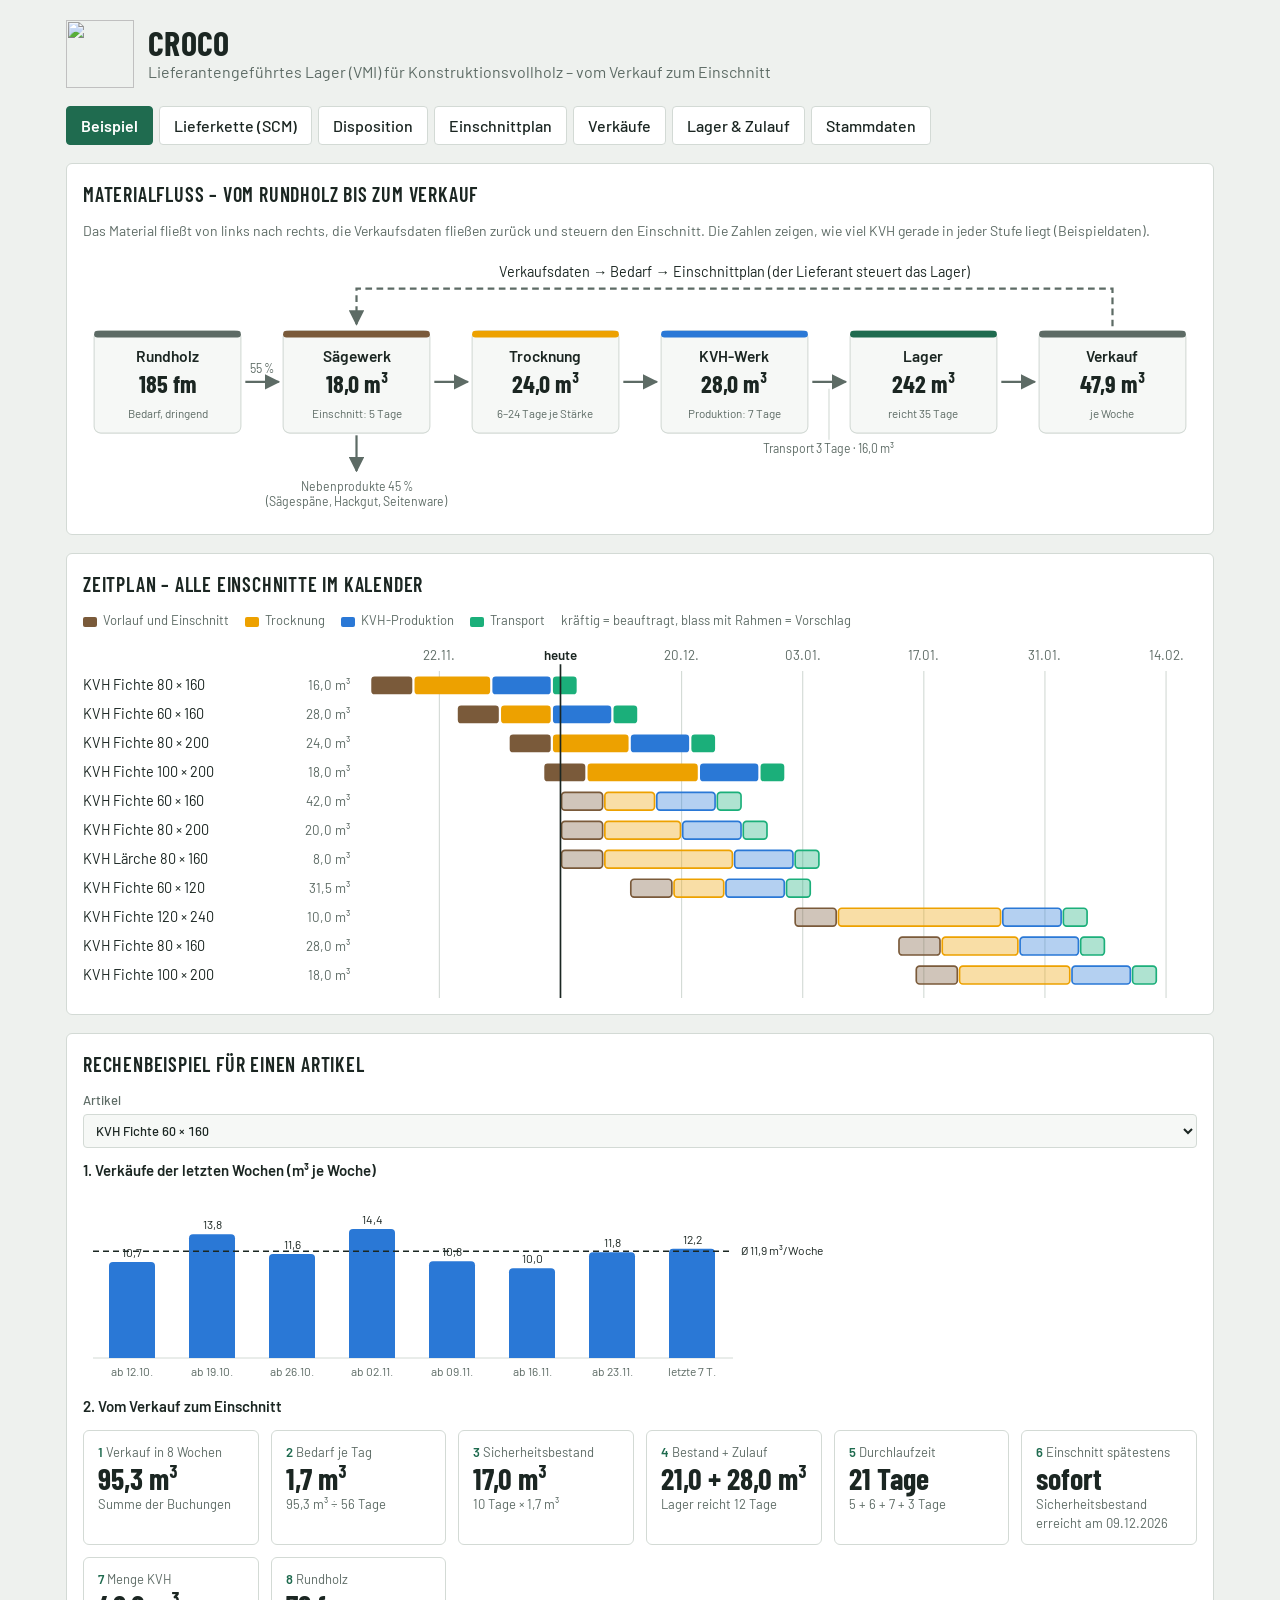
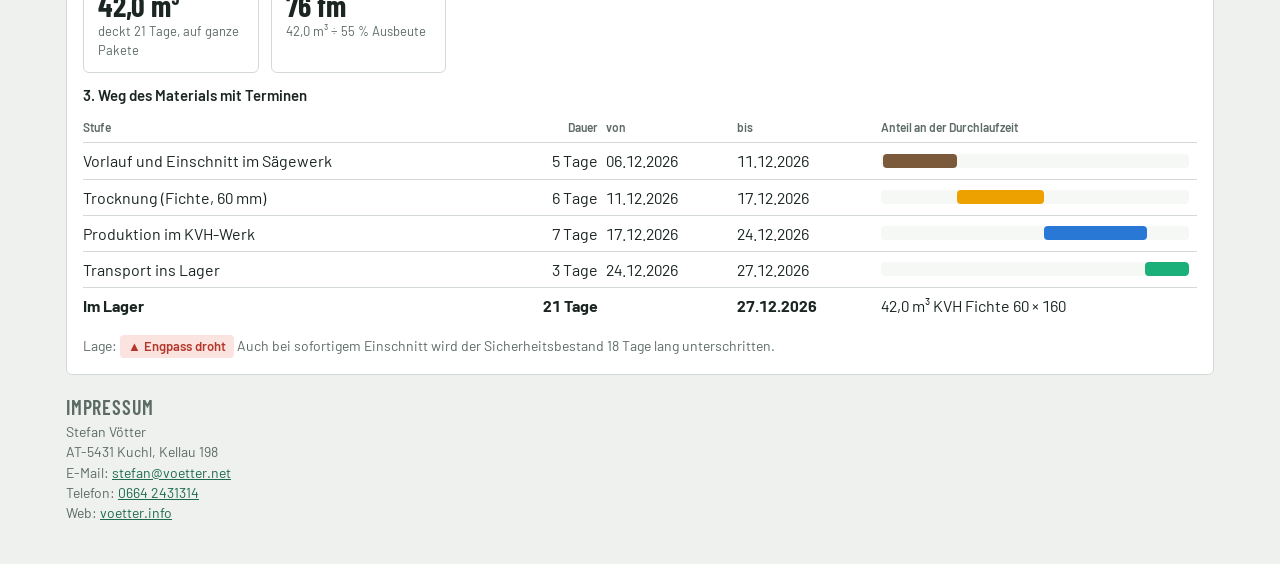
==== public/index.html @ 1d223c3f "SCM: durchgehende Grafik vom Wald bis zur Endanwender*in Co-Authored-By: Claude Fable 5.2 <noreply@a" ====
<!DOCTYPE html>
<html lang="de">
<head>
<meta charset="utf-8">
<meta name="viewport" content="width=device-width, initial-scale=1">
<title>Croco – Lieferantengeführtes Lager (VMI)</title>
<meta name="description" content="Croco: dynamische Disposition für ein lieferantengeführtes KVH-Lager. Aus den Verkäufen wird der Einschnitt im Sägewerk geplant.">
<meta name="theme-color" content="#1f6b4f">
<meta name="robots" content="noindex">
<link rel="icon" type="image/svg+xml" href="/logo.svg">
<link rel="apple-touch-icon" href="/apple-touch-icon.png">
<link rel="manifest" href="/manifest.webmanifest">
<link rel="preconnect" href="https://fonts.googleapis.com">
<link rel="preconnect" href="https://fonts.gstatic.com" crossorigin>
<link href="https://fonts.googleapis.com/css2?family=Barlow:wght@400;500;600&family=Barlow+Condensed:wght@600;700&display=swap" rel="stylesheet">
<style>
/* Aufbau: Kopf, Reiter (Disposition, Einschnittplan, Verkäufe, Lager & Zulauf, Stammdaten), Impressum */
:root{
  --bg:#eef1ee; --panel:#ffffff; --ink:#1b2622; --muted:#5d6b65; --line:#d3dad5;
  --accent:#1f6b4f; --accent-ink:#ffffff; --field:#f6f8f6;
  --good:#1f7a45; --warn:#9a6700; --bad:#b3372b;
  --good-bg:#e2f3e8; --warn-bg:#fbf0d2; --bad-bg:#fbe3df;
  --s1:#2a78d6; --s2:#eb6834;
  --p1:#7a5a3a; --p2:#eda100; --p3:#2a78d6; --p4:#1baf7a;
  --display:"Barlow Condensed","Arial Narrow",Arial,sans-serif;
  --body:"Barlow","Segoe UI",Roboto,Arial,sans-serif;
}
@media (prefers-color-scheme: dark){
  :root{
    --bg:#141a18; --panel:#1d2522; --ink:#e7ece9; --muted:#9aa8a1; --line:#33403b;
    --accent:#5fc49a; --accent-ink:#0f1a15; --field:#161d1a;
    --good:#6fd093; --warn:#e6b84a; --bad:#f08576;
    --good-bg:#1c3326; --warn-bg:#3a3016; --bad-bg:#3d201c;
    --s1:#3987e5; --s2:#d95926;
    --p1:#a57c53; --p2:#c98500; --p3:#3987e5; --p4:#199e70;
    color-scheme:dark;
  }
}
*{box-sizing:border-box}
html,body{margin:0}
body{background:var(--bg);color:var(--ink);font-family:var(--body);font-size:16px;line-height:1.45}
.wrap{max-width:1180px;margin:0 auto;padding:20px 16px 40px;display:flex;flex-direction:column;gap:18px}
header{display:flex;flex-wrap:wrap;align-items:center;gap:6px 14px}
header img{width:68px;height:68px;flex:none}
h1{font-family:var(--display);font-weight:700;font-size:34px;line-height:1.05;margin:0;letter-spacing:.01em;text-transform:uppercase}
header p{margin:0;color:var(--muted)}
h2{font-family:var(--display);font-weight:600;font-size:20px;margin:0;text-transform:uppercase;letter-spacing:.04em}
h3{font-size:15px;margin:0;font-weight:600}
nav{display:flex;flex-wrap:wrap;gap:6px}
nav button{background:var(--panel);color:var(--ink);border:1px solid var(--line);font-weight:500}
nav button[aria-selected="true"]{background:var(--accent);color:var(--accent-ink);border-color:var(--accent);font-weight:600}
.tab{display:flex;flex-direction:column;gap:18px}
.panel{background:var(--panel);border:1px solid var(--line);border-radius:6px;padding:16px;display:flex;flex-direction:column;gap:12px;min-width:0}
.fields{display:grid;grid-template-columns:repeat(auto-fit,minmax(150px,1fr));gap:10px 12px;align-items:end}
label.f{display:flex;flex-direction:column;gap:4px;font-size:13px;color:var(--muted);font-weight:500}
input,select{font:inherit;color:var(--ink);background:var(--field);border:1px solid var(--line);border-radius:4px;padding:7px 8px;width:100%;min-width:0;font-variant-numeric:tabular-nums}
input:focus-visible,select:focus-visible,button:focus-visible{outline:2px solid var(--accent);outline-offset:1px}
.hint{font-size:14px;color:var(--muted);margin:0}
.hint b{color:var(--ink);font-weight:600}
.scroll{overflow-x:auto}
table{border-collapse:collapse;width:100%;font-variant-numeric:tabular-nums}
th{font-size:12px;font-weight:600;color:var(--muted);text-align:left;padding:0 8px 6px 0;white-space:nowrap;vertical-align:bottom}
td{padding:6px 8px 6px 0;vertical-align:middle;border-top:1px solid var(--line)}
td.r,th.r{text-align:right}
td input{padding:5px 6px;min-width:70px}
td:first-child{white-space:nowrap}
tr.sel td{background:var(--field)}
tr.click{cursor:pointer}
button{font:inherit;font-weight:600;cursor:pointer;border-radius:4px;border:1px solid var(--accent);background:var(--accent);color:var(--accent-ink);padding:7px 14px}
button.ghost{background:transparent;color:var(--accent)}
button.small{padding:4px 10px;font-size:14px}
button.del{background:transparent;border-color:transparent;color:var(--muted);padding:2px 8px;font-size:18px;line-height:1}
button.del:hover{color:var(--bad)}
.badge{display:inline-block;border-radius:4px;padding:2px 8px;font-size:13px;font-weight:600;white-space:nowrap}
.badge.good{background:var(--good-bg);color:var(--good)}
.badge.warn{background:var(--warn-bg);color:var(--warn)}
.badge.bad{background:var(--bad-bg);color:var(--bad)}
.pano{overflow-x:auto}
.pano-hint{display:none}
.chain{display:flex;flex-wrap:wrap;gap:8px;align-items:stretch}
.link{display:flex;flex-direction:column;align-items:center;justify-content:center;gap:4px;font-size:12px;color:var(--muted);min-width:74px}
.link svg{width:44px;height:44px;color:var(--s2)}
.link input{width:52px;text-align:center;padding:4px}
.station{flex:1 1 140px;position:relative;background:var(--field);border:1px solid var(--line);border-radius:6px;padding:10px 8px;display:flex;flex-direction:column;align-items:center;gap:6px;text-align:center}
.station svg{width:64px;height:64px;color:var(--accent)}
.station svg.pic{width:100%;height:auto;border-radius:5px;display:block}
.station .no{background:var(--panel);border-radius:10px;padding:0 6px;top:10px;left:12px;z-index:1}
.station b{font-size:13px;line-height:1.2;hyphens:auto;overflow-wrap:break-word;max-width:100%}
.station label{white-space:nowrap}
.station input{width:44px}
td.r{white-space:nowrap}
.fl{display:flex;flex-direction:column;gap:4px}
.fl .bx{display:grid;grid-template-columns:1fr auto;gap:0 10px;align-items:center;background:var(--field);border:1px solid var(--line);border-left:6px solid var(--c);border-radius:6px;padding:8px 10px}
.fl .bx b{font-size:15px}.fl .bx strong{font-family:var(--display);font-size:22px;grid-row:1/3;grid-column:2}
.fl .bx small{color:var(--muted);font-size:12px}
.fl .ar{text-align:center;color:var(--muted);font-size:13px;line-height:1.2}
.station em{font-style:normal;font-size:12px;color:var(--muted);min-height:30px}
.station label{display:flex;align-items:center;gap:4px;font-size:13px;color:var(--muted)}
.station input{width:58px;text-align:center;padding:4px}
.station .no{position:absolute;top:6px;left:8px;font-size:12px;color:var(--muted);font-weight:600}
.station small{font-size:12px;color:var(--muted)}
.kpis{display:grid;grid-template-columns:repeat(auto-fit,minmax(150px,1fr));gap:12px}
.kpi{background:var(--panel);border:1px solid var(--line);border-radius:6px;padding:12px 14px}
.kpi span{display:block;font-size:13px;color:var(--muted)}
#exSteps .kpi span b{font:inherit;font-weight:600;color:var(--accent)}
.kpi small{display:block;font-size:13px;color:var(--muted)}
.kpi b{font-family:var(--display);font-size:30px;font-weight:700;line-height:1.1}
.legend{display:flex;flex-wrap:wrap;gap:4px 16px;font-size:13px;color:var(--muted)}
.legend i{display:inline-block;width:14px;height:3px;border-radius:2px;vertical-align:middle;margin-right:6px}
.legend i.box{height:10px}
.chart{position:relative}
.chart svg{display:block;width:100%;height:auto}
.tip{position:absolute;pointer-events:none;background:var(--panel);border:1px solid var(--line);border-radius:4px;padding:6px 8px;font-size:13px;box-shadow:0 2px 8px rgba(0,0,0,.15);white-space:nowrap;display:none}
.phase{display:flex;height:14px;border-radius:4px;overflow:hidden;gap:2px;min-width:180px}
.phase i{display:block;height:100%}
.row{display:flex;flex-wrap:wrap;gap:8px;align-items:center}
.imp{font-size:14px;color:var(--muted)}
.imp address{font-style:normal}
.imp a,.hint a{color:var(--accent)}
.chain{flex-wrap:nowrap}
.station{flex:1 1 0;min-width:0}
.link .tl::after{content:" →"}
@media (max-width:820px){
  body{font-size:15px}
  .wrap{padding:12px 10px 32px;gap:12px}
  .tab{gap:12px}
  .panel{padding:12px}
  header{flex-wrap:nowrap;gap:10px}
  header img{width:48px;height:48px}
  h1{font-size:26px}
  header p{font-size:13px;line-height:1.3}
  h2{font-size:18px}
  nav{flex-wrap:nowrap;overflow-x:auto;margin:0 -10px;padding:0 10px 4px;scrollbar-width:none}
  nav::-webkit-scrollbar{display:none}
  nav button{white-space:nowrap;flex:none;padding:9px 12px}
  button{min-height:40px}
  button.small,button.del{min-height:36px}
  .kpis{grid-template-columns:repeat(2,minmax(0,1fr));gap:8px}
  #cTable input{width:64px!important}
  .kpi{padding:10px}
  .kpi b{font-size:24px}
  .fields{grid-template-columns:repeat(2,minmax(0,1fr))}
  .fields button{grid-column:1/-1}
  td{padding:8px 8px 8px 0}
  .scroll>div{min-width:0!important}
  #pano{min-width:900px}
  .pano-hint{display:block}
  #dispoTable td:nth-child(3),#dispoTable td:nth-child(4),#dispoTable td:nth-child(6),#planTable td:nth-child(7),
  #stockTable :is(th,td):nth-child(2),#stockTable :is(th,td):nth-child(3),
  #weekTable :is(th,td):nth-child(2),#weekTable :is(th,td):nth-child(3),#weekTable :is(th,td):nth-child(4),#weekTable :is(th,td):nth-child(5),#weekTable :is(th,td):nth-child(6),#weekTable :is(th,td):nth-child(7),
  :is(#dispoTable,#planTable,#pipeTable) thead{display:none}
  :is(#dispoTable,#planTable,#pipeTable),:is(#dispoTable,#planTable,#pipeTable) tbody{display:block}
  :is(#dispoTable,#planTable,#pipeTable) tr{display:flex;flex-wrap:wrap;align-items:center;gap:4px 14px;padding:10px 8px;border-top:1px solid var(--line);border-radius:4px}
  :is(#dispoTable,#planTable,#pipeTable) td{display:block;border:0;padding:0;white-space:nowrap;background:none}
  :is(#dispoTable,#planTable,#pipeTable) td:first-child{flex:1 0 100%;font-weight:600;order:-2}
  :is(#dispoTable,#planTable,#pipeTable) td::before{color:var(--muted)}
  :is(#planTable,#pipeTable) td:has(.phase){flex:1 0 100%}
  :is(#planTable,#pipeTable) td:last-child{margin-left:auto}
  #dispoTable tr.sel{background:var(--field)}
  #dispoTable td:nth-child(7){order:-1;flex:1 0 100%}
  #dispoTable td:nth-child(2)::before{content:"Bestand "}
  #dispoTable td:nth-child(5)::before{content:"reicht "}
  #dispoTable td:nth-child(8)::before{content:"Einschnitt: "}
  #dispoTable td:nth-child(9)::before{content:"Menge: "}
  #planTable td:nth-child(3)::before,#pipeTable td:nth-child(3)::before{content:"Start: "}
  #planTable td:nth-child(5)::before{content:"Rundholz "}
  #planTable td:nth-child(8)::before,#pipeTable td:nth-child(6)::before{content:"im Lager am "}
  td input{min-width:54px}
  #cTable :is(th,td):nth-child(4),#cTable :is(th,td):nth-child(5),#kTable :is(th,td):nth-child(2),#kTable :is(th,td):nth-child(7),
  #exPath :is(th,td):nth-child(5){display:none}
  .chain{flex-direction:column;gap:6px}
  .station{flex:none;display:grid;grid-template-columns:104px minmax(0,1fr) auto;gap:2px 10px;text-align:left;align-items:center;justify-items:start;padding:8px}
  .station svg.pic{width:104px;grid-row:1/4;grid-column:1}
  .station b{grid-column:2/4;grid-row:1;font-size:16px}
  .station .no{top:10px;left:10px}
  .station em{grid-column:2;grid-row:2;min-height:0}
  .station small{grid-column:2;grid-row:3}
  .station label{grid-column:3;justify-self:end}
  .station label:nth-of-type(1){grid-row:2}
  .station label:nth-of-type(2){grid-row:3}
  .link{flex-direction:row;gap:10px;min-width:0;padding:2px 0}
  .link svg{width:30px;height:30px}
  .link .tl{order:-1}
  .link .tl::after{content:" ↓"}
}
[hidden]{display:none!important}
</style>
</head>
<body>
<div class="wrap">
  <header>
    <img src="/logo.svg" alt="">
    <div>
      <h1>Croco</h1>
      <p>Lieferantengeführtes Lager (VMI) für Konstruktionsvollholz – vom Verkauf zum Einschnitt</p>
    </div>
  </header>

  <nav role="tablist" id="nav">
    <button role="tab" data-tab="beispiel">Beispiel</button>
    <button role="tab" data-tab="kette">Lieferkette (SCM)</button>
    <button role="tab" data-tab="dispo">Disposition</button>
    <button role="tab" data-tab="plan">Einschnittplan</button>
    <button role="tab" data-tab="verkauf">Verkäufe</button>
    <button role="tab" data-tab="lager">Lager &amp; Zulauf</button>
    <button role="tab" data-tab="stamm">Stammdaten</button>
  </nav>

  <!-- Beispiel -->
  <section id="tab-beispiel" class="tab" hidden>
    <div class="panel">
      <h2>Materialfluss – vom Rundholz bis zum Verkauf</h2>
      <p class="hint">Das Material fließt von links nach rechts, die Verkaufsdaten fließen zurück und steuern den Einschnitt. Die Zahlen zeigen, wie viel KVH gerade in jeder Stufe liegt (Beispieldaten).</p>
      <div class="scroll"><div id="flow" style="min-width:820px"></div></div>
    </div>
    <div class="panel">
      <h2>Zeitplan – alle Einschnitte im Kalender</h2>
      <div class="legend">
        <span><i class="box" style="background:var(--p1)"></i>Vorlauf und Einschnitt</span>
        <span><i class="box" style="background:var(--p2)"></i>Trocknung</span>
        <span><i class="box" style="background:var(--p3)"></i>KVH-Produktion</span>
        <span><i class="box" style="background:var(--p4)"></i>Transport</span>
        <span>kräftig = beauftragt, blass mit Rahmen = Vorschlag</span>
      </div>
      <div class="scroll"><div id="gantt" style="min-width:820px"></div></div>
    </div>
    <div class="panel">
      <h2>Rechenbeispiel für einen Artikel</h2>
      <div class="fields"><label class="f">Artikel<select id="exArt"></select></label></div>
      <h3>1. Verkäufe der letzten Wochen (m³ je Woche)</h3>
      <div class="scroll"><div id="exBars" style="min-width:520px"></div></div>
      <h3>2. Vom Verkauf zum Einschnitt</h3>
      <div class="kpis" id="exSteps"></div>
      <h3>3. Weg des Materials mit Terminen</h3>
      <div class="scroll"><table id="exPath"></table></div>
      <p class="hint" id="exNote"></p>
    </div>
  </section>

  <!-- Lieferkette -->
  <section id="tab-kette" class="tab" hidden>
    <div class="panel">
      <h2>Vom Wald bis zur Endanwender*in</h2>
      <div class="pano"><div id="pano"></div></div>
      <p class="hint pano-hint">Die Grafik lässt sich seitlich wischen.</p>
    </div>
    <div class="panel">
      <h2>Lieferkette – Stufen und Annahmen</h2>
      <div class="fields">
        <label class="f">Weiterverarbeitung und Produkt<select id="scmVar"></select></label>
        <label class="f">Bedarf bei Endanwender*in (m³ fertiges Holz)<input type="number" id="scmMenge" min="0.01" step="0.01"></label>
        <label class="f">Rechnen<select id="kMode"><option value="rueck">rückwärts vom Liefertermin</option><option value="vor">vorwärts ab Start im Wald</option></select></label>
        <label class="f"><span id="kDateLabel">Liefertermin</span><input type="date" id="kDate"></label>
      </div>
      <div id="chain" class="chain"></div>
      <p class="hint">Dauer, Transport und Ausbeute sind Beispielwerte und lassen sich direkt in den Kästchen ändern.</p>
    </div>
    <div class="panel">
      <h2>SCM-Berechnung</h2>
      <div class="kpis" id="kKpis"></div>
      <h3>Menge: Was muss in jeder Stufe hinein, damit am Ende genug ankommt?</h3>
      <div class="scroll"><div id="scmQty" style="min-width:640px"></div></div>
      <h3>Kosten: Was kostet das Holz nach jeder Stufe?</h3>
      <div class="legend">
        <span><i class="box" style="background:var(--accent);opacity:.3"></i>bisher aufgelaufen</span>
        <span><i class="box" style="background:var(--accent)"></i>neu in dieser Stufe (mit Transport danach)</span>
      </div>
      <div class="scroll"><div id="scmCost" style="min-width:640px"></div></div>
      <div class="scroll"><table id="cTable"></table></div>
      <p class="hint" id="cNote"></p>
      <h3>Zeit: Wann muss welche Stufe laufen?</h3>
      <div class="legend">
        <span><i class="box" style="background:var(--s1)"></i>Bearbeitung</span>
        <span><i class="box" style="background:var(--s2)"></i>Transport</span>
      </div>
      <div class="scroll"><div id="kChart" style="min-width:640px"></div></div>
      <div class="scroll"><table id="kTable"></table></div>
      <p class="hint" id="kNote"></p>
    </div>
  </section>

  <!-- Disposition -->
  <section id="tab-dispo" class="tab" hidden>
    <div class="kpis" id="kpis"></div>
    <div class="panel">
      <h2>Lagerbestand und Bedarf</h2>
      <p class="hint">Artikel antippen zeigt den Bestandsverlauf. Mengen in m³.</p>
      <div class="scroll"><table id="dispoTable"></table></div>
    </div>
    <div class="panel" id="chartPanel">
      <h2 id="chartTitle">Bestandsverlauf</h2>
      <div class="legend">
        <span><i style="background:var(--s1)"></i>ohne neuen Einschnitt</span>
        <span><i style="background:var(--s2)"></i>mit vorgeschlagenem Einschnitt</span>
        <span><i style="background:var(--muted)"></i>Sicherheitsbestand (gestrichelt)</span>
      </div>
      <div class="scroll"><div class="chart" id="chart" style="min-width:560px"></div></div>
      <p class="hint" id="chartNote"></p>
    </div>
  </section>

  <!-- Einschnittplan -->
  <section id="tab-plan" class="tab" hidden>
    <div class="panel">
      <h2>Einschnittplan für das Sägewerk</h2>
      <p class="hint">Vorschläge aus der Disposition, nach Dringlichkeit. „Beauftragen“ übernimmt den Einschnitt in den Zulauf.</p>
      <div class="legend">
        <span><i class="box" style="background:var(--p1)"></i>Vorlauf und Einschnitt</span>
        <span><i class="box" style="background:var(--p2)"></i>Trocknung</span>
        <span><i class="box" style="background:var(--p3)"></i>KVH-Produktion</span>
        <span><i class="box" style="background:var(--p4)"></i>Transport</span>
      </div>
      <div class="scroll"><table id="planTable"></table></div>
      <p class="hint" id="planSum"></p>
    </div>
  </section>

  <!-- Verkäufe -->
  <section id="tab-verkauf" class="tab" hidden>
    <div class="panel">
      <h2>Verkauf erfassen</h2>
      <form class="fields" id="saleForm">
        <label class="f">Artikel<select id="saleArt" required></select></label>
        <label class="f">Datum<input type="date" id="saleDate" required></label>
        <label class="f">Menge (m³)<input type="number" id="saleQty" min="0.1" step="0.1" required></label>
        <button type="submit">Verkauf buchen</button>
      </form>
      <p class="hint">Ein gebuchter Verkauf verringert den Lagerbestand und geht in die Bedarfsprognose ein.</p>
    </div>
    <div class="panel">
      <h2>Verkäufe je Woche</h2>
      <div class="scroll"><table id="weekTable"></table></div>
    </div>
    <div class="panel">
      <h2>Letzte Buchungen</h2>
      <div class="scroll"><table id="saleTable"></table></div>
    </div>
  </section>

  <!-- Lager & Zulauf -->
  <section id="tab-lager" class="tab" hidden>
    <div class="panel">
      <h2>Zulauf – vom Einschnitt bis ins Lager</h2>
      <div class="scroll"><table id="pipeTable"></table></div>
      <p class="hint">„Einlagern“ bucht die Menge in den Lagerbestand.</p>
    </div>
    <div class="panel">
      <h2>Lagerbestand</h2>
      <p class="hint">Bestand nach Inventur hier direkt korrigieren.</p>
      <div class="scroll"><table id="stockTable"></table></div>
    </div>
  </section>

  <!-- Stammdaten -->
  <section id="tab-stamm" class="tab" hidden>
    <div class="panel">
      <h2>Zeiten und Regeln</h2>
      <div class="fields" id="paramFields"></div>
    </div>
    <div class="panel">
      <h2>Trocknungszeit nach Holzart und Stärke</h2>
      <p class="hint">Es gilt die Zeile mit der kleinsten passenden Stärke. Die Werte sind Beispielwerte – bitte mit den Zeiten der eigenen Trockenkammern ersetzen.</p>
      <div class="scroll"><table id="dryTable"></table></div>
      <div class="row"><button class="ghost small" id="addDry">+ Zeile</button></div>
    </div>
    <div class="panel">
      <h2>Artikel</h2>
      <div class="scroll"><table id="artTable"></table></div>
      <div class="row"><button class="ghost small" id="addArt">+ Artikel</button></div>
    </div>
    <div class="panel">
      <h2>Daten</h2>
      <p class="hint">Diese erste Version speichert die Daten nur in diesem Browser. Zum Start sind Beispieldaten geladen.</p>
      <div class="row">
        <button class="ghost small" id="exportBtn">Daten sichern (Datei)</button>
        <button class="ghost small" id="resetBtn">Beispieldaten neu laden</button>
      </div>
    </div>
  </section>

  <footer class="imp" id="impressum">
    <h2>Impressum</h2>
    <address>
      Stefan Vötter<br>
      AT-5431 Kuchl, Kellau 198<br>
      E-Mail: <a href="mailto:stefan@voetter.net">stefan@voetter.net</a><br>
      Telefon: <a href="tel:+436642431314">0664 2431314</a><br>
      Web: <a href="https://voetter.info">voetter.info</a>
    </address>
  </footer>
</div>

<script id="logic">
/* ---------- Rechenkern (ohne Seite verwendbar) ---------- */
const DAY = 86400000;
function iso(d){ return new Date(d.getTime() - d.getTimezoneOffset()*60000).toISOString().slice(0,10); }
function today0(){ const d = new Date(); d.setHours(0,0,0,0); return d; }
function addDays(d, n){ const x = new Date(d); x.setDate(x.getDate() + n); return x; }
function dayDiff(a, b){ return Math.round((a - b) / DAY); }
function parseDate(s){ const [y,m,d] = s.split('-').map(Number); return new Date(y, m-1, d); }

/* Trocknungszeit: kleinste Zeile der Holzart, deren Stärke reicht; sonst die größte. */
function dryDays(state, art, staerke){
  const rows = state.trocknung.filter(r => r.art === art).sort((a,b) => a.bis - b.bis);
  if (!rows.length) return 0;
  const hit = rows.find(r => staerke <= r.bis);
  return (hit || rows[rows.length-1]).tage;
}
function leadTime(state, a){
  const p = state.params;
  const t = { vor: p.vorlauf, trock: dryDays(state, a.art, a.staerke), prod: p.produktion, trans: p.transport };
  t.sum = t.vor + t.trock + t.prod + t.trans;
  return t;
}
/* Tagesbedarf aus den Verkäufen der letzten n Wochen. */
function dailyDemand(state, artId, now){
  const days = state.params.prognoseWochen * 7;
  const from = addDays(now, -days);
  let sum = 0;
  for (const v of state.verkaeufe){
    if (v.artikelId !== artId) continue;
    const d = parseDate(v.datum);
    if (d > from && d <= now) sum += v.menge;
  }
  return sum / days;
}
/* Disposition für einen Artikel. */
function plan(state, a, now){
  const p = state.params, H = 180;
  const d = dailyDemand(state, a.id, now);
  const lt = leadTime(state, a);
  const ss = d * p.sicherheitTage;
  const arr = new Array(H + 1).fill(0);
  let zulauf = 0;
  for (const z of state.zulauf){
    if (z.artikelId !== a.id) continue;
    zulauf += z.menge;
    const t = Math.min(H, Math.max(1, dayDiff(parseDate(z.ankunft), now)));
    arr[t] += z.menge;
  }
  const base = [a.bestand];
  for (let t = 1; t <= H; t++) base[t] = Math.max(0, base[t-1] - d) + arr[t];
  let firstShort = -1;
  for (let t = 0; t <= H; t++) if (d > 0 && base[t] < ss - 1e-9){ firstShort = t; break; }
  const r = { a, d, week: d*7, lt, ss, zulauf, base, firstShort,
              reichweite: d > 0 ? a.bestand / d : Infinity, vorschlag: null };
  if (firstShort < 0){ r.status = 'ok'; r.withOrder = base; return r; }
  const latest = firstShort - lt.sum;               // Tage bis zum spätesten Start
  const start = Math.max(0, latest);
  const ankunftT = start + lt.sum;
  const ziel = ss + d * p.zyklusTage;
  let menge = ziel - Math.max(0, base[Math.min(H, ankunftT)] );
  const paket = a.paket > 0 ? a.paket : 1;
  menge = Math.max(paket, Math.ceil(menge / paket - 1e-9) * paket);
  const withOrder = [a.bestand];
  for (let t = 1; t <= H; t++) withOrder[t] = Math.max(0, withOrder[t-1] - d) + arr[t] + (t === ankunftT ? menge : 0);
  r.withOrder = withOrder;
  r.vorschlag = {
    menge, rundholz: menge / (p.ausbeute / 100),
    start: addDays(now, start), ankunft: addDays(now, ankunftT), latest, ankunftT,
    engpass: latest < 0 ? -latest : 0
  };
  r.status = latest < 0 ? 'engpass' : latest === 0 ? 'jetzt' : latest <= p.warnTage ? 'bald' : 'ok';
  return r;
}
function planAll(state, now){ return state.artikel.map(a => plan(state, a, now)); }

/* Beispieldaten, auf heute bezogen. */
function demoState(now){
  let seed = 7; const rnd = () => (seed = (seed * 16807) % 2147483647) / 2147483647;
  const s = {
    params: { vorlauf: 5, produktion: 7, transport: 3, ausbeute: 55, zyklusTage: 21, prognoseWochen: 8, sicherheitTage: 10, warnTage: 14 },
    trocknung: [
      { art: 'Fichte', bis: 60, tage: 6 }, { art: 'Fichte', bis: 80, tage: 9 },
      { art: 'Fichte', bis: 100, tage: 13 }, { art: 'Fichte', bis: 140, tage: 19 },
      { art: 'Lärche', bis: 60, tage: 10 }, { art: 'Lärche', bis: 80, tage: 15 },
      { art: 'Lärche', bis: 140, tage: 24 }
    ],
    artikel: [], verkaeufe: [], zulauf: [], nextId: 1
  };
  const arts = [
    ['KVH Fichte 60 × 120', 'Fichte', 60, 120, 52, 3.5, 9],
    ['KVH Fichte 60 × 160', 'Fichte', 60, 160, 21, 3.5, 11],
    ['KVH Fichte 80 × 160', 'Fichte', 80, 160, 64, 4, 8],
    ['KVH Fichte 80 × 200', 'Fichte', 80, 200, 17, 4, 7],
    ['KVH Fichte 100 × 200', 'Fichte', 100, 200, 46, 4.5, 6],
    ['KVH Fichte 120 × 240', 'Fichte', 120, 240, 30, 5, 3],
    ['KVH Lärche 80 × 160', 'Lärche', 80, 160, 12, 4, 2]
  ];
  for (const [name, art, staerke, breite, bestand, paket, wk] of arts){
    const id = s.nextId++;
    s.artikel.push({ id, name, art, staerke, breite, bestand, paket });
    for (let w = 0; w < 12; w++) for (let k = 0; k < 2; k++){
      const menge = Math.round(wk / 2 * (0.6 + rnd() * 0.8) * 10) / 10;
      s.verkaeufe.push({ id: s.nextId++, artikelId: id, datum: iso(addDays(now, -(w*7 + 1 + Math.floor(rnd()*6)))), menge });
    }
  }
  const z = (artIdx, menge, startOffset) => {
    const a = s.artikel[artIdx], lt = leadTime(s, a);
    s.zulauf.push({ id: s.nextId++, artikelId: a.id, menge, start: iso(addDays(now, startOffset)),
      vor: lt.vor, trock: lt.trock, prod: lt.prod, trans: lt.trans, ankunft: iso(addDays(now, startOffset + lt.sum)) });
  };
  z(1, 28, -12); z(3, 24, -6); z(4, 18, -2); z(2, 16, -22);
  return s;
}
if (typeof module !== 'undefined') module.exports = { plan, planAll, demoState, leadTime, dryDays, dailyDemand, addDays, today0, iso };
</script>

<script id="ui">
if (typeof document !== 'undefined') (function(){
const KEY = 'croco-v2';
const SCM_VAR = {
  holzbau: ['Holzbau → Dachstuhl / Haus', 'Holzbau: Abbund und Vorfertigung', 15, 90, 1, 'Dachstuhl / Haus: Montage auf der Baustelle', 10, 280, 25, 320, 12],
  tischlerei: ['Tischlerei → Tisch / Möbel', 'Tischlerei: Zuschnitt und Fertigung', 20, 70, 1, 'Tisch / Möbel: Lieferung und Aufbau', 2, 2500, 60, 150, 0.08],
  industrie: ['Holzindustrie → andere Holzprodukte', 'Holzindustrie: z. B. KVH, Leimholz', 7, 85, 2, 'Holzprodukte: Übernahme', 1, 130, 15, 0, 40]
};
function scmDefault(v){
  const x = SCM_VAR[v];
  return { variante: v, menge: x[10], mode: 'rueck', date: iso(addDays(now, 70)), neben: 20, st: [
    { name: 'Wald', sub: 'Holzernte und Rückung', tage: 12, ausbeute: 100, trans: 3, icon: 'wald', kost: 110, ktrans: 14 },
    { name: 'Sägewerk', sub: 'Einschnitt zu Schnittholz', tage: 5, ausbeute: 55, trans: 1, icon: 'saege', kost: 35, ktrans: 6 },
    { name: 'Holztrocknung', sub: 'Trockenkammer', tage: 9, ausbeute: 95, trans: 2, icon: 'trock', kost: 30, ktrans: 12 },
    { name: 'Weiterverarbeitung', sub: x[1], tage: x[2], ausbeute: x[3], trans: x[4], icon: 'prod', kost: x[7], ktrans: x[8] },
    { name: 'Endanwender*in', sub: x[5], tage: x[6], ausbeute: 100, trans: 0, icon: 'haus', kost: x[9], ktrans: 0 }
  ] };
}
const now = today0();
let state, selId = null, tab = 'beispiel';
const isM = () => window.innerWidth <= 820;
let M = isM();
window.addEventListener('resize', () => { if (isM() !== M){ M = isM(); render(); } });

function load(){
  try { const s = JSON.parse(localStorage.getItem(KEY)); if (s && s.artikel && s.params) return s; } catch(e){}
  return demoState(now);
}
function save(){ try { localStorage.setItem(KEY, JSON.stringify(state)); } catch(e){} }
state = load();
if (state.scm && state.scm.st[4] && state.scm.st[4].name === 'Kunde') state.scm.st[4].name = 'Endanwender*in';
if (!state.scm || state.scm.st[0].kost === undefined) state.scm = scmDefault(state.scm && SCM_VAR[state.scm.variante] ? state.scm.variante : 'holzbau');

const $ = id => document.getElementById(id);
const esc = s => String(s).replace(/[&<>"']/g, c => ({'&':'&amp;','<':'&lt;','>':'&gt;','"':'&quot;',"'":'&#39;'}[c]));
const n1 = x => x.toLocaleString('de-AT', { minimumFractionDigits: 1, maximumFractionDigits: 1 });
const n0 = x => Math.round(x).toLocaleString('de-AT');
const dt = d => d.toLocaleDateString('de-AT', { day: '2-digit', month: '2-digit', year: 'numeric' });
const dts = d => d.toLocaleDateString('de-AT', { day: '2-digit', month: '2-digit' });
const art = id => state.artikel.find(a => a.id === id);

const STATUS = {
  ok: ['good', '✓ in Ordnung'], bald: ['warn', '● bald einschneiden'],
  jetzt: ['bad', '▲ jetzt einschneiden'], engpass: ['bad', '▲ Engpass droht']
};
const badge = st => `<span class="badge ${STATUS[st][0]}">${STATUS[st][1]}</span>`;
const order = { engpass: 0, jetzt: 1, bald: 2, ok: 3 };

function render(){
  const plans = planAll(state, now);
  renderDispo(plans); renderBeispiel(plans); renderKette(); renderPlan(plans); renderSales(); renderLager(); renderStamm();
}

/* ----- Disposition ----- */
function renderDispo(plans){
  const cnt = st => plans.filter(p => p.status === st).length;
  const bestand = state.artikel.reduce((s,a) => s + a.bestand, 0);
  const zul = state.zulauf.reduce((s,z) => s + z.menge, 0);
  const wk = plans.reduce((s,p) => s + p.week, 0);
  $('kpis').innerHTML = [
    ['Lagerbestand', n0(bestand) + ' m³'], ['Im Zulauf', n0(zul) + ' m³'],
    ['Verkauf je Woche', n1(wk) + ' m³'],
    ['Jetzt einschneiden', cnt('jetzt') + cnt('engpass')], ['Bald einschneiden', cnt('bald')]
  ].map(k => `<div class="kpi"><span>${k[0]}</span><b>${k[1]}</b></div>`).join('');

  const sorted = [...plans].sort((x,y) => order[x.status] - order[y.status] || x.reichweite - y.reichweite);
  if (selId === null || !art(selId)) selId = sorted.length ? sorted[0].a.id : null;
  $('dispoTable').innerHTML = `<thead><tr><th>Artikel</th><th class="r">Bestand</th><th class="r">Zulauf</th>
    <th class="r">Verkauf/Woche</th><th class="r">Reichweite</th><th class="r">Durchlaufzeit</th><th>Lage</th>
    <th>Einschnitt spätestens</th><th class="r">Vorschlag</th></tr></thead><tbody>` +
    sorted.map(p => `<tr class="click ${p.a.id === selId ? 'sel' : ''}" data-id="${p.a.id}">
      <td>${esc(p.a.name)}</td><td class="r">${n1(p.a.bestand)}</td><td class="r">${p.zulauf ? n1(p.zulauf) : '–'}</td>
      <td class="r">${n1(p.week)}</td><td class="r">${isFinite(p.reichweite) ? n0(p.reichweite) + ' Tage' : '–'}</td>
      <td class="r">${p.lt.sum} Tage</td><td>${badge(p.status)}</td>
      <td>${p.vorschlag ? (p.vorschlag.latest <= 0 ? 'sofort' : dt(p.vorschlag.start)) : '–'}</td>
      <td class="r">${p.vorschlag ? n1(p.vorschlag.menge) + ' m³' : '–'}</td></tr>`).join('') + '</tbody>';
  $('dispoTable').querySelectorAll('tr.click').forEach(tr => tr.onclick = () => { selId = +tr.dataset.id; render(); });
  const sel = plans.find(p => p.a.id === selId);
  $('chartPanel').hidden = !sel;
  if (sel) renderChart(sel);
}

function renderChart(p){
  const N = 120, W = M ? 400 : 760, Hh = M ? 250 : 280, L = M ? 30 : 46, R = M ? 96 : 130, T = 40, B = 30;
  const a = p.base.slice(0, N+1), b = p.withOrder.slice(0, N+1);
  const max = Math.max(...a, ...b, p.ss, 1) * 1.08;
  const x = t => L + t / N * (W - L - R), y = v => T + (1 - v / max) * (Hh - T - B);
  const path = arr => arr.map((v,t) => (t ? 'L' : 'M') + x(t).toFixed(1) + ' ' + y(v).toFixed(1)).join('');
  const step = max > 80 ? 20 : max > 40 ? 10 : max > 16 ? 5 : 2;
  let g = '';
  for (let v = 0; v <= max; v += step) g += `<line x1="${L}" x2="${W-R}" y1="${y(v)}" y2="${y(v)}" stroke="var(--line)"/><text x="${L-6}" y="${y(v)+4}" text-anchor="end">${v}</text>`;
  for (let t = 0; t <= N; t += 30) g += `<text x="${x(t)}" y="${Hh-8}" text-anchor="${t === N ? 'end' : 'middle'}">${t ? dts(addDays(now,t)) : 'heute'}</text>`;
  const v = p.vorschlag;
  let marks = '', labels = '';
  const sameEnd = !v || Math.abs(y(a[N]) - y(b[N])) < 14;
  if (v){
    const xs = x(Math.min(N, Math.max(0, v.latest))), xa = x(Math.min(N, v.ankunftT));
    marks = `<line x1="${xs}" x2="${xs}" y1="${T-34}" y2="${Hh-B}" stroke="var(--muted)" stroke-dasharray="2 3"/>
      <text x="${xs+4}" y="${T-24}">Einschnitt</text>` +
      (v.ankunftT <= N ? `<line x1="${xa}" x2="${xa}" y1="${T-34}" y2="${Hh-B}" stroke="var(--muted)" stroke-dasharray="2 3"/>
      <text x="${xa+4}" y="${T-10}">im Lager</text>` : '');
    labels = `<text x="${W-R+8}" y="${y(b[N]) + (sameEnd ? -12 : 4)}" fill="var(--ink)">mit Einschnitt</text>`;
  }
  labels += `<text x="${W-R+8}" y="${y(a[N]) + 4}" fill="var(--ink)">ohne Einschnitt</text>`;
  $('chartTitle').textContent = 'Bestandsverlauf – ' + p.a.name;
  $('chart').innerHTML = `<svg viewBox="0 0 ${W} ${Hh}" role="img" aria-label="Voraussichtlicher Lagerbestand der nächsten ${N} Tage" font-size="12" fill="var(--muted)" font-family="inherit">
    ${g}${marks}
    <line x1="${L}" x2="${W-R}" y1="${y(p.ss)}" y2="${y(p.ss)}" stroke="var(--muted)" stroke-width="1.5" stroke-dasharray="6 4"/>
    <path d="${path(a)}" fill="none" stroke="var(--s1)" stroke-width="2" stroke-linejoin="round"/>
    ${v ? `<path d="${path(b)}" fill="none" stroke="var(--s2)" stroke-width="2" stroke-linejoin="round"/>` : ''}
    <line id="cross" y1="${T}" y2="${Hh-B}" stroke="var(--ink)" stroke-width="1" visibility="hidden"/>
    <rect id="hit" x="${L}" y="${T}" width="${W-L-R}" height="${Hh-T-B}" fill="transparent"/>
    ${labels}</svg><div class="tip" id="tip"></div>`;
  const svg = $('chart').querySelector('svg'), tip = $('tip'), cross = svg.querySelector('#cross');
  const move = e => {
    const rc = svg.getBoundingClientRect(), px = (e.clientX - rc.left) / rc.width * W;
    const t = Math.max(0, Math.min(N, Math.round((px - L) / (W - L - R) * N)));
    cross.setAttribute('x1', x(t)); cross.setAttribute('x2', x(t)); cross.setAttribute('visibility', 'visible');
    tip.innerHTML = `<b>${dt(addDays(now, t))}</b><br>ohne Einschnitt: ${n1(a[t])} m³` + (v ? `<br>mit Einschnitt: ${n1(b[t])} m³` : '');
    tip.style.display = 'block';
    const left = x(t) / W * rc.width;
    tip.style.left = Math.min(left + 12, rc.width - tip.offsetWidth - 4) + 'px'; tip.style.top = '20px';
  };
  svg.querySelector('#hit').addEventListener('pointermove', move);
  svg.querySelector('#hit').addEventListener('pointerleave', () => { tip.style.display = 'none'; cross.setAttribute('visibility', 'hidden'); });

  const lt = p.lt;
  let note = `Durchlaufzeit <b>${lt.sum} Tage</b>: Vorlauf und Einschnitt ${lt.vor}, Trocknung ${lt.trock} (${esc(p.a.art)}, ${p.a.staerke} mm), KVH-Produktion ${lt.prod}, Transport ${lt.trans}. Sicherheitsbestand <b>${n1(p.ss)} m³</b>. `;
  if (!v) note += 'In den nächsten 180 Tagen ist kein Einschnitt nötig.';
  else {
    note += `Vorschlag: <b>${n1(v.menge)} m³</b> einschneiden (rund ${n0(v.rundholz)} fm Rundholz), ` +
      (v.latest <= 0 ? '<b>sofort</b>' : `spätestens am <b>${dt(v.start)}</b>`) + `, im Lager am ${dt(v.ankunft)}.`;
    if (v.engpass) note += ` Der Einschnitt kommt <b>${v.engpass} Tage zu spät</b>, der Sicherheitsbestand wird unterschritten.`;
  }
  $('chartNote').innerHTML = note;
}


/* ----- Beispiel: Materialfluss, Zeitplan, Rechenbeispiel ----- */
function weekSums(aId, W){
  const sums = new Array(W).fill(0);
  for (const v of state.verkaeufe){ if (v.artikelId !== aId) continue;
    const age = dayDiff(now, parseDate(v.datum)); if (age < 0 || age >= W*7) continue; sums[W - 1 - Math.floor(age/7)] += v.menge; }
  return sums;
}
function renderBeispiel(plans){
  const P = state.params;
  /* Materialfluss */
  const q = { saege: 0, trock: 0, prod: 0, trans: 0 };
  for (const z of state.zulauf){
    const st = stage(z);
    if (st === 'Trocknung') q.trock += z.menge; else if (st === 'KVH-Produktion') q.prod += z.menge;
    else if (st === 'Transport' || st === 'Lieferung fällig') q.trans += z.menge; else q.saege += z.menge;
  }
  const bestand = state.artikel.reduce((s,a) => s + a.bestand, 0);
  const wk = plans.reduce((s,p) => s + p.week, 0);
  const urgent = plans.filter(p => p.vorschlag && p.status !== 'ok');
  const fm = urgent.reduce((s,p) => s + p.vorschlag.rundholz, 0);
  const dry = state.trocknung.map(r => r.tage), dmin = dry.length ? Math.min(...dry) : 0, dmax = dry.length ? Math.max(...dry) : 0;
  const boxes = [
    ['Rundholz', n0(fm) + ' fm', 'Bedarf, dringend', 'muted'],
    ['Sägewerk', n1(q.saege) + ' m³', 'Einschnitt: ' + P.vorlauf + ' Tage', 'p1'],
    ['Trocknung', n1(q.trock) + ' m³', dmin + '–' + dmax + ' Tage je Stärke', 'p2'],
    ['KVH-Werk', n1(q.prod) + ' m³', 'Produktion: ' + P.produktion + ' Tage', 'p3'],
    ['Lager', n0(bestand) + ' m³', 'reicht ' + (wk > 0 ? n0(bestand / wk * 7) : '–') + ' Tage', 'accent'],
    ['Verkauf', n1(wk) + ' m³', 'je Woche', 'muted']
  ];
  const BW = 132, BH = 92, GAP = 38, X0 = 10, Y0 = 70, FW = X0*2 + 6*BW + 5*GAP;
  const bx = i => X0 + i * (BW + GAP);
  let f = `<defs><marker id="ah" viewBox="0 0 10 10" refX="9" refY="5" markerWidth="7" markerHeight="7" orient="auto-start-reverse"><path d="M0 0L10 5L0 10z" fill="var(--muted)"/></marker></defs>`;
  boxes.forEach((b, i) => {
    f += `<rect x="${bx(i)}" y="${Y0}" width="${BW}" height="${BH}" rx="6" fill="var(--field)" stroke="var(--line)"/>
      <rect x="${bx(i)}" y="${Y0}" width="${BW}" height="6" rx="3" fill="var(--${b[3]})"/>
      <text x="${bx(i)+BW/2}" y="${Y0+28}" text-anchor="middle" font-weight="600" fill="var(--ink)" font-size="14">${b[0]}</text>
      <text x="${bx(i)+BW/2}" y="${Y0+56}" text-anchor="middle" font-weight="700" fill="var(--ink)" font-size="22" font-family="var(--display)">${b[1]}</text>
      <text x="${bx(i)+BW/2}" y="${Y0+78}" text-anchor="middle" font-size="10.5">${esc(b[2])}</text>`;
    if (i < 5) f += `<line x1="${bx(i)+BW+4}" x2="${bx(i+1)-4}" y1="${Y0+BH/2}" y2="${Y0+BH/2}" stroke="var(--muted)" stroke-width="2" marker-end="url(#ah)"/>`;
  });
  const tx = bx(3) + BW + GAP/2;
  f += `<text x="${tx}" y="${Y0+BH+18}" text-anchor="middle" font-size="11">Transport ${P.transport} Tage${q.trans ? ' · ' + n1(q.trans) + ' m³' : ''}</text>
    <line x1="${tx}" x2="${tx}" y1="${Y0+BH/2+6}" y2="${Y0+BH+6}" stroke="var(--line)"/>`;
  const sx = bx(1) + BW/2, vx = bx(5) + BW/2;
  f += `<path d="M${vx} ${Y0-4} V32 H${sx} V${Y0-6}" fill="none" stroke="var(--muted)" stroke-width="2" stroke-dasharray="6 4" marker-end="url(#ah)"/>
    <text x="${(sx+vx)/2}" y="22" text-anchor="middle" font-size="13" fill="var(--ink)">Verkaufsdaten → Bedarf → Einschnittplan (der Lieferant steuert das Lager)</text>
    <line x1="${sx}" x2="${sx}" y1="${Y0+BH+2}" y2="${Y0+BH+34}" stroke="var(--muted)" stroke-width="2" marker-end="url(#ah)"/>
    <text x="${sx}" y="${Y0+BH+52}" text-anchor="middle" font-size="11">Nebenprodukte ${100 - P.ausbeute} %</text>
    <text x="${sx}" y="${Y0+BH+66}" text-anchor="middle" font-size="11">(Sägespäne, Hackgut, Seitenware)</text>
    <text x="${bx(0)+BW+GAP/2}" y="${Y0+BH/2-8}" text-anchor="middle" font-size="11">${P.ausbeute} %</text>`;
  if (M) $('flow').innerHTML = `<div class="fl"><div class="ar">Verkaufsdaten → Bedarf → Einschnittplan<br>(der Lieferant steuert das Lager)</div>` + boxes.map((b, i) => `<div class="bx" style="--c:var(--${b[3]})"><b>${b[0]}</b><strong>${b[1]}</strong><small>${esc(b[2])}</small></div>` + (i < 5 ? `<div class="ar">↓${i === 0 ? ' ' + P.ausbeute + ' % Ausbeute' : i === 1 ? ' Nebenprodukte ' + (100 - P.ausbeute) + ' % (Sägespäne, Hackgut, Seitenware)' : i === 3 ? ' Transport ' + P.transport + ' Tage' + (q.trans ? ' · ' + n1(q.trans) + ' m³' : '') : ''}</div>` : '')).join('') + '</div>';
  else $('flow').innerHTML = `<svg viewBox="0 0 ${FW} ${Y0+BH+76}" style="display:block;width:100%;height:auto" role="img" aria-label="Materialfluss vom Rundholz über Sägewerk, Trocknung und KVH-Werk ins Lager und zum Verkauf" font-size="12" fill="var(--muted)" font-family="inherit">${f}</svg>`;

  /* Zeitplan */
  const rows = state.zulauf.map(z => ({ name: (art(z.artikelId) || {name:'–'}).name, menge: z.menge, s: dayDiff(parseDate(z.start), now), t: z, fix: true }))
    .concat(plans.filter(p => p.vorschlag).map(p => ({ name: p.a.name, menge: p.vorschlag.menge, s: Math.max(0, p.vorschlag.latest), t: p.lt, fix: false })))
    .sort((x,y) => x.s - y.s);
  if (!rows.length) $('gantt').innerHTML = '<p class="hint">Keine Einschnitte geplant.</p>';
  else {
    const end = r => r.s + r.t.vor + r.t.trock + r.t.prod + r.t.trans;
    const t0 = Math.min(-3, ...rows.map(r => r.s)) - 1, t1 = Math.max(...rows.map(end)) + 2;
    const GL = M ? 0 : 250, GR = M ? 6 : 20, GW = M ? 380 : 1000, RH = M ? 42 : 26, GB = M ? 18 : 0, GT = 26, GH = GT + rows.length * RH + 8;
    const gx = t => GL + (t - t0) / (t1 - t0) * (GW - GL - GR);
    let g = '';
    const tick = Math.ceil((t1 - t0) / (M ? 4 : 9) / 7) * 7;
    for (let t = Math.ceil(t0 / tick) * tick; t <= t1; t += tick) if (t !== 0)
      g += `<line x1="${gx(t)}" x2="${gx(t)}" y1="${GT}" y2="${GH}" stroke="var(--line)"/><text x="${gx(t)}" y="16" text-anchor="middle">${dts(addDays(now, t))}</text>`;
    rows.forEach((r, i) => {
      const y = GT + i * RH + 5; let t = r.s;
      g += `<text x="0" y="${y+12}" fill="var(--ink)" font-size="13">${esc(r.name)}</text><text x="${M ? GW - 6 : GL-10}" y="${y+12}" text-anchor="end">${n1(r.menge)} m³${M && !r.fix ? ' · Vorschlag' : ''}</text>`;
      [['vor','p1','Vorlauf und Einschnitt'],['trock','p2','Trocknung'],['prod','p3','KVH-Produktion'],['trans','p4','Transport']].forEach(([k, c, nm]) => {
        const w = r.t[k]; if (!(w > 0)) return;
        g += `<rect x="${gx(t)+1}" y="${y+GB}" width="${Math.max(1, gx(t+w)-gx(t)-2)}" height="16" rx="3" fill="var(--${c})" ${r.fix ? '' : `fill-opacity=".35" stroke="var(--${c})" stroke-width="1.5"`}><title>${esc(r.name)} – ${nm}: ${dt(addDays(now,t))} bis ${dt(addDays(now,t+w))} (${w} Tage)${r.fix ? '' : ' – Vorschlag'}</title></rect>`;
        t += w;
      });
    });
    g += `<line x1="${gx(0)}" x2="${gx(0)}" y1="${GT-6}" y2="${GH}" stroke="var(--ink)" stroke-width="1.5"/><text x="${gx(0)}" y="16" text-anchor="middle" fill="var(--ink)" font-weight="600">heute</text>`;
    $('gantt').innerHTML = `<svg viewBox="0 0 ${GW} ${GH}" style="display:block;width:100%;height:auto" role="img" aria-label="Zeitplan der beauftragten und vorgeschlagenen Einschnitte" font-size="12" fill="var(--muted)" font-family="inherit">${g}</svg>`;
  }

  /* Rechenbeispiel */
  $('exArt').innerHTML = state.artikel.map(a => `<option value="${a.id}">${esc(a.name)}</option>`).join('');
  $('exArt').value = selId;
  const p = plans.find(x => x.a.id === selId);
  if (!p){ $('exBars').innerHTML = $('exSteps').innerHTML = $('exPath').innerHTML = $('exNote').innerHTML = ''; return; }
  const W = P.prognoseWochen, sums = weekSums(p.a.id, W), sum = sums.reduce((x,y) => x+y, 0), avg = sum / W;
  const CW = M ? 380 : 760, CH = 190, CL = M ? 0 : 10, CR = M ? 0 : 110, CT = 22, CB = 26, mx = Math.max(...sums, avg, 1) * 1.1;
  const bw = (CW - CL - CR) / W, cy = v => CT + (1 - v / mx) * (CH - CT - CB);
  let c = `<line x1="${CL}" x2="${CW-CR}" y1="${cy(0)}" y2="${cy(0)}" stroke="var(--line)"/>`;
  sums.forEach((v, i) => {
    const x = CL + i * bw + bw * 0.2, w = Math.min(46, bw * 0.6), h = cy(0) - cy(v);
    const from = addDays(now, -(W - i) * 7 + 1);
    c += `<path d="M${x} ${cy(0)}V${cy(v)+Math.min(4,h)}q0 -${Math.min(4,h)} ${Math.min(4,h)} -${Math.min(4,h)}H${x+w-Math.min(4,h)}q${Math.min(4,h)} 0 ${Math.min(4,h)} ${Math.min(4,h)}V${cy(0)}z" fill="var(--s1)"><title>Woche ab ${dt(from)}: ${n1(v)} m³</title></path>
      <text x="${x+w/2}" y="${cy(v)-5}" text-anchor="middle" fill="var(--ink)" stroke="var(--panel)" stroke-width="4" paint-order="stroke">${n1(v)}</text>
      <text x="${x+w/2}" y="${CH-8}" text-anchor="middle">${M ? dts(from) : i === W-1 ? 'letzte 7 T.' : 'ab ' + dts(from)}</text>`;
  });
  c += `<line x1="${CL}" x2="${CW-CR}" y1="${cy(avg)}" y2="${cy(avg)}" stroke="var(--ink)" stroke-width="1.5" stroke-dasharray="6 4"/>
    ${M ? '' : `<text x="${CW-CR+8}" y="${cy(avg)+4}" fill="var(--ink)">Ø ${n1(avg)} m³/Woche</text>`}`;
  $('exBars').innerHTML = `<svg viewBox="0 0 ${CW} ${CH}" style="display:block;width:100%;max-width:${CW}px;height:auto" role="img" aria-label="Verkäufe je Woche" font-size="12" fill="var(--muted)" font-family="inherit">${c}</svg>` + (M ? `<p class="hint">Gestrichelt: Ø ${n1(avg)} m³ je Woche. Unter den Balken steht der Wochenbeginn.</p>` : '');
  const v = p.vorschlag, lt = p.lt;
  const steps = [
    ['Verkauf in ' + W + ' Wochen', n1(sum) + ' m³', 'Summe der Buchungen'],
    ['Bedarf je Tag', n1(p.d) + ' m³', n1(sum) + ' m³ ÷ ' + (W*7) + ' Tage'],
    ['Sicherheitsbestand', n1(p.ss) + ' m³', P.sicherheitTage + ' Tage × ' + n1(p.d) + ' m³'],
    ['Bestand + Zulauf', n1(p.a.bestand) + ' + ' + n1(p.zulauf) + ' m³', 'Lager reicht ' + (isFinite(p.reichweite) ? n0(p.reichweite) + ' Tage' : '–')],
    ['Durchlaufzeit', lt.sum + ' Tage', lt.vor + ' + ' + lt.trock + ' + ' + lt.prod + ' + ' + lt.trans + ' Tage'],
    ['Einschnitt spätestens', v ? (v.latest <= 0 ? 'sofort' : dt(v.start)) : '–', v ? 'Sicherheitsbestand erreicht am ' + dt(addDays(now, p.firstShort)) : 'in 180 Tagen nicht nötig'],
    ['Menge KVH', v ? n1(v.menge) + ' m³' : '–', v ? 'deckt ' + P.zyklusTage + ' Tage, auf ganze Pakete' : ''],
    ['Rundholz', v ? n0(v.rundholz) + ' fm' : '–', v ? n1(v.menge) + ' m³ ÷ ' + P.ausbeute + ' % Ausbeute' : '']
  ];
  $('exSteps').innerHTML = steps.map((k, i) => `<div class="kpi"><span><b>${i+1}</b> ${k[0]}</span><b>${k[1]}</b><small>${k[2]}</small></div>`).join('');
  if (v){
    let t = Math.max(0, v.latest);
    const ph = [['Vorlauf und Einschnitt im Sägewerk', lt.vor, 'p1'], ['Trocknung (' + esc(p.a.art) + ', ' + p.a.staerke + ' mm)', lt.trock, 'p2'], ['Produktion im KVH-Werk', lt.prod, 'p3'], ['Transport ins Lager', lt.trans, 'p4']];
    $('exPath').innerHTML = `<thead><tr><th>Stufe</th><th class="r">Dauer</th><th>von</th><th>bis</th><th>Anteil an der Durchlaufzeit</th></tr></thead><tbody>` +
      ph.map(([nm, w, col]) => { const r = `<tr><td>${nm}</td><td class="r">${w} Tage</td><td>${dt(addDays(now,t))}</td><td>${dt(addDays(now,t+w))}</td>
        <td><div class="phase" style="background:var(--field)"><i style="width:${(t - Math.max(0, v.latest)) / lt.sum * 100}%"></i><i style="width:${w / lt.sum * 100}%;background:var(--${col});border-radius:4px"></i></div></td></tr>`; t += w; return r; }).join('') +
      `<tr><td><b>Im Lager</b></td><td class="r"><b>${lt.sum} Tage</b></td><td></td><td><b>${dt(v.ankunft)}</b></td><td>${n1(v.menge)} m³ ${esc(p.a.name)}</td></tr></tbody>`;
    $('exNote').innerHTML = `Lage: ${badge(p.status)} ` + (v.engpass ? `Auch bei sofortigem Einschnitt wird der Sicherheitsbestand ${v.engpass} Tage lang unterschritten.` : '');
  } else { $('exPath').innerHTML = ''; $('exNote').innerHTML = `Lage: ${badge(p.status)} Der Bestand reicht, es ist kein Einschnitt nötig.`; }
}
$('exArt').onchange = () => { selId = +$('exArt').value; render(); };


/* ----- Lieferkette ----- */
const ICON = {
  wald: '<path d="M14 6l9 16h-5l7 12H3l7-12H5z" fill="currentColor"/><rect x="12" y="34" width="4" height="8" fill="currentColor"/><path d="M34 14l7 12h-4l6 10H25l6-10h-4z" fill="currentColor" opacity=".6"/><rect x="32" y="36" width="4" height="6" fill="currentColor" opacity=".6"/>',
  ernte: '<rect x="4" y="22" width="20" height="12" rx="2" fill="currentColor"/><rect x="8" y="14" width="10" height="9" rx="1.5" fill="currentColor" opacity=".6"/><circle cx="9" cy="37" r="5" fill="currentColor"/><circle cx="21" cy="37" r="5" fill="currentColor"/><path d="M20 22l10-12 8 6" fill="none" stroke="currentColor" stroke-width="3" stroke-linejoin="round"/><rect x="35" y="14" width="5" height="8" rx="1" fill="currentColor"/><path d="M44 8L33 42" stroke="currentColor" stroke-width="4" stroke-linecap="round" opacity=".6"/>',
  lkw: '<rect x="2" y="26" width="30" height="4" fill="currentColor"/><rect x="33" y="18" width="12" height="14" rx="2" fill="currentColor"/><rect x="37" y="21" width="6" height="5" fill="var(--field)"/><circle cx="10" cy="36" r="4.5" fill="currentColor"/><circle cx="24" cy="36" r="4.5" fill="currentColor"/><circle cx="39" cy="36" r="4.5" fill="currentColor"/><g fill="currentColor" opacity=".6"><circle cx="8" cy="21" r="4"/><circle cx="17" cy="21" r="4"/><circle cx="26" cy="21" r="4"/><circle cx="12.5" cy="13.5" r="4"/><circle cx="21.5" cy="13.5" r="4"/></g>',
  saege: '<circle cx="24" cy="24" r="13" fill="none" stroke="currentColor" stroke-width="6" stroke-dasharray="4.2 4" /><circle cx="24" cy="24" r="10" fill="currentColor"/><circle cx="24" cy="24" r="3" fill="var(--field)"/><rect x="2" y="36" width="44" height="6" rx="2" fill="currentColor" opacity=".6"/>',
  trock: '<path d="M6 42V18L24 8l18 10v24z" fill="currentColor" opacity=".25"/><path d="M6 42V18L24 8l18 10v24" fill="none" stroke="currentColor" stroke-width="3" stroke-linejoin="round"/><g fill="none" stroke="currentColor" stroke-width="3" stroke-linecap="round"><path d="M15 38c-3-4 3-6 0-10s3-6 0-9"/><path d="M24 38c-3-4 3-6 0-10s3-6 0-9"/><path d="M33 38c-3-4 3-6 0-10s3-6 0-9"/></g>',
  prod: '<path d="M4 42V22l12 7v-7l12 7v-7l8 5V8h8v34z" fill="currentColor"/><g fill="var(--field)"><rect x="9" y="33" width="5" height="5"/><rect x="19" y="33" width="5" height="5"/><rect x="29" y="33" width="5" height="5"/></g>',
  haus: '<path d="M4 24L24 6l20 18" fill="none" stroke="currentColor" stroke-width="4" stroke-linejoin="round" stroke-linecap="round"/><path d="M9 23v19h30V23L24 10z" fill="currentColor" opacity=".6"/><rect x="20" y="29" width="8" height="13" fill="currentColor"/><rect x="33" y="8" width="5" height="9" fill="currentColor"/>'
};

/* Bilder zu den fünf Stufen (gezeichnet, 160 × 100) */
const SKY = '<rect width="160" height="100" fill="#cfe8f5"/><circle cx="136" cy="20" r="9" fill="#ffe08a"/><path d="M18 22h18a6 6 0 0 0-11-4 5 5 0 0 0-7 4zM78 14h14a5 5 0 0 0-9-3 4 4 0 0 0-5 3z" fill="#fff" opacity=".9"/>';
const TREE = (x, y, h, c) => `<rect x="${x-1.5}" y="${y-h*0.18}" width="3" height="${h*0.18}" fill="#7a5a3a"/><path d="M${x} ${y-h}l${h*0.22} ${h*0.32}h-${h*0.1}l${h*0.2} ${h*0.28}h-${h*0.12}l${h*0.2} ${h*0.24}H${x-h*0.4}l${h*0.2}-${h*0.24}h-${h*0.12}l${h*0.2}-${h*0.28}h-${h*0.1}z" fill="${c}"/>`;
const LOGS = (x, y) => `<g stroke="#8a6238" stroke-width=".8"><circle cx="${x}" cy="${y}" r="4" fill="#e3c08a"/><circle cx="${x+8}" cy="${y}" r="4" fill="#e3c08a"/><circle cx="${x+16}" cy="${y}" r="4" fill="#e3c08a"/><circle cx="${x+4}" cy="${y-7}" r="4" fill="#e9cc9c"/><circle cx="${x+12}" cy="${y-7}" r="4" fill="#e9cc9c"/></g><g fill="#8a6238"><circle cx="${x}" cy="${y}" r="1"/><circle cx="${x+8}" cy="${y}" r="1"/><circle cx="${x+16}" cy="${y}" r="1"/><circle cx="${x+4}" cy="${y-7}" r="1"/><circle cx="${x+12}" cy="${y-7}" r="1"/></g>`;
const BOARDS = (x, y, n, w) => { let o = ''; for (let i = 0; i < n; i++) o += `<rect x="${x}" y="${y - i*4.5}" width="${w}" height="3" rx=".6" fill="${i % 2 ? '#e9cc9c' : '#dfb97e'}"/>`; return o; };
const P_SAEGE = '<path d="M8 78V44l16-10v10l16-10v10l16-10v44z" fill="#c9684a"/><path d="M8 44l16-10v10l16-10v10l16-10v8L8 52z" fill="#a9523a"/><rect x="16" y="60" width="12" height="18" fill="#5b4636"/><rect x="36" y="58" width="12" height="8" fill="#e8f3f8"/>' +
    '<rect x="62" y="72" width="60" height="4" fill="#6b7078"/><g fill="#6b7078"><rect x="66" y="76" width="3" height="6"/><rect x="92" y="76" width="3" height="6"/><rect x="116" y="76" width="3" height="6"/></g>' +
    '<rect x="64" y="62" width="34" height="10" rx="5" fill="#b98a55"/><circle cx="64.5" cy="67" r="5" fill="#e3c08a" stroke="#8a6238"/><circle cx="64.5" cy="67" r="2" fill="none" stroke="#8a6238" stroke-width=".7"/>' +
    '<circle cx="106" cy="66" r="13" fill="none" stroke="#8d949c" stroke-width="5" stroke-dasharray="3.4 3.4"/><circle cx="106" cy="66" r="10.5" fill="#c7ccd1"/><circle cx="106" cy="66" r="2.5" fill="#6b7078"/>' + BOARDS(128, 86, 5, 26);
const P_TROCK = '<rect x="22" y="30" width="96" height="48" rx="2" fill="#d9dde2"/><rect x="22" y="30" width="96" height="7" fill="#aab1b9"/><rect x="30" y="42" width="80" height="36" fill="#4a4f57"/>' +
    BOARDS(36, 73, 7, 30) + BOARDS(74, 73, 7, 30) +
    '<g fill="none" stroke="#f08a4b" stroke-width="2" stroke-linecap="round"><path d="M46 26c-3-4 3-6 0-10s3-6 0-9"/><path d="M70 26c-3-4 3-6 0-10s3-6 0-9"/><path d="M94 26c-3-4 3-6 0-10s3-6 0-9"/></g>' +
    '<rect x="126" y="50" width="12" height="28" rx="2" fill="#aab1b9"/><circle cx="132" cy="58" r="3.5" fill="#fff"/><path d="M132 58l2-2" stroke="#c9684a" stroke-width="1"/><text x="132" y="72" text-anchor="middle" font-size="5" fill="#33383f" font-family="sans-serif">15 %</text>';
const P_HALLE = '<path d="M4 78V42l38-18 38 18v36z" fill="#e9dcc4" stroke="#b98a55" stroke-width="1.5"/><path d="M0 44l42-20 42 20" fill="none" stroke="#8a6238" stroke-width="3.5" stroke-linecap="round" stroke-linejoin="round"/><rect x="14" y="50" width="56" height="28" fill="#5b4636"/>' +
    '<g stroke="#e3c08a" stroke-width="3" stroke-linejoin="round" stroke-linecap="round" fill="none"><path d="M22 74l20-20 20 20z"/><path d="M42 54v20M32 64l10 10M52 64L42 74"/></g><rect x="28" y="36" width="28" height="8" rx="1.5" fill="#fff"/><text x="42" y="42.2" text-anchor="middle" font-size="5.6" font-weight="700" fill="#5b4636" font-family="sans-serif">HOLZBAU</text>';
const P_HAUS = '<rect x="52" y="48" width="66" height="34" fill="#f4ead6"/><rect x="52" y="48" width="66" height="34" fill="none" stroke="#b98a55" stroke-width="1.5"/>' +
    '<path d="M44 50L85 20l41 30z" fill="#c9684a"/><g stroke="#b98a55" stroke-width="3" stroke-linecap="round" stroke-linejoin="round" fill="none"><path d="M85 20l41 30M85 20v30M100 31l-15 19M113 41l-28 9"/></g><path d="M44 50L85 20v30z" fill="#a9523a"/>' +
    '<rect x="62" y="58" width="12" height="24" fill="#8a6238"/><circle cx="71.5" cy="71" r="1" fill="#ffe08a"/><rect x="88" y="58" width="20" height="13" fill="#cfe8f5" stroke="#fff" stroke-width="1.5"/><path d="M98 58v13" stroke="#fff" stroke-width="1.2"/>' +
    '<rect x="130" y="80" width="22" height="3" rx=".8" fill="#b98a55"/><path d="M133 83v9M149 83v9" stroke="#8a6238" stroke-width="2.4" stroke-linecap="round"/>';
const SCENE = {
  wald: SKY + '<path d="M0 62q40-22 80-6t80-8v52H0z" fill="#9ccf8f"/><path d="M0 74q50-14 100-2t60-4v32H0z" fill="#6fb46a"/>' +
    TREE(22, 70, 44, '#2f7d4f') + TREE(44, 66, 36, '#3c9160') + TREE(64, 74, 50, '#256b42') + TREE(92, 68, 34, '#3c9160') + TREE(146, 72, 46, '#2f7d4f') +
    '<rect x="108" y="76" width="7" height="6" fill="#8a6238"/><ellipse cx="111.5" cy="76" rx="3.5" ry="1.4" fill="#e3c08a"/>' + LOGS(116, 90),
  saege: SKY + '<rect y="78" width="160" height="22" fill="#b9b3a6"/>' + P_SAEGE,
  trock: SKY + '<rect y="78" width="160" height="22" fill="#b9b3a6"/>' + P_TROCK,
  prod: '<rect width="160" height="100" fill="#f1e9da"/><rect y="80" width="160" height="20" fill="#cdbfa6"/><rect x="8" y="12" width="34" height="24" fill="#cfe8f5" stroke="#fff" stroke-width="2"/><path d="M25 12v24M8 24h34" stroke="#fff" stroke-width="1.5"/>' +
    '<g stroke="#b98a55" stroke-width="5" stroke-linejoin="round" stroke-linecap="round" fill="none"><path d="M58 70L96 30l38 40z"/><path d="M96 30v40M77 50l19 20M115 50L96 70"/></g>' +
    '<g stroke="#6b7078" stroke-width="2.5" stroke-linecap="round"><path d="M64 74l-5 12M70 74l5 12M122 74l-5 12M128 74l5 12"/></g>' +
    '<rect x="10" y="58" width="36" height="5" rx="1" fill="#b98a55"/><path d="M14 63v20M42 63v20" stroke="#8a6238" stroke-width="3.5" stroke-linecap="round"/><path d="M14 72h28" stroke="#8a6238" stroke-width="2"/>' +
    '<rect x="138" y="20" width="14" height="3" fill="#8a6238"/><path d="M141 23v9M145 23v12M149 23v7" stroke="#6b7078" stroke-width="1.6" stroke-linecap="round"/>',
  haus: SKY + '<path d="M0 76q80-10 160 0v24H0z" fill="#8fc98a"/>' + TREE(20, 80, 34, '#2f7d4f') + P_HAUS
};
/* Lastwagen (fährt nach rechts), y = Fahrbahn */
const TRUCK = (x, y, load) => `<rect x="${x}" y="${y-12}" width="34" height="3" fill="#4a4f57"/><path d="M${x+35} ${y-6}v-17h9l5 7v10z" fill="#e2572b"/><path d="M${x+40} ${y-20}h3l3 5h-6z" fill="#e8f3f8"/>
  <g fill="#2b2f35"><circle cx="${x+7}" cy="${y-5}" r="4.5"/><circle cx="${x+24}" cy="${y-5}" r="4.5"/><circle cx="${x+41}" cy="${y-5}" r="4.5"/></g><g fill="#c7ccd1"><circle cx="${x+7}" cy="${y-5}" r="1.6"/><circle cx="${x+24}" cy="${y-5}" r="1.6"/><circle cx="${x+41}" cy="${y-5}" r="1.6"/></g>` +
  (load === 'logs' ? LOGS(x + 6, y - 16) + `<circle cx="${x+30}" cy="${y-16}" r="4" fill="#e3c08a" stroke="#8a6238" stroke-width=".8"/>`
   : load === 'truss' ? `<path d="M${x+3} ${y-13}l14-13 14 13z M${x+17} ${y-26}v13" fill="none" stroke="#b98a55" stroke-width="2.6" stroke-linejoin="round"/>`
   : BOARDS(x + 3, y - 15.5, 3, 28));
const PERSON = (x, y, shirt, hair, long) => `<path d="M${x-3} ${y}v-12M${x+3} ${y}v-12" stroke="#33383f" stroke-width="3.4" stroke-linecap="round"/>
  <rect x="${x-6}" y="${y-27}" width="12" height="17" rx="4" fill="${shirt}"/><path d="M${x+5} ${y-24}l7-8" stroke="${shirt}" stroke-width="3.4" stroke-linecap="round"/><circle cx="${x+12.5}" cy="${y-33}" r="2" fill="#f2c9a0"/>
  <circle cx="${x}" cy="${y-33}" r="5.5" fill="#f2c9a0"/><path d="M${x-5.5} ${y-33}a5.5 5.5 0 0 1 11 0${long ? `v7h-2.2v-6h-6.6v6h-2.2z` : 'z'}" fill="${hair}"/>`;
function panorama(K, out, cumA, eur, nq, unit){
  const G = 200, R = 236, sc = (part, x, k) => `<g transform="translate(${x} ${G - 78*k}) scale(${k})">${part}</g>`;
  const xs = [90, 295, 500, 705, 910];
  let lab = '';
  K.forEach((k, i) => {
    lab += `<rect x="${xs[i]-74}" y="252" width="148" height="56" rx="6" fill="var(--panel)" stroke="var(--line)"/>
      <text x="${xs[i]}" y="270" text-anchor="middle" font-weight="700" font-size="13" fill="var(--ink)">${i+1}. ${esc(k.name)}</text>
      <text x="${xs[i]}" y="285" text-anchor="middle" fill="var(--muted)">${nq(out[i])} ${unit(i)} · ${k.tage} Tage</text>
      <text x="${xs[i]}" y="300" text-anchor="middle" fill="var(--muted)">bisher ${eur(cumA[i])}</text>`;
    if (i < K.length - 1) lab += `<path d="M${xs[i]+78} 280H${xs[i+1]-82}" stroke="var(--muted)" stroke-width="2" marker-end="url(#pah)"/><text x="${(xs[i]+xs[i+1])/2}" y="274" text-anchor="middle" font-size="10.5" fill="var(--muted)">${k.trans} T.</text>`;
  });
  return `<svg viewBox="0 0 1000 312" style="display:block;width:100%;height:auto" role="img" aria-label="Grafik der Lieferkette: Wald, Sägewerk, Holztrocknung, Weiterverarbeitung, Endanwender*in" font-size="11.5" font-family="inherit">
    <defs><marker id="pah" viewBox="0 0 10 10" refX="9" refY="5" markerWidth="6" markerHeight="6" orient="auto"><path d="M0 0L10 5L0 10z" fill="var(--muted)"/></marker>
    <clipPath id="pcl"><rect width="1000" height="244" rx="10"/></clipPath></defs>
    <g clip-path="url(#pcl)">
    <rect width="1000" height="244" fill="#cfe8f5"/><circle cx="930" cy="38" r="17" fill="#ffe08a"/>
    <g fill="#fff" opacity=".9"><path d="M230 46h44a14 14 0 0 0-26-9 12 12 0 0 0-18 9z"/><path d="M520 30h36a12 12 0 0 0-22-8 10 10 0 0 0-14 8z"/><path d="M760 58h30a10 10 0 0 0-18-6 8 8 0 0 0-12 6z"/></g>
    <path d="M0 150q120-70 260-22t260-26 240 30 240-34v146H0z" fill="#b5dba6"/>
    <path d="M0 184q200-34 420-8t580-14v82H0z" fill="#8fc98a"/>
    <rect y="${G}" width="1000" height="44" fill="#7dbb78"/>
    <rect y="${R-18}" width="1000" height="22" fill="#8d949c"/><path d="M0 ${R-7}h1000" stroke="#fff" stroke-width="1.6" stroke-dasharray="14 12"/>
    ${TREE(18, 196, 70, '#256b42')}${TREE(46, 190, 58, '#3c9160')}${TREE(74, 200, 84, '#2f7d4f')}${TREE(104, 192, 62, '#3c9160')}${TREE(132, 200, 76, '#256b42')}${TREE(160, 190, 50, '#2f7d4f')}
    <rect x="112" y="${G+2}" width="9" height="8" fill="#8a6238"/><ellipse cx="116.5" cy="${G+2}" rx="4.5" ry="1.8" fill="#e3c08a"/>${LOGS(134, G + 12)}
    ${sc(P_SAEGE, 205, 1.12)}${sc(P_TROCK, 400, 1.12)}${sc(P_HALLE, 622, 1.5)}${sc(P_HAUS, 760, 1.3)}
    ${TREE(790, 204, 46, '#2f7d4f')}
    ${PERSON(946, G + 14, '#2a78d6', '#5b4636', true)}${PERSON(974, G + 14, '#1baf7a', '#33383f', false)}
    ${TRUCK(168, R, 'logs')}${TRUCK(560, R, 'boards')}${TRUCK(762, R, K[3] && /Tisch|Industrie|Holzindustrie/.test(K[3].sub) ? 'boards' : 'truss')}
    </g>${lab}</svg>`;
}

function renderKette(){
  const nq = x => x.toLocaleString('de-AT', x < 10 ? { minimumFractionDigits: 2, maximumFractionDigits: 2 } : { minimumFractionDigits: 1, maximumFractionDigits: 1 });
  const eur = x => (Math.abs(x) < 100 ? x.toLocaleString('de-AT', { minimumFractionDigits: 2, maximumFractionDigits: 2 }) : n0(x)) + ' €';
  const S = state.scm, K = S.st, n = K.length;
  const total = K.reduce((a,k) => a + k.tage + k.trans, 0), trans = K.reduce((a,k) => a + k.trans, 0);
  /* Menge rückwärts: was aus jeder Stufe herauskommen muss */
  const out = new Array(n); out[n-1] = S.menge;
  for (let i = n - 1; i > 0; i--) out[i-1] = out[i] / Math.max(0.01, K[i].ausbeute / 100);
  const gesamt = K.slice(1).reduce((a,k) => a * k.ausbeute / 100, 1);

  /* Kosten: Bearbeitung je Eingangsmenge, Transport je weitergegebener Menge */
  const cs = [], ct = []; let cum = 0; const cumA = [];
  K.forEach((k, i) => {
    const inn = i === 0 ? out[0] : out[i-1];
    cs[i] = inn * k.kost - (i === 1 ? (inn - out[i]) * S.neben : 0);
    ct[i] = i < n - 1 ? out[i] * k.ktrans : 0;
    cum += cs[i] + ct[i]; cumA[i] = cum;
  });
  const ctot = cum, cTrans = ct.reduce((a,b) => a + b, 0);
  const unit = i => i === 0 ? 'fm' : 'm³';
  $('pano').innerHTML = panorama(K, out, cumA, eur, nq, unit);
  const base = parseDate(S.date), start = S.mode === 'vor' ? base : addDays(base, -total), ende = addDays(start, total);

  $('scmVar').innerHTML = Object.keys(SCM_VAR).map(k => `<option value="${k}">${SCM_VAR[k][0]}</option>`).join('');
  $('scmVar').value = S.variante; $('scmMenge').value = S.menge; $('kMode').value = S.mode; $('kDate').value = S.date;
  $('kDateLabel').textContent = S.mode === 'vor' ? 'Start im Wald' : 'Liefertermin bei Endanwender*in';

  $('chain').innerHTML = K.map((k, i) => `<div class="station"><span class="no">${i+1}</span>
    <svg class="pic" viewBox="0 0 160 100" role="img" aria-label="Bild: ${esc(k.name)}">${SCENE[k.icon] || ''}</svg><b>${esc(k.name)}</b><em>${esc(k.sub)}</em>
    <label><input type="number" min="0" step="1" value="${k.tage}" data-k="${i}" data-f="tage" aria-label="Dauer ${esc(k.name)} in Tagen"> Tage</label>
    ${i > 0 && i < n - 1 ? `<label><input type="number" min="1" max="100" step="1" value="${k.ausbeute}" data-k="${i}" data-f="ausbeute" aria-label="Ausbeute ${esc(k.name)} in Prozent"> % Ausbeute</label>` : '<label>&nbsp;</label>'}
    <small>${i === n - 1 ? 'erhält' : 'liefert'} <b style="font-size:14px;color:var(--ink)">${nq(out[i])} ${unit(i)}</b></small></div>` +
    (i < n - 1 ? `<div class="link"><svg viewBox="0 0 48 48" aria-hidden="true">${ICON.lkw}</svg>
      <label><input type="number" min="0" step="1" value="${k.trans}" data-k="${i}" data-f="trans" aria-label="Transport von ${esc(k.name)} in Tagen"> Tage</label><span class="tl">Transport</span></div>` : '')).join('');
  $('chain').querySelectorAll('[data-k]').forEach(inp => inp.onchange = () => {
    const f = inp.dataset.f, v = Math.round(+inp.value || 0);
    K[+inp.dataset.k][f] = f === 'ausbeute' ? Math.min(100, Math.max(1, v)) : Math.max(0, v); save(); render();
  });

  $('kKpis').innerHTML = [
    ['Durchlaufzeit Wald → Endanwender*in', total + ' Tage', 'rund ' + n1(total / 7) + ' Wochen, davon ' + trans + ' Tage Transport'],
    ['Rundholz aus dem Wald', n0(out[0]) + ' fm', 'für ' + nq(S.menge) + ' m³ am Ende'],
    ['Ausbeute über die ganze Kette', n0(gesamt * 100) + ' %', 'aus 1 fm werden ' + gesamt.toLocaleString('de-AT', { maximumFractionDigits: 2 }) + ' m³'],
    ['Kosten gesamt', eur(ctot), eur(ctot / S.menge) + ' je m³ am Ende'],
    ['Anteil Rundholz an den Kosten', n0(cs[0] / ctot * 100) + ' %', eur(cs[0]) + ' Rundholz, ' + eur(cTrans) + ' Transport'],
    [S.mode === 'vor' ? 'Fertig bei Endanwender*in am' : 'Start im Wald spätestens', dt(S.mode === 'vor' ? ende : start), S.mode === 'vor' ? 'Start ' + dt(start) : 'Liefertermin ' + dt(ende)]
  ].map(k => `<div class="kpi"><span>${k[0]}</span><b>${k[1]}</b><small>${k[2]}</small></div>`).join('');

  /* Mengen-Grafik */
  const QW = M ? 380 : 900, QL = M ? 0 : 190, QR = M ? 0 : 210, QH = M ? 46 : 30, QB = M ? 20 : 0, mx = Math.max(...out, 1);
  let q = '';
  K.forEach((k, i) => {
    const y = 4 + i * QH, w = Math.max(3, out[i] / mx * (QW - QL - QR));
    const loss = i > 0 ? out[i-1] - out[i] : 0;
    q += `<text x="0" y="${y+15}" fill="var(--ink)" font-size="13">${i+1}. ${esc(k.name)}</text>
      <path d="M${QL} ${y+QB}h${w-4}q4 0 4 4v12q0 4 -4 4h-${w-4}z" fill="var(--accent)"><title>${esc(k.name)}: ${nq(out[i])} ${unit(i)}</title></path>
      <text x="${M ? QW : QL+w+8}" y="${y+15}" ${M ? 'text-anchor="end"' : ''} fill="var(--ink)">${nq(out[i])} ${unit(i)}${loss > 0.05 ? `<tspan fill="var(--muted)">  (−${nq(loss)}${M ? '' : ' in dieser Stufe'})</tspan>` : ''}</text>`;
  });
  $('scmQty').innerHTML = `<svg viewBox="0 0 ${QW} ${n*QH+4}" style="display:block;width:100%;height:auto" role="img" aria-label="Holzmenge je Stufe der Lieferkette" font-size="12" fill="var(--muted)" font-family="inherit">${q}</svg>`;


  /* Kosten-Grafik und Tabelle */
  {
    const CW = M ? 380 : 900, CL = M ? 0 : 190, CR = M ? 0 : 250, CH = M ? 46 : 30, CB = M ? 20 : 0;
    let c = '', rowsC = '';
    K.forEach((k, i) => {
      const y = 4 + i * CH, prev = i ? cumA[i-1] : 0, w0 = prev / ctot * (CW - CL - CR), w1 = Math.max(2, (cumA[i] - prev) / ctot * (CW - CL - CR));
      c += `<text x="0" y="${y+15}" fill="var(--ink)" font-size="13">${i+1}. ${esc(k.name)}</text>
        ${w0 > 3 ? `<rect x="${CL}" y="${y+CB}" width="${w0-2}" height="20" rx="3" fill="var(--accent)" fill-opacity=".3"><title>Kosten bis zur vorigen Stufe: ${eur(prev)}</title></rect>` : ''}
        <rect x="${CL+w0}" y="${y+CB}" width="${w1}" height="20" rx="3" fill="var(--accent)"><title>${esc(k.name)}: +${eur(cumA[i]-prev)}</title></rect>
        <text x="${M ? CW : CL+w0+w1+8}" y="${y+15}" ${M ? 'text-anchor="end"' : ''} fill="var(--ink)">${eur(cumA[i])}<tspan fill="var(--muted)">  (+${eur(cumA[i]-prev)}${M ? '' : ' · ' + eur(cumA[i] / out[i]) + '/' + unit(i)})</tspan></text>`;
      rowsC += `<tr><td>${i+1}. ${esc(k.name)}</td>
        <td style="white-space:nowrap"><input type="number" min="0" step="1" value="${k.kost}" data-c="${i}" data-f="kost" style="width:84px" aria-label="Kostensatz ${esc(k.name)}"> €/${i === 0 ? 'fm' : 'm³'}</td>
        <td style="white-space:nowrap">${i < n-1 ? `<input type="number" min="0" step="1" value="${k.ktrans}" data-c="${i}" data-f="ktrans" style="width:70px" aria-label="Transportkosten nach ${esc(k.name)}"> €/${unit(i)}` : '–'}</td>
        <td class="r">${eur(cs[i])}</td><td class="r">${i < n-1 ? eur(ct[i]) : '–'}</td><td class="r"><b>${eur(cumA[i])}</b></td><td class="r">${eur(cumA[i] / out[i])}</td></tr>`;
    });
    $('scmCost').innerHTML = `<svg viewBox="0 0 ${CW} ${n*CH+4}" style="display:block;width:100%;height:auto" role="img" aria-label="Aufgelaufene Kosten je Stufe der Lieferkette" font-size="12" fill="var(--muted)" font-family="inherit">${c}</svg>`;
    $('cTable').innerHTML = `<thead><tr><th>Stufe</th><th>Kostensatz<br>(je Eingangsmenge)</th><th>Transport<br>danach</th><th class="r">Kosten<br>Stufe</th><th class="r">Kosten<br>Transport</th><th class="r">aufgelaufen</th><th class="r">je ${'fm / m³'}</th></tr></thead><tbody>${rowsC}
      <tr><td><b>Gesamt</b></td><td colspan="2" style="white-space:nowrap">Erlös Nebenprodukte: <input type="number" min="0" step="1" value="${S.neben}" id="scmNeben" style="width:70px" aria-label="Erlös Nebenprodukte in Euro je Kubikmeter"> €/m³</td><td></td><td class="r">${eur(cTrans)}</td><td class="r"><b>${eur(ctot)}</b></td><td class="r"><b>${eur(ctot / S.menge)}</b></td></tr></tbody>`;
    $('cTable').querySelectorAll('[data-c]').forEach(inp => inp.onchange = () => { K[+inp.dataset.c][inp.dataset.f] = Math.max(0, +inp.value || 0); save(); render(); });
    $('scmNeben').onchange = () => { S.neben = Math.max(0, +$('scmNeben').value || 0); save(); render(); };
    const prod = S.variante === 'tischlerei' ? 'Tisch' : S.variante === 'holzbau' ? 'Dachstuhl' : 'Holzprodukt';
    $('cNote').innerHTML = `Vom Rundholz (${eur(K[0].kost)} je fm) zum fertigen ${prod}: <b>${eur(ctot)}</b> für ${nq(S.menge)} m³, das sind <b>${eur(ctot / S.menge)} je m³</b>. Alle Kostensätze sind Beispielwerte ohne Gewinn, Gemeinkosten und Umsatzsteuer. Der Erlös für Nebenprodukte (Sägespäne, Hackgut) wird im Sägewerk abgezogen.`;
  }

  /* Zeit-Grafik */
  const seg = [];
  K.forEach((k, i) => { seg.push({ name: (i+1) + '. ' + k.name, tage: k.tage, tr: 0 }); if (i < n - 1) seg.push({ name: 'Transport', tage: k.trans, tr: 1 }); });
  const GW = M ? 380 : 900, GL = M ? 0 : 190, GR = M ? 22 : 150, RH = M ? 42 : 26, GB = M ? 18 : 0, GT = 24, GH = GT + seg.length * RH + 6, gx = t => GL + t / Math.max(1, total) * (GW - GL - GR);
  let g = '', t = 0, rows = '';
  const tick = (total > 120 ? 30 : total > 60 ? 14 : 7) * (M ? 2 : 1);
  for (let d = 0; d <= total; d += tick) g += `<line x1="${gx(d)}" x2="${gx(d)}" y1="${GT}" y2="${GH}" stroke="var(--line)"/><text x="${gx(d)}" y="14" text-anchor="${d ? 'middle' : M ? 'start' : 'middle'}">${d ? 'Tag ' + d : 'Start'}</text>`;
  seg.forEach((k, i) => {
    const y = GT + i * RH + 4, x0 = gx(t), x1 = gx(t + k.tage), von = addDays(start, t), bis = addDays(start, t + k.tage);
    g += `<text x="${k.tr ? 16 : 0}" y="${y+13}" fill="var(--${k.tr ? 'muted' : 'ink'})" font-size="13">${esc(k.name)}</text>
      <rect x="${x0+1}" y="${y+GB}" width="${Math.max(2, x1-x0-2)}" height="17" rx="4" fill="var(--${k.tr ? 's2' : 's1'})"><title>${esc(k.name)}: ${k.tage} Tage, ${dt(von)} bis ${dt(bis)}</title></rect>
      <text x="${M ? GW - 2 : x1+6}" y="${y+13}" ${M ? 'text-anchor="end"' : ''} fill="var(--ink)">${k.tage} T. · bis ${dts(bis)}</text>`;
    t += k.tage;
  });
  $('kChart').innerHTML = `<svg viewBox="0 0 ${GW} ${GH}" style="display:block;width:100%;height:auto" role="img" aria-label="Zeitstrahl der Lieferkette vom Wald bis zur Endanwender*in" font-size="12" fill="var(--muted)" font-family="inherit">${g}</svg>`;
  t = 0;
  K.forEach((k, i) => {
    const von = addDays(start, t), bis = addDays(start, t + k.tage);
    rows += `<tr><td>${i+1}. ${esc(k.name)}</td><td>${dt(von)}</td><td>${dt(bis)}</td><td class="r">${k.tage} Tage</td><td class="r">${i < n-1 ? k.trans + ' Tage' : '–'}</td>
      <td class="r">${i > 0 && i < n-1 ? k.ausbeute + ' %' : '–'}</td><td class="r">${i > 0 ? nq(out[i-1]) + ' ' + unit(i-1) : '–'}</td><td class="r"><b>${nq(out[i])} ${unit(i)}</b></td></tr>`;
    t += k.tage + k.trans;
  });
  $('kTable').innerHTML = `<thead><tr><th>Stufe</th><th>Beginn</th><th>Ende</th><th class="r">Dauer</th><th class="r">Transport danach</th><th class="r">Ausbeute</th><th class="r">Menge hinein</th><th class="r">Menge heraus</th></tr></thead><tbody>${rows}
    <tr><td><b>Gesamt</b></td><td><b>${dt(start)}</b></td><td><b>${dt(ende)}</b></td><td class="r" colspan="2"><b>${total} Tage</b></td><td class="r"><b>${n0(gesamt*100)} %</b></td><td></td><td></td></tr></tbody>`;
  const eng = K.reduce((a,b) => b.tage > a.tage ? b : a, K[0]);
  $('kNote').innerHTML = `Gerechnet wird in Kalendertagen, eine Stufe folgt direkt auf die andere. Die längste Stufe ist <b>${esc(eng.name)}</b> mit ${eng.tage} Tagen. 1 fm Rundholz ist hier als 1 m³ gerechnet.`;
}
$('kMode').onchange = () => { state.scm.mode = $('kMode').value; save(); render(); };
$('kDate').onchange = () => { if ($('kDate').value){ state.scm.date = $('kDate').value; save(); render(); } };
$('scmMenge').onchange = () => { state.scm.menge = Math.max(0.01, +$('scmMenge').value || 0.01); save(); render(); };
$('scmVar').onchange = () => {
  const v = $('scmVar').value, x = SCM_VAR[v], K = state.scm.st; state.scm.variante = v;
  Object.assign(K[3], { sub: x[1], tage: x[2], ausbeute: x[3], trans: x[4], kost: x[7], ktrans: x[8] }); Object.assign(K[4], { sub: x[5], tage: x[6], kost: x[9] }); state.scm.menge = x[10]; save(); render();
};

/* ----- Einschnittplan ----- */
function phaseBar(t){
  const seg = (v, c, name) => v > 0 ? `<i style="flex:${v};background:var(--${c})" title="${name}: ${v} Tage"></i>` : '';
  return `<div class="phase">${seg(t.vor,'p1','Vorlauf und Einschnitt')}${seg(t.trock,'p2','Trocknung')}${seg(t.prod,'p3','KVH-Produktion')}${seg(t.trans,'p4','Transport')}</div>`;
}
function renderPlan(plans){
  const list = plans.filter(p => p.vorschlag).sort((x,y) => x.vorschlag.latest - y.vorschlag.latest);
  if (!list.length){ $('planTable').innerHTML = '<tbody><tr><td>Derzeit ist kein Einschnitt nötig.</td></tr></tbody>'; $('planSum').textContent = ''; return; }
  $('planTable').innerHTML = `<thead><tr><th>Artikel</th><th>Lage</th><th>Einschnitt-Start</th><th class="r">Menge KVH</th>
    <th class="r">Rundholz</th><th>Ablauf</th><th class="r">Trocknung</th><th>Im Lager am</th><th></th></tr></thead><tbody>` +
    list.map(p => { const v = p.vorschlag; return `<tr><td>${esc(p.a.name)}</td><td>${badge(p.status)}</td>
      <td>${v.latest <= 0 ? 'sofort' : dt(v.start)}</td><td class="r">${n1(v.menge)} m³</td><td class="r">${n0(v.rundholz)} fm</td>
      <td>${phaseBar(p.lt)}</td><td class="r">${p.lt.trock} Tage</td><td>${dt(v.ankunft)}</td>
      <td><button class="small" data-order="${p.a.id}">Beauftragen</button></td></tr>`; }).join('') + '</tbody>';
  const urgent = list.filter(p => p.status !== 'ok');
  $('planSum').innerHTML = `Dringend (jetzt oder bald): <b>${n1(urgent.reduce((s,p) => s + p.vorschlag.menge, 0))} m³ KVH</b>, das sind rund <b>${n0(urgent.reduce((s,p) => s + p.vorschlag.rundholz, 0))} fm Rundholz</b> bei ${state.params.ausbeute} % Ausbeute.`;
  $('planTable').querySelectorAll('[data-order]').forEach(b => b.onclick = () => {
    const p = plans.find(q => q.a.id === +b.dataset.order), v = p.vorschlag, lt = p.lt;
    state.zulauf.push({ id: state.nextId++, artikelId: p.a.id, menge: v.menge, start: iso(v.start),
      vor: lt.vor, trock: lt.trock, prod: lt.prod, trans: lt.trans, ankunft: iso(v.ankunft) });
    save(); render();
  });
}

/* ----- Verkäufe ----- */
function renderSales(){
  const cur = $('saleArt').value;
  $('saleArt').innerHTML = state.artikel.map(a => `<option value="${a.id}">${esc(a.name)}</option>`).join('');
  if (cur) $('saleArt').value = cur;
  if (!$('saleDate').value) $('saleDate').value = iso(now);
  const W = 8, heads = [];
  for (let w = W - 1; w >= 0; w--) heads.push(w === 0 ? 'letzte 7 Tage' : 'ab ' + dts(addDays(now, -(w+1)*7 + 1)));
  $('weekTable').innerHTML = `<thead><tr><th>Artikel</th>${heads.map(h => `<th class="r">${h}</th>`).join('')}<th class="r">Ø Woche</th></tr></thead><tbody>` +
    state.artikel.map(a => {
      const sums = new Array(W).fill(0);
      for (const v of state.verkaeufe){ if (v.artikelId !== a.id) continue;
        const age = dayDiff(now, parseDate(v.datum)); if (age < 0 || age >= W*7) continue; sums[W - 1 - Math.floor(age/7)] += v.menge; }
      return `<tr><td>${esc(a.name)}</td>${sums.map(s => `<td class="r">${n1(s)}</td>`).join('')}<td class="r"><b>${n1(sums.reduce((x,y) => x+y, 0)/W)}</b></td></tr>`;
    }).join('') + '</tbody>';
  const last = [...state.verkaeufe].sort((x,y) => y.datum.localeCompare(x.datum) || y.id - x.id).slice(0, 15);
  $('saleTable').innerHTML = `<thead><tr><th>Datum</th><th>Artikel</th><th class="r">Menge</th><th></th></tr></thead><tbody>` +
    last.map(v => `<tr><td>${dt(parseDate(v.datum))}</td><td>${esc((art(v.artikelId) || {name:'–'}).name)}</td><td class="r">${n1(v.menge)} m³</td>
      <td class="r"><button class="del" title="Buchung löschen" data-del="${v.id}">×</button></td></tr>`).join('') + '</tbody>';
  $('saleTable').querySelectorAll('[data-del]').forEach(b => b.onclick = () => {
    const v = state.verkaeufe.find(q => q.id === +b.dataset.del), a = art(v.artikelId);
    if (a) a.bestand = Math.round((a.bestand + v.menge) * 10) / 10;
    state.verkaeufe = state.verkaeufe.filter(q => q !== v); save(); render();
  });
}
$('saleForm').onsubmit = e => {
  e.preventDefault();
  const a = art(+$('saleArt').value), menge = +$('saleQty').value;
  if (!a || !(menge > 0)) return;
  state.verkaeufe.push({ id: state.nextId++, artikelId: a.id, datum: $('saleDate').value, menge });
  a.bestand = Math.max(0, Math.round((a.bestand - menge) * 10) / 10);
  $('saleQty').value = ''; save(); render();
};

/* ----- Lager & Zulauf ----- */
function stage(z){
  const t = dayDiff(now, parseDate(z.start));
  if (t < 0) return 'Einschnitt geplant';
  if (t < z.vor) return 'Vorlauf und Einschnitt';
  if (t < z.vor + z.trock) return 'Trocknung';
  if (t < z.vor + z.trock + z.prod) return 'KVH-Produktion';
  if (t < z.vor + z.trock + z.prod + z.trans) return 'Transport';
  return 'Lieferung fällig';
}
function renderLager(){
  const list = [...state.zulauf].sort((x,y) => x.ankunft.localeCompare(y.ankunft));
  $('pipeTable').innerHTML = list.length ? `<thead><tr><th>Artikel</th><th class="r">Menge</th><th>Einschnitt-Start</th><th>Stand</th><th>Ablauf</th><th>Im Lager am</th><th></th></tr></thead><tbody>` +
    list.map(z => `<tr><td>${esc((art(z.artikelId) || {name:'–'}).name)}</td><td class="r">${n1(z.menge)} m³</td><td>${dt(parseDate(z.start))}</td>
      <td>${stage(z)}</td><td>${phaseBar(z)}</td><td>${dt(parseDate(z.ankunft))}</td>
      <td class="r" style="white-space:nowrap"><button class="small" data-in="${z.id}">Einlagern</button> <button class="del" title="Zulauf löschen" data-zdel="${z.id}">×</button></td></tr>`).join('') + '</tbody>'
    : '<tbody><tr><td>Kein Zulauf unterwegs.</td></tr></tbody>';
  $('pipeTable').querySelectorAll('[data-in]').forEach(b => b.onclick = () => {
    const z = state.zulauf.find(q => q.id === +b.dataset.in), a = art(z.artikelId);
    if (a) a.bestand = Math.round((a.bestand + z.menge) * 10) / 10;
    state.zulauf = state.zulauf.filter(q => q !== z); save(); render();
  });
  $('pipeTable').querySelectorAll('[data-zdel]').forEach(b => b.onclick = () => {
    state.zulauf = state.zulauf.filter(q => q.id !== +b.dataset.zdel); save(); render();
  });
  $('stockTable').innerHTML = `<thead><tr><th>Artikel</th><th>Holzart</th><th class="r">Querschnitt</th><th>Bestand (m³)</th></tr></thead><tbody>` +
    state.artikel.map(a => `<tr><td>${esc(a.name)}</td><td>${esc(a.art)}</td><td class="r">${a.staerke} × ${a.breite} mm</td>
      <td style="max-width:130px"><input type="number" min="0" step="0.1" value="${a.bestand}" data-stock="${a.id}" aria-label="Bestand ${esc(a.name)}"></td></tr>`).join('') + '</tbody>';
  $('stockTable').querySelectorAll('[data-stock]').forEach(i => i.onchange = () => { art(+i.dataset.stock).bestand = Math.max(0, +i.value || 0); save(); render(); });
}

/* ----- Stammdaten ----- */
const PARAMS = [
  ['vorlauf', 'Vorlauf und Einschnitt im Sägewerk (Tage)'], ['produktion', 'Produktionszeit KVH-Werk (Tage)'],
  ['transport', 'Transport ins Lager (Tage)'], ['ausbeute', 'Ausbeute Rundholz → KVH (%)'],
  ['prognoseWochen', 'Bedarf aus den Verkäufen der letzten … Wochen'], ['sicherheitTage', 'Sicherheitsbestand (Tage Bedarf)'],
  ['zyklusTage', 'Ein Einschnitt deckt … Tage Bedarf'], ['warnTage', '„Bald einschneiden“ ab … Tagen vorher']
];
function renderStamm(){
  $('paramFields').innerHTML = PARAMS.map(([k, l]) => `<label class="f">${l}<input type="number" min="${k === 'ausbeute' || k === 'prognoseWochen' ? 1 : 0}" step="1" value="${state.params[k]}" data-param="${k}"></label>`).join('');
  $('paramFields').querySelectorAll('[data-param]').forEach(i => i.onchange = () => {
    const min = +i.min; state.params[i.dataset.param] = Math.max(min, Math.round(+i.value || min)); save(); render();
  });
  $('dryTable').innerHTML = `<thead><tr><th>Holzart</th><th>Stärke bis (mm)</th><th>Trocknungszeit (Tage)</th><th></th></tr></thead><tbody>` +
    state.trocknung.map((r, i) => `<tr><td><input value="${esc(r.art)}" data-dry="${i}" data-k="art" aria-label="Holzart"></td>
      <td><input type="number" min="1" value="${r.bis}" data-dry="${i}" data-k="bis" aria-label="Stärke bis"></td>
      <td><input type="number" min="0" value="${r.tage}" data-dry="${i}" data-k="tage" aria-label="Trocknungszeit"></td>
      <td class="r"><button class="del" title="Zeile löschen" data-drydel="${i}">×</button></td></tr>`).join('') + '</tbody>';
  $('dryTable').querySelectorAll('[data-dry]').forEach(i => i.onchange = () => {
    const r = state.trocknung[+i.dataset.dry], k = i.dataset.k;
    r[k] = k === 'art' ? i.value.trim() : Math.max(0, +i.value || 0); save(); render();
  });
  $('dryTable').querySelectorAll('[data-drydel]').forEach(b => b.onclick = () => { state.trocknung.splice(+b.dataset.drydel, 1); save(); render(); });
  $('artTable').innerHTML = `<thead><tr><th>Bezeichnung</th><th>Holzart</th><th>Stärke (mm)</th><th>Breite (mm)</th><th>Paket (m³)</th><th></th></tr></thead><tbody>` +
    state.artikel.map(a => `<tr><td><input value="${esc(a.name)}" data-art="${a.id}" data-k="name" aria-label="Bezeichnung" style="min-width:180px"></td>
      <td><input value="${esc(a.art)}" data-art="${a.id}" data-k="art" aria-label="Holzart"></td>
      <td><input type="number" min="1" value="${a.staerke}" data-art="${a.id}" data-k="staerke" aria-label="Stärke"></td>
      <td><input type="number" min="1" value="${a.breite}" data-art="${a.id}" data-k="breite" aria-label="Breite"></td>
      <td><input type="number" min="0.1" step="0.1" value="${a.paket}" data-art="${a.id}" data-k="paket" aria-label="Paket"></td>
      <td class="r"><button class="del" title="Artikel löschen" data-artdel="${a.id}">×</button></td></tr>`).join('') + '</tbody>';
  $('artTable').querySelectorAll('[data-art]').forEach(i => i.onchange = () => {
    const a = art(+i.dataset.art), k = i.dataset.k;
    a[k] = (k === 'name' || k === 'art') ? i.value.trim() : Math.max(0, +i.value || 0); save(); render();
  });
  $('artTable').querySelectorAll('[data-artdel]').forEach(b => b.onclick = () => {
    const id = +b.dataset.artdel;
    state.artikel = state.artikel.filter(a => a.id !== id);
    state.verkaeufe = state.verkaeufe.filter(v => v.artikelId !== id);
    state.zulauf = state.zulauf.filter(z => z.artikelId !== id); save(); render();
  });
}
$('addDry').onclick = () => { state.trocknung.push({ art: 'Fichte', bis: 160, tage: 22 }); save(); render(); };
$('addArt').onclick = () => { state.artikel.push({ id: state.nextId++, name: 'Neuer Artikel', art: 'Fichte', staerke: 60, breite: 120, bestand: 0, paket: 3.5 }); save(); render(); };
$('resetBtn').onclick = () => { state = demoState(now); state.scm = scmDefault('holzbau'); selId = null; save(); render(); };
$('exportBtn').onclick = () => {
  const a = document.createElement('a');
  a.href = URL.createObjectURL(new Blob([JSON.stringify(state, null, 2)], { type: 'application/json' }));
  a.download = 'croco-daten-' + iso(now) + '.json'; a.click(); URL.revokeObjectURL(a.href);
};

/* ----- Reiter ----- */
function showTab(t){
  tab = t;
  document.querySelectorAll('#nav button').forEach(b => b.setAttribute('aria-selected', b.dataset.tab === t));
  ['beispiel','kette','dispo','plan','verkauf','lager','stamm'].forEach(k => $('tab-' + k).hidden = k !== t);
}
document.querySelectorAll('#nav button').forEach(b => b.onclick = () => showTab(b.dataset.tab));
const h = location.hash.slice(1);
showTab(['beispiel','kette','dispo','plan','verkauf','lager','stamm'].includes(h) ? h : 'beispiel');
render();
})();
</script>
</body>
</html>
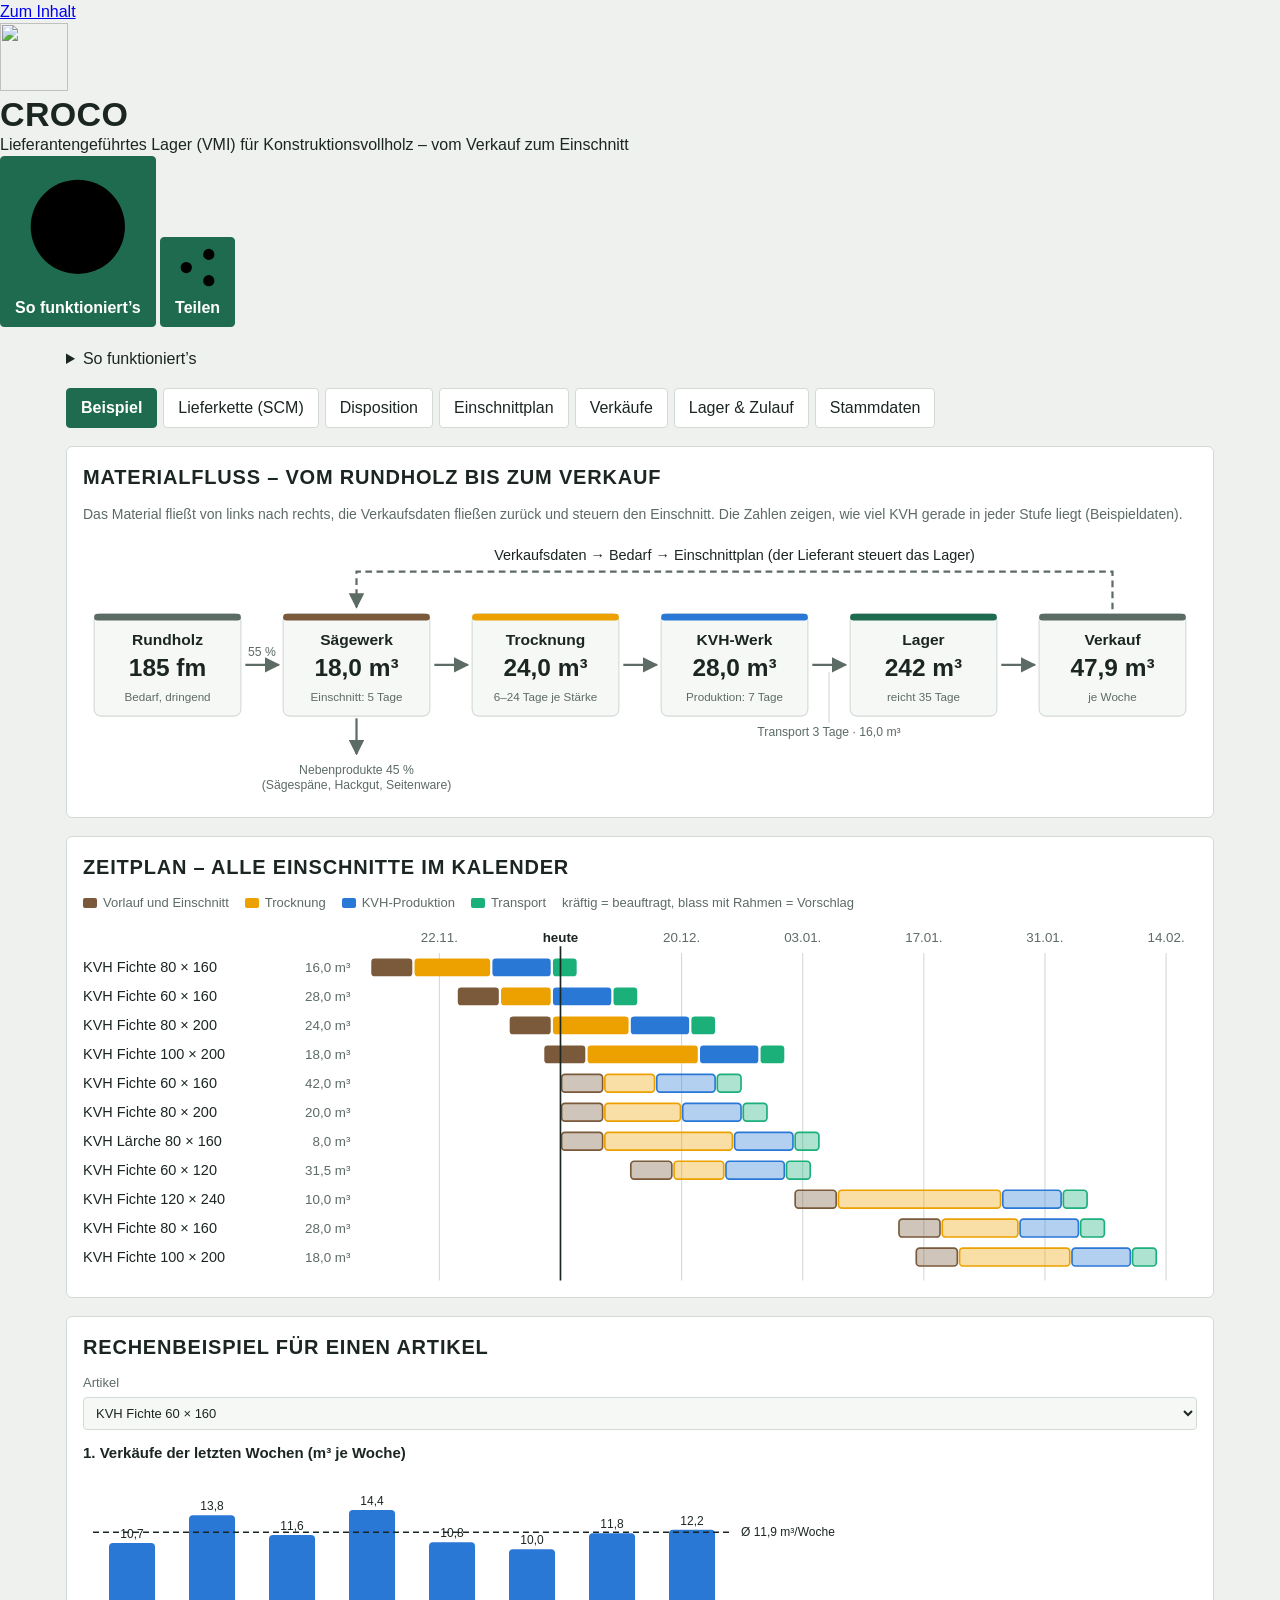
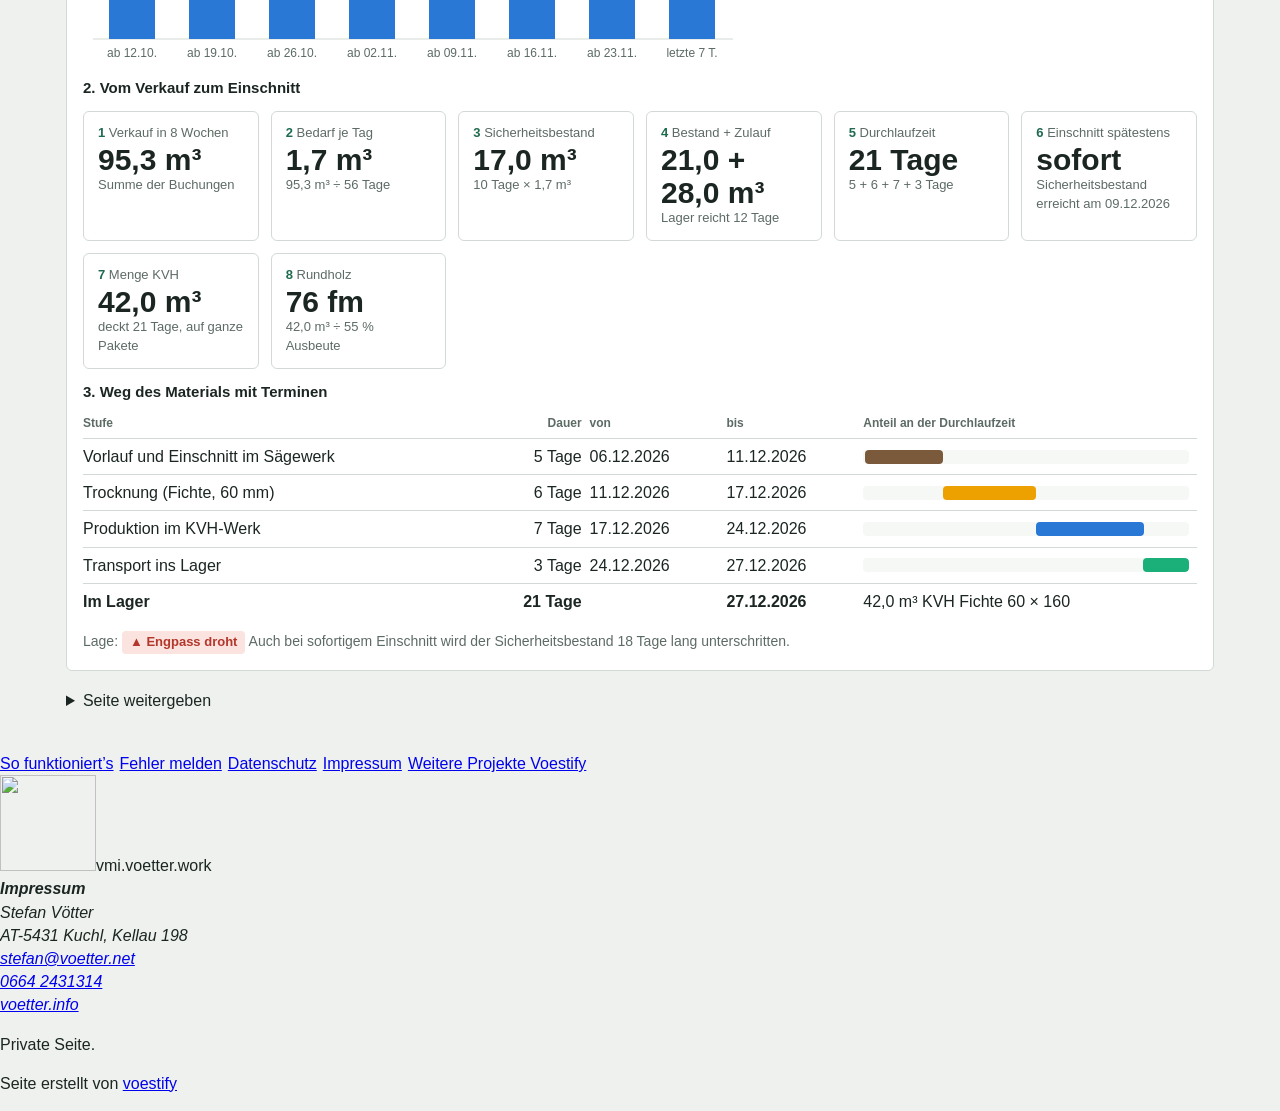
==== commit 3ddc9289: "Gemeinsamer Rahmen: Kopfzeile, Hilfe, Teilen mit QR-Code, Datenschutz, Fehler melden - Schriften lok" ====
--- a/public/index.html
+++ b/public/index.html
@@ -10,9 +10,7 @@
 <link rel="icon" type="image/svg+xml" href="/logo.svg">
 <link rel="apple-touch-icon" href="/apple-touch-icon.png">
 <link rel="manifest" href="/manifest.webmanifest">
-<link rel="preconnect" href="https://fonts.googleapis.com">
-<link rel="preconnect" href="https://fonts.gstatic.com" crossorigin>
-<link href="https://fonts.googleapis.com/css2?family=Barlow:wght@400;500;600&family=Barlow+Condensed:wght@600;700&display=swap" rel="stylesheet">
+<link rel="stylesheet" href="/fonts.css">
 <style>
 /* Aufbau: Kopf, Reiter (Disposition, Einschnittplan, Verkäufe, Lager & Zulauf, Stammdaten), Impressum */
 :root{
@@ -185,16 +183,29 @@
 }
 [hidden]{display:none!important}
 </style>
+<link rel="stylesheet" href="/rahmen.css">
 </head>
 <body>
+<a class="r-skip" href="#nav">Zum Inhalt</a>
+<header class="r-top">
+  <div class="r-wrap" style="--r-max:1180px">
+    <div class="r-brand"><img src="/logo.svg" alt="" width="44" height="44"><div><h1>Croco</h1><span class="r-sub">Lieferantengeführtes Lager (VMI) für Konstruktionsvollholz – vom Verkauf zum Einschnitt</span></div></div>
+    <div class="r-tools">
+      <button class="r-btn" type="button" id="r-help"><svg viewBox="0 0 24 24" aria-hidden="true"><circle cx="12" cy="12" r="9"/><path d="M9.5 9.5a2.5 2.5 0 1 1 3.5 2.3c-.7.4-1 1-1 1.7"/><path d="M12 17h.01"/></svg>So funktioniert’s</button>
+      <button class="r-btn r-pri" type="button" id="r-share"><svg viewBox="0 0 24 24" aria-hidden="true"><circle cx="18" cy="5" r="3"/><circle cx="6" cy="12" r="3"/><circle cx="18" cy="19" r="3"/><path d="M8.6 10.6l6.8-4.2"/><path d="M8.6 13.4l6.8 4.2"/></svg>Teilen</button>
+    </div>
+  </div>
+</header>
 <div class="wrap">
-  <header>
-    <img src="/logo.svg" alt="">
-    <div>
-      <h1>Croco</h1>
-      <p>Lieferantengeführtes Lager (VMI) für Konstruktionsvollholz – vom Verkauf zum Einschnitt</p>
-    </div>
-  </header>
+  <details class="r-box" id="hilfe" style="margin:0">
+    <summary>So funktioniert’s</summary>
+    <ol class="r-steps">
+      <li><span>„Beispiel“ und „Lieferkette“ zeigen, wie Material und Verkaufsdaten zwischen Sägewerk und Händler fließen.</span></li>
+      <li><span>Unter „Verkäufe“ einen Verkauf buchen. Er verringert den Lagerbestand und geht in die Bedarfsprognose ein.</span></li>
+      <li><span>„Disposition“ und „Einschnittplan“ schlagen vor, was als Nächstes eingeschnitten werden soll. „Beauftragen“ übernimmt den Einschnitt in den Zulauf.</span></li>
+      <li><span>Unter „Lager &amp; Zulauf“ ankommende Ware einlagern. Artikel und Beispieldaten lassen sich unter „Stammdaten“ ändern.</span></li>
+    </ol>
+  </details>
 
   <nav role="tablist" id="nav">
     <button role="tab" data-tab="beispiel">Beispiel</button>
@@ -240,7 +251,11 @@
   <!-- Lieferkette -->
   <section id="tab-kette" class="tab" hidden>
     <div class="panel">
-      <h2>Vom Wald bis zur Endanwender*in</h2>
+      <h2>Vom Wald bis zum Endkunden</h2>
+      <div id="simple"></div>
+    </div>
+    <div class="panel">
+      <h2>Die Lieferkette als Bild</h2>
       <div class="pano"><div id="pano"></div></div>
       <p class="hint pano-hint">Die Grafik lässt sich seitlich wischen.</p>
     </div>
@@ -248,7 +263,7 @@
       <h2>Lieferkette – Stufen und Annahmen</h2>
       <div class="fields">
         <label class="f">Weiterverarbeitung und Produkt<select id="scmVar"></select></label>
-        <label class="f">Bedarf bei Endanwender*in (m³ fertiges Holz)<input type="number" id="scmMenge" min="0.01" step="0.01"></label>
+        <label class="f">Bedarf beim Endkunden (m³ fertiges Holz)<input type="number" id="scmMenge" min="0.01" step="0.01"></label>
         <label class="f">Rechnen<select id="kMode"><option value="rueck">rückwärts vom Liefertermin</option><option value="vor">vorwärts ab Start im Wald</option></select></label>
         <label class="f"><span id="kDateLabel">Liefertermin</span><input type="date" id="kDate"></label>
       </div>
@@ -378,17 +393,37 @@
     </div>
   </section>
 
-  <footer class="imp" id="impressum">
-    <h2>Impressum</h2>
-    <address>
-      Stefan Vötter<br>
-      AT-5431 Kuchl, Kellau 198<br>
-      E-Mail: <a href="mailto:stefan@voetter.net">stefan@voetter.net</a><br>
-      Telefon: <a href="tel:+436642431314">0664 2431314</a><br>
-      Web: <a href="https://voetter.info">voetter.info</a>
-    </address>
-  </footer>
+  <details class="r-box" id="teilen" style="margin:0">
+    <summary>Seite weitergeben</summary>
+    <div class="r-share">
+      <img src="/qr.svg" alt="QR-Code zur Adresse vmi.voetter.work" width="132" height="132">
+      <div>
+        <p>QR-Code scannen oder Link weitergeben. Der QR-Code steht auch auf dem Ausdruck.</p>
+        <button class="r-btn r-pri" type="button" id="r-sshare" hidden>Teilen</button>
+        <button class="r-btn" type="button" id="r-copy">Link kopieren</button>
+        <button class="r-btn" type="button" id="r-print">Drucken</button>
+        <p id="r-msg" role="status"></p>
+      </div>
+    </div>
+  </details>
 </div>
+
+<footer class="r-foot" style="margin-top:0">
+  <div class="r-wrap" style="--r-max:1180px">
+    <nav class="r-fnav" aria-label="Fußzeile">
+      <a href="#hilfe" id="r-fhelp">So funktioniert’s</a>
+      <a id="r-err" href="mailto:stefan@voetter.net?subject=Fehler%20melden%3A%20Croco%20%28vmi.voetter.work%29&amp;body=Seite%3A%20https%3A%2F%2Fvmi.voetter.work%2F%0A%0AWas%20stimmt%20nicht%3F%0A%0A%0AWie%20w%C3%A4re%20es%20richtig%3F%0A">Fehler melden</a>
+      <a href="/datenschutz.html">Datenschutz</a>
+      <a href="#impressum">Impressum</a>
+      <a class="r-more" href="https://book.voetter.work/">Weitere Projekte Voestify</a>
+    </nav>
+    <div class="r-printqr"><img src="/qr.svg" alt="" width="96" height="96"><span>vmi.voetter.work</span></div>
+    <address class="r-imp" id="impressum"><b>Impressum</b><br>Stefan Vötter<br>AT-5431 Kuchl, Kellau 198<br><a href="mailto:stefan@voetter.net">stefan@voetter.net</a><br><a href="tel:+436642431314">0664 2431314</a><br><a href="https://voetter.info">voetter.info</a></address>
+    <p>Private Seite.</p>
+    <p class="r-made">Seite erstellt von <a href="https://voetter.info">voestify</a></p>
+  </div>
+</footer>
+<script src="/rahmen.js"></script>
 
 <script id="logic">
 /* ---------- Rechenkern (ohne Seite verwendbar) ---------- */
@@ -521,7 +556,7 @@
     { name: 'Sägewerk', sub: 'Einschnitt zu Schnittholz', tage: 5, ausbeute: 55, trans: 1, icon: 'saege', kost: 35, ktrans: 6 },
     { name: 'Holztrocknung', sub: 'Trockenkammer', tage: 9, ausbeute: 95, trans: 2, icon: 'trock', kost: 30, ktrans: 12 },
     { name: 'Weiterverarbeitung', sub: x[1], tage: x[2], ausbeute: x[3], trans: x[4], icon: 'prod', kost: x[7], ktrans: x[8] },
-    { name: 'Endanwender*in', sub: x[5], tage: x[6], ausbeute: 100, trans: 0, icon: 'haus', kost: x[9], ktrans: 0 }
+    { name: 'Endkunde', sub: x[5], tage: x[6], ausbeute: 100, trans: 0, icon: 'haus', kost: x[9], ktrans: 0 }
   ] };
 }
 const now = today0();
@@ -536,7 +571,7 @@
 }
 function save(){ try { localStorage.setItem(KEY, JSON.stringify(state)); } catch(e){} }
 state = load();
-if (state.scm && state.scm.st[4] && state.scm.st[4].name === 'Kunde') state.scm.st[4].name = 'Endanwender*in';
+if (state.scm && state.scm.st[4] && /^(Kunde|Endanwender\*in)$/.test(state.scm.st[4].name)) state.scm.st[4].name = 'Endkunde';
 if (!state.scm || state.scm.st[0].kost === undefined) state.scm = scmDefault(state.scm && SCM_VAR[state.scm.variante] ? state.scm.variante : 'holzbau');
 
 const $ = id => document.getElementById(id);
@@ -770,6 +805,7 @@
 
 /* ----- Lieferkette ----- */
 const ICON = {
+  moebel: '<rect x="3" y="18" width="28" height="5" rx="1.5" fill="currentColor"/><path d="M7 23v19M27 23v19" stroke="currentColor" stroke-width="4" stroke-linecap="round"/><path d="M38 8v34M38 27h8v15" fill="none" stroke="currentColor" stroke-width="4" stroke-linecap="round" stroke-linejoin="round" opacity=".6"/>',
   wald: '<path d="M14 6l9 16h-5l7 12H3l7-12H5z" fill="currentColor"/><rect x="12" y="34" width="4" height="8" fill="currentColor"/><path d="M34 14l7 12h-4l6 10H25l6-10h-4z" fill="currentColor" opacity=".6"/><rect x="32" y="36" width="4" height="6" fill="currentColor" opacity=".6"/>',
   ernte: '<rect x="4" y="22" width="20" height="12" rx="2" fill="currentColor"/><rect x="8" y="14" width="10" height="9" rx="1.5" fill="currentColor" opacity=".6"/><circle cx="9" cy="37" r="5" fill="currentColor"/><circle cx="21" cy="37" r="5" fill="currentColor"/><path d="M20 22l10-12 8 6" fill="none" stroke="currentColor" stroke-width="3" stroke-linejoin="round"/><rect x="35" y="14" width="5" height="8" rx="1" fill="currentColor"/><path d="M44 8L33 42" stroke="currentColor" stroke-width="4" stroke-linecap="round" opacity=".6"/>',
   lkw: '<rect x="2" y="26" width="30" height="4" fill="currentColor"/><rect x="33" y="18" width="12" height="14" rx="2" fill="currentColor"/><rect x="37" y="21" width="6" height="5" fill="var(--field)"/><circle cx="10" cy="36" r="4.5" fill="currentColor"/><circle cx="24" cy="36" r="4.5" fill="currentColor"/><circle cx="39" cy="36" r="4.5" fill="currentColor"/><g fill="currentColor" opacity=".6"><circle cx="8" cy="21" r="4"/><circle cx="17" cy="21" r="4"/><circle cx="26" cy="21" r="4"/><circle cx="12.5" cy="13.5" r="4"/><circle cx="21.5" cy="13.5" r="4"/></g>',
@@ -820,6 +856,45 @@
 const PERSON = (x, y, shirt, hair, long) => `<path d="M${x-3} ${y}v-12M${x+3} ${y}v-12" stroke="#33383f" stroke-width="3.4" stroke-linecap="round"/>
   <rect x="${x-6}" y="${y-27}" width="12" height="17" rx="4" fill="${shirt}"/><path d="M${x+5} ${y-24}l7-8" stroke="${shirt}" stroke-width="3.4" stroke-linecap="round"/><circle cx="${x+12.5}" cy="${y-33}" r="2" fill="#f2c9a0"/>
   <circle cx="${x}" cy="${y-33}" r="5.5" fill="#f2c9a0"/><path d="M${x-5.5} ${y-33}a5.5 5.5 0 0 1 11 0${long ? `v7h-2.2v-6h-6.6v6h-2.2z` : 'z'}" fill="${hair}"/>`;
+
+/* Einfache Grafik: Wald → Sägewerk → Holztrocknung → Weiterverarbeitung → Endkunde (Haus oder Möbel) */
+function simpleFlow(variante){
+  const main = [['Wald', 'Holzernte', 'wald'], ['Sägewerk', 'Einschnitt', 'saege'], ['Holztrocknung', 'Trockenkammer', 'trock'], ['Weiterverarbeitung', 'Holzindustrie · Tischlerei · Holzbau', 'prod']];
+  const ends = [['Haus', 'haus', variante === 'holzbau'], ['Möbel', 'moebel', variante === 'tischlerei']];
+  const node = (cx, cy, r, icon, on, dim) => `<circle cx="${cx}" cy="${cy}" r="${r}" fill="${on ? 'var(--good-bg)' : 'var(--field)'}" stroke="var(--${dim ? 'line' : 'accent'})" stroke-width="${on ? 4 : 2.5}"/>
+    <g transform="translate(${cx - r*0.62} ${cy - r*0.62}) scale(${r*1.24/48})" style="color:var(--accent)" ${dim ? 'opacity=".55"' : ''}>${ICON[icon]}</g>`;
+  const arrow = d => `<path d="${d}" fill="none" stroke="var(--muted)" stroke-width="3" stroke-linecap="round" marker-end="url(#sah)"/>`;
+  const defs = '<defs><marker id="sah" viewBox="0 0 10 10" refX="8" refY="5" markerWidth="5" markerHeight="5" orient="auto"><path d="M0 0L10 5L0 10z" fill="var(--muted)"/></marker></defs>';
+  const anyOn = ends.some(e => e[2]);
+  let g = defs, W, H;
+  if (!M){
+    W = 1000; H = 262; const xs = [90, 290, 490, 690], y = 138, r = 52;
+    main.forEach((m, i) => {
+      g += node(xs[i], y, r, m[2]) + `<text x="${xs[i]}" y="${y+r+22}" text-anchor="middle" font-size="16" font-weight="700" fill="var(--ink)">${i+1}. ${m[0]}</text><text x="${xs[i]}" y="${y+r+40}" text-anchor="middle">${m[1]}</text>`;
+      if (i < 3) g += arrow(`M${xs[i]+r+10} ${y}H${xs[i+1]-r-14}`);
+    });
+    g += `<text x="870" y="20" text-anchor="middle" font-size="16" font-weight="700" fill="var(--ink)">5. Endkunde</text>`;
+    ends.forEach((e, k) => {
+      const cy = k ? 204 : 82;
+      g += arrow(`M${690+r+10} ${y}C790 ${y} 770 ${cy} ${858-44-14} ${cy}`) + node(858, cy, 44, e[1], e[2], anyOn && !e[2]) +
+        `<text x="914" y="${cy+6}" font-size="16" font-weight="${e[2] ? 700 : 500}" fill="var(--ink)">${e[0]}</text>`;
+    });
+    g += `<text x="858" y="148" text-anchor="middle" font-size="13">oder</text>`;
+  } else {
+    W = 360; H = 616; const ys = [48, 160, 272, 384], x = 62, r = 40;
+    main.forEach((m, i) => {
+      g += node(x, ys[i], r, m[2]) + `<text x="${x+r+16}" y="${ys[i]-2}" font-size="17" font-weight="700" fill="var(--ink)">${i+1}. ${m[0]}</text><text x="${x+r+16}" y="${ys[i]+17}" font-size="12.5">${m[1]}</text>`;
+      if (i < 3) g += arrow(`M${x} ${ys[i]+r+8}V${ys[i+1]-r-12}`);
+    });
+    ends.forEach((e, k) => {
+      const cx = k ? 286 : 74;
+      g += arrow(`M${x} ${384+r+8}C${x} 470 ${cx} 450 ${cx} ${540-40-14}`) + node(cx, 540, 40, e[1], e[2], anyOn && !e[2]) +
+        `<text x="${cx}" y="604" text-anchor="middle" font-size="16" font-weight="${e[2] ? 700 : 500}" fill="var(--ink)">${e[0]}</text>`;
+    });
+    g += `<text x="180" y="536" text-anchor="middle" font-size="15" font-weight="700" fill="var(--ink)">5. Endkunde</text><text x="180" y="554" text-anchor="middle" font-size="12.5">Haus oder Möbel</text>`;
+  }
+  return `<svg viewBox="0 0 ${W} ${H}" style="display:block;width:100%;height:auto;max-width:${M ? 380 : 1000}px;margin:0 auto" role="img" aria-label="Wald, Sägewerk, Holztrocknung, Weiterverarbeitung, Endkunde mit Haus oder Möbel" font-size="12.5" fill="var(--muted)" font-family="inherit">${g}</svg>`;
+}
 function panorama(K, out, cumA, eur, nq, unit){
   const G = 200, R = 236, sc = (part, x, k) => `<g transform="translate(${x} ${G - 78*k}) scale(${k})">${part}</g>`;
   const xs = [90, 295, 500, 705, 910];
@@ -831,7 +906,7 @@
       <text x="${xs[i]}" y="300" text-anchor="middle" fill="var(--muted)">bisher ${eur(cumA[i])}</text>`;
     if (i < K.length - 1) lab += `<path d="M${xs[i]+78} 280H${xs[i+1]-82}" stroke="var(--muted)" stroke-width="2" marker-end="url(#pah)"/><text x="${(xs[i]+xs[i+1])/2}" y="274" text-anchor="middle" font-size="10.5" fill="var(--muted)">${k.trans} T.</text>`;
   });
-  return `<svg viewBox="0 0 1000 312" style="display:block;width:100%;height:auto" role="img" aria-label="Grafik der Lieferkette: Wald, Sägewerk, Holztrocknung, Weiterverarbeitung, Endanwender*in" font-size="11.5" font-family="inherit">
+  return `<svg viewBox="0 0 1000 312" style="display:block;width:100%;height:auto" role="img" aria-label="Grafik der Lieferkette: Wald, Sägewerk, Holztrocknung, Weiterverarbeitung, Endkunde" font-size="11.5" font-family="inherit">
     <defs><marker id="pah" viewBox="0 0 10 10" refX="9" refY="5" markerWidth="6" markerHeight="6" orient="auto"><path d="M0 0L10 5L0 10z" fill="var(--muted)"/></marker>
     <clipPath id="pcl"><rect width="1000" height="244" rx="10"/></clipPath></defs>
     <g clip-path="url(#pcl)">
@@ -870,12 +945,13 @@
   });
   const ctot = cum, cTrans = ct.reduce((a,b) => a + b, 0);
   const unit = i => i === 0 ? 'fm' : 'm³';
+  $('simple').innerHTML = simpleFlow(S.variante);
   $('pano').innerHTML = panorama(K, out, cumA, eur, nq, unit);
   const base = parseDate(S.date), start = S.mode === 'vor' ? base : addDays(base, -total), ende = addDays(start, total);
 
   $('scmVar').innerHTML = Object.keys(SCM_VAR).map(k => `<option value="${k}">${SCM_VAR[k][0]}</option>`).join('');
   $('scmVar').value = S.variante; $('scmMenge').value = S.menge; $('kMode').value = S.mode; $('kDate').value = S.date;
-  $('kDateLabel').textContent = S.mode === 'vor' ? 'Start im Wald' : 'Liefertermin bei Endanwender*in';
+  $('kDateLabel').textContent = S.mode === 'vor' ? 'Start im Wald' : 'Liefertermin beim Endkunden';
 
   $('chain').innerHTML = K.map((k, i) => `<div class="station"><span class="no">${i+1}</span>
     <svg class="pic" viewBox="0 0 160 100" role="img" aria-label="Bild: ${esc(k.name)}">${SCENE[k.icon] || ''}</svg><b>${esc(k.name)}</b><em>${esc(k.sub)}</em>
@@ -890,12 +966,12 @@
   });
 
   $('kKpis').innerHTML = [
-    ['Durchlaufzeit Wald → Endanwender*in', total + ' Tage', 'rund ' + n1(total / 7) + ' Wochen, davon ' + trans + ' Tage Transport'],
+    ['Durchlaufzeit Wald → Endkunde', total + ' Tage', 'rund ' + n1(total / 7) + ' Wochen, davon ' + trans + ' Tage Transport'],
     ['Rundholz aus dem Wald', n0(out[0]) + ' fm', 'für ' + nq(S.menge) + ' m³ am Ende'],
     ['Ausbeute über die ganze Kette', n0(gesamt * 100) + ' %', 'aus 1 fm werden ' + gesamt.toLocaleString('de-AT', { maximumFractionDigits: 2 }) + ' m³'],
     ['Kosten gesamt', eur(ctot), eur(ctot / S.menge) + ' je m³ am Ende'],
     ['Anteil Rundholz an den Kosten', n0(cs[0] / ctot * 100) + ' %', eur(cs[0]) + ' Rundholz, ' + eur(cTrans) + ' Transport'],
-    [S.mode === 'vor' ? 'Fertig bei Endanwender*in am' : 'Start im Wald spätestens', dt(S.mode === 'vor' ? ende : start), S.mode === 'vor' ? 'Start ' + dt(start) : 'Liefertermin ' + dt(ende)]
+    [S.mode === 'vor' ? 'Fertig beim Endkunden am' : 'Start im Wald spätestens', dt(S.mode === 'vor' ? ende : start), S.mode === 'vor' ? 'Start ' + dt(start) : 'Liefertermin ' + dt(ende)]
   ].map(k => `<div class="kpi"><span>${k[0]}</span><b>${k[1]}</b><small>${k[2]}</small></div>`).join('');
 
   /* Mengen-Grafik */
@@ -949,7 +1025,7 @@
       <text x="${M ? GW - 2 : x1+6}" y="${y+13}" ${M ? 'text-anchor="end"' : ''} fill="var(--ink)">${k.tage} T. · bis ${dts(bis)}</text>`;
     t += k.tage;
   });
-  $('kChart').innerHTML = `<svg viewBox="0 0 ${GW} ${GH}" style="display:block;width:100%;height:auto" role="img" aria-label="Zeitstrahl der Lieferkette vom Wald bis zur Endanwender*in" font-size="12" fill="var(--muted)" font-family="inherit">${g}</svg>`;
+  $('kChart').innerHTML = `<svg viewBox="0 0 ${GW} ${GH}" style="display:block;width:100%;height:auto" role="img" aria-label="Zeitstrahl der Lieferkette vom Wald bis zum Endkunden" font-size="12" fill="var(--muted)" font-family="inherit">${g}</svg>`;
   t = 0;
   K.forEach((k, i) => {
     const von = addDays(start, t), bis = addDays(start, t + k.tage);
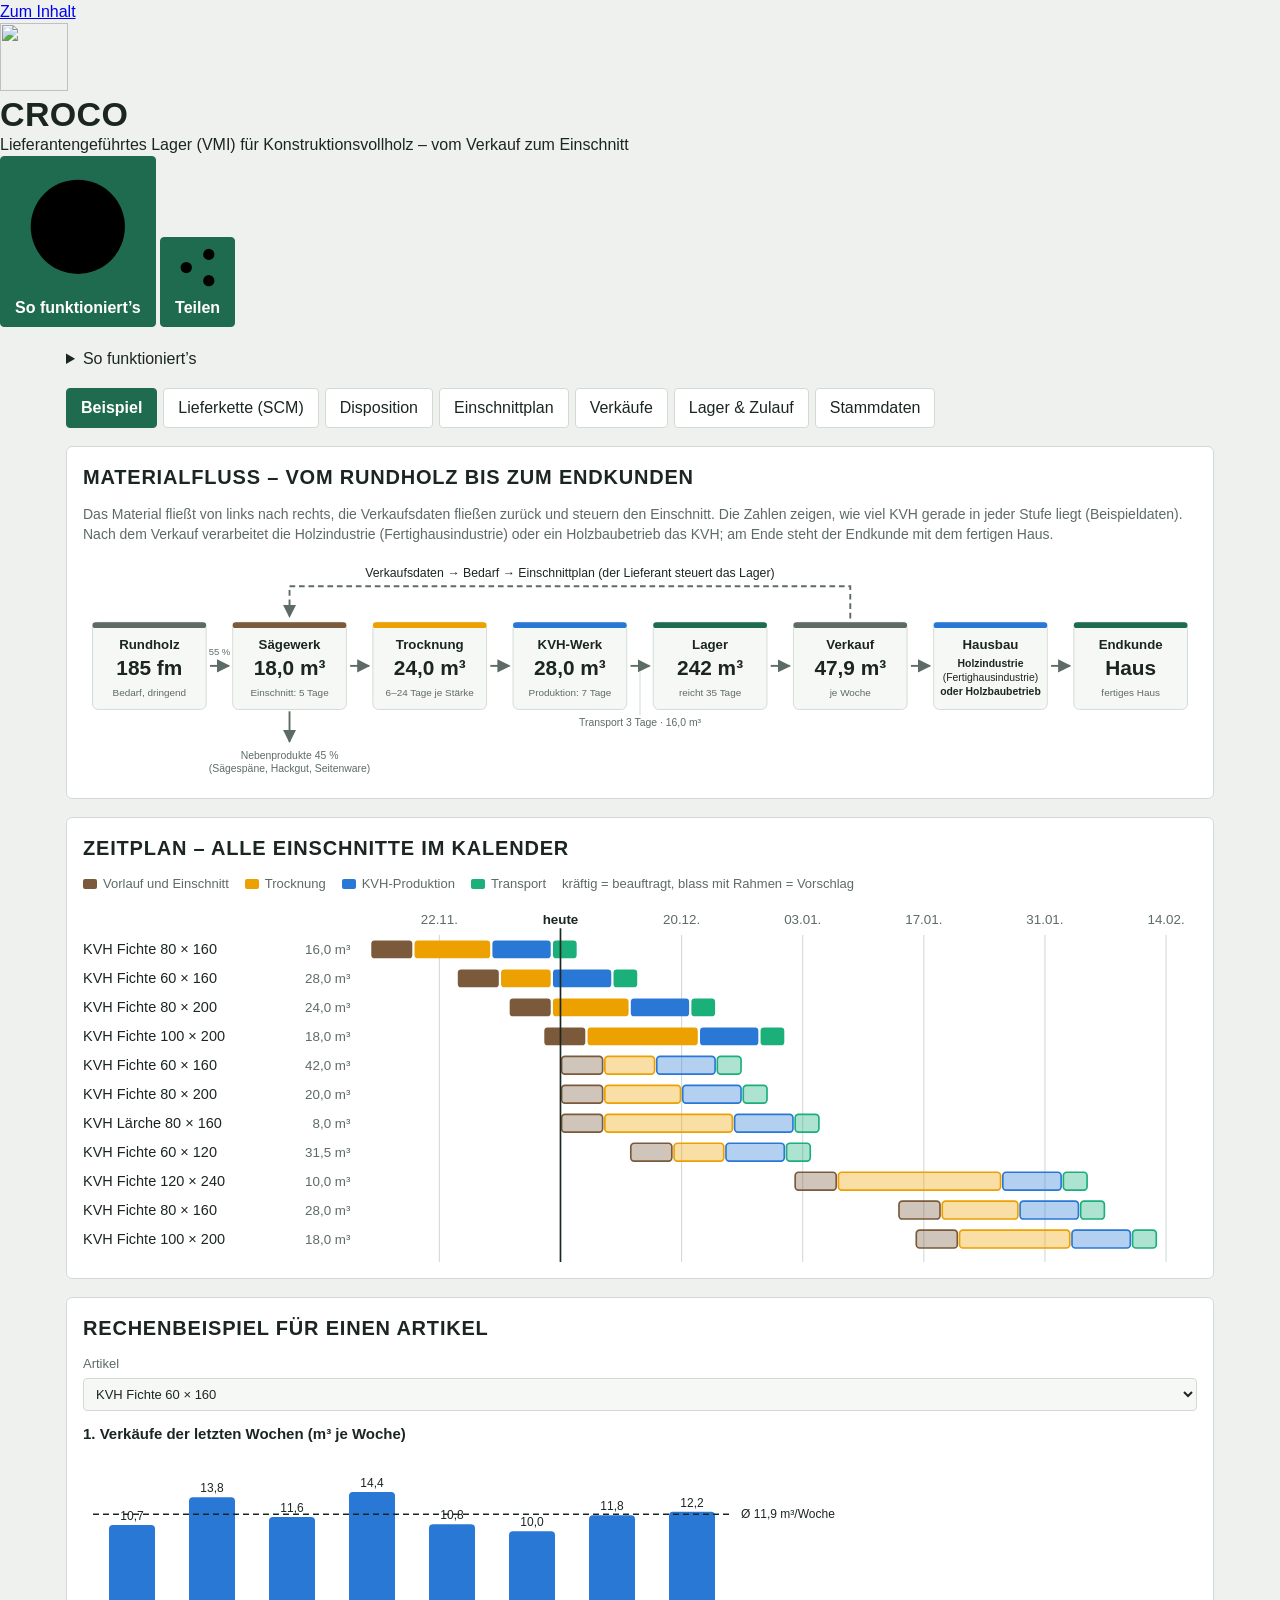
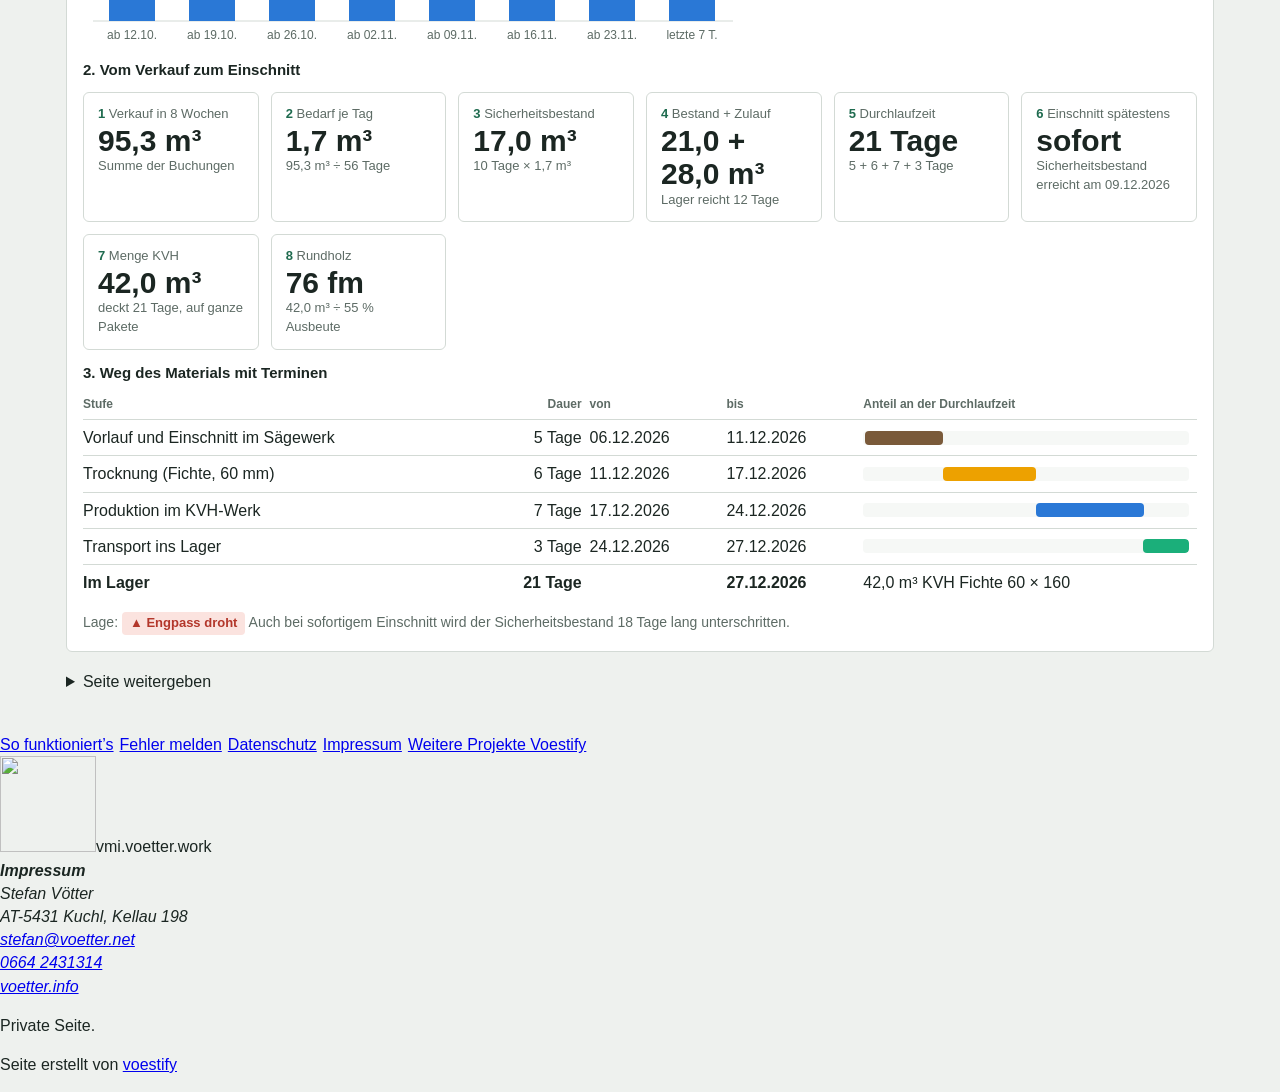
==== commit 3f913f7f: "Materialfluss: nach dem Verkauf Holzindustrie (Fertighausindustrie) oder Holzbaubetrieb, dann Endkun" ====
--- a/public/index.html
+++ b/public/index.html
@@ -220,8 +220,8 @@
   <!-- Beispiel -->
   <section id="tab-beispiel" class="tab" hidden>
     <div class="panel">
-      <h2>Materialfluss – vom Rundholz bis zum Verkauf</h2>
-      <p class="hint">Das Material fließt von links nach rechts, die Verkaufsdaten fließen zurück und steuern den Einschnitt. Die Zahlen zeigen, wie viel KVH gerade in jeder Stufe liegt (Beispieldaten).</p>
+      <h2>Materialfluss – vom Rundholz bis zum Endkunden</h2>
+      <p class="hint">Das Material fließt von links nach rechts, die Verkaufsdaten fließen zurück und steuern den Einschnitt. Die Zahlen zeigen, wie viel KVH gerade in jeder Stufe liegt (Beispieldaten). Nach dem Verkauf verarbeitet die Holzindustrie (Fertighausindustrie) oder ein Holzbaubetrieb das KVH; am Ende steht der Endkunde mit dem fertigen Haus.</p>
       <div class="scroll"><div id="flow" style="min-width:820px"></div></div>
     </div>
     <div class="panel">
@@ -706,18 +706,21 @@
     ['Trocknung', n1(q.trock) + ' m³', dmin + '–' + dmax + ' Tage je Stärke', 'p2'],
     ['KVH-Werk', n1(q.prod) + ' m³', 'Produktion: ' + P.produktion + ' Tage', 'p3'],
     ['Lager', n0(bestand) + ' m³', 'reicht ' + (wk > 0 ? n0(bestand / wk * 7) : '–') + ' Tage', 'accent'],
-    ['Verkauf', n1(wk) + ' m³', 'je Woche', 'muted']
+    ['Verkauf', n1(wk) + ' m³', 'je Woche', 'muted'],
+    ['Hausbau', ['Holzindustrie', '(Fertighausindustrie)', 'oder Holzbaubetrieb'], '', 'p3'],
+    ['Endkunde', 'Haus', 'fertiges Haus', 'accent']
   ];
-  const BW = 132, BH = 92, GAP = 38, X0 = 10, Y0 = 70, FW = X0*2 + 6*BW + 5*GAP;
+  const NB = boxes.length;
+  const BW = 120, BH = 92, GAP = 28, X0 = 10, Y0 = 70, FW = X0*2 + NB*BW + (NB-1)*GAP;
   const bx = i => X0 + i * (BW + GAP);
   let f = `<defs><marker id="ah" viewBox="0 0 10 10" refX="9" refY="5" markerWidth="7" markerHeight="7" orient="auto-start-reverse"><path d="M0 0L10 5L0 10z" fill="var(--muted)"/></marker></defs>`;
   boxes.forEach((b, i) => {
     f += `<rect x="${bx(i)}" y="${Y0}" width="${BW}" height="${BH}" rx="6" fill="var(--field)" stroke="var(--line)"/>
       <rect x="${bx(i)}" y="${Y0}" width="${BW}" height="6" rx="3" fill="var(--${b[3]})"/>
       <text x="${bx(i)+BW/2}" y="${Y0+28}" text-anchor="middle" font-weight="600" fill="var(--ink)" font-size="14">${b[0]}</text>
-      <text x="${bx(i)+BW/2}" y="${Y0+56}" text-anchor="middle" font-weight="700" fill="var(--ink)" font-size="22" font-family="var(--display)">${b[1]}</text>
+      ${Array.isArray(b[1]) ? b[1].map((t, k) => `<text x="${bx(i)+BW/2}" y="${Y0+47+k*15}" text-anchor="middle" font-weight="${k === 1 ? 400 : 600}" fill="var(--ink)" font-size="11">${esc(t)}</text>`).join('') : `<text x="${bx(i)+BW/2}" y="${Y0+56}" text-anchor="middle" font-weight="700" fill="var(--ink)" font-size="22" font-family="var(--display)">${b[1]}</text>`}
       <text x="${bx(i)+BW/2}" y="${Y0+78}" text-anchor="middle" font-size="10.5">${esc(b[2])}</text>`;
-    if (i < 5) f += `<line x1="${bx(i)+BW+4}" x2="${bx(i+1)-4}" y1="${Y0+BH/2}" y2="${Y0+BH/2}" stroke="var(--muted)" stroke-width="2" marker-end="url(#ah)"/>`;
+    if (i < NB - 1) f += `<line x1="${bx(i)+BW+4}" x2="${bx(i+1)-4}" y1="${Y0+BH/2}" y2="${Y0+BH/2}" stroke="var(--muted)" stroke-width="2" marker-end="url(#ah)"/>`;
   });
   const tx = bx(3) + BW + GAP/2;
   f += `<text x="${tx}" y="${Y0+BH+18}" text-anchor="middle" font-size="11">Transport ${P.transport} Tage${q.trans ? ' · ' + n1(q.trans) + ' m³' : ''}</text>
@@ -728,9 +731,9 @@
     <line x1="${sx}" x2="${sx}" y1="${Y0+BH+2}" y2="${Y0+BH+34}" stroke="var(--muted)" stroke-width="2" marker-end="url(#ah)"/>
     <text x="${sx}" y="${Y0+BH+52}" text-anchor="middle" font-size="11">Nebenprodukte ${100 - P.ausbeute} %</text>
     <text x="${sx}" y="${Y0+BH+66}" text-anchor="middle" font-size="11">(Sägespäne, Hackgut, Seitenware)</text>
-    <text x="${bx(0)+BW+GAP/2}" y="${Y0+BH/2-8}" text-anchor="middle" font-size="11">${P.ausbeute} %</text>`;
-  if (M) $('flow').innerHTML = `<div class="fl"><div class="ar">Verkaufsdaten → Bedarf → Einschnittplan<br>(der Lieferant steuert das Lager)</div>` + boxes.map((b, i) => `<div class="bx" style="--c:var(--${b[3]})"><b>${b[0]}</b><strong>${b[1]}</strong><small>${esc(b[2])}</small></div>` + (i < 5 ? `<div class="ar">↓${i === 0 ? ' ' + P.ausbeute + ' % Ausbeute' : i === 1 ? ' Nebenprodukte ' + (100 - P.ausbeute) + ' % (Sägespäne, Hackgut, Seitenware)' : i === 3 ? ' Transport ' + P.transport + ' Tage' + (q.trans ? ' · ' + n1(q.trans) + ' m³' : '') : ''}</div>` : '')).join('') + '</div>';
-  else $('flow').innerHTML = `<svg viewBox="0 0 ${FW} ${Y0+BH+76}" style="display:block;width:100%;height:auto" role="img" aria-label="Materialfluss vom Rundholz über Sägewerk, Trocknung und KVH-Werk ins Lager und zum Verkauf" font-size="12" fill="var(--muted)" font-family="inherit">${f}</svg>`;
+    <text x="${bx(0)+BW+GAP/2}" y="${Y0+BH/2-12}" text-anchor="middle" font-size="10">${P.ausbeute} %</text>`;
+  if (M) $('flow').innerHTML = `<div class="fl"><div class="ar">Verkaufsdaten → Bedarf → Einschnittplan<br>(der Lieferant steuert das Lager)</div>` + boxes.map((b, i) => `<div class="bx" style="--c:var(--${b[3]})"><b>${b[0]}</b>${Array.isArray(b[1]) ? `<small style="grid-column:1/-1;font-size:14px;color:var(--ink)">${esc(b[1].join(' '))}</small>` : `<strong>${b[1]}</strong>`}<small>${esc(b[2])}</small></div>` + (i < NB - 1 ? `<div class="ar">↓${i === 0 ? ' ' + P.ausbeute + ' % Ausbeute' : i === 1 ? ' Nebenprodukte ' + (100 - P.ausbeute) + ' % (Sägespäne, Hackgut, Seitenware)' : i === 3 ? ' Transport ' + P.transport + ' Tage' + (q.trans ? ' · ' + n1(q.trans) + ' m³' : '') : ''}</div>` : '')).join('') + '</div>';
+  else $('flow').innerHTML = `<svg viewBox="0 0 ${FW} ${Y0+BH+76}" style="display:block;width:100%;height:auto" role="img" aria-label="Materialfluss vom Rundholz über Sägewerk, Trocknung, KVH-Werk, Lager und Verkauf zur Holzindustrie oder zum Holzbaubetrieb und zum Endkunden mit dem fertigen Haus" font-size="12" fill="var(--muted)" font-family="inherit">${f}</svg>`;
 
   /* Zeitplan */
   const rows = state.zulauf.map(z => ({ name: (art(z.artikelId) || {name:'–'}).name, menge: z.menge, s: dayDiff(parseDate(z.start), now), t: z, fix: true }))
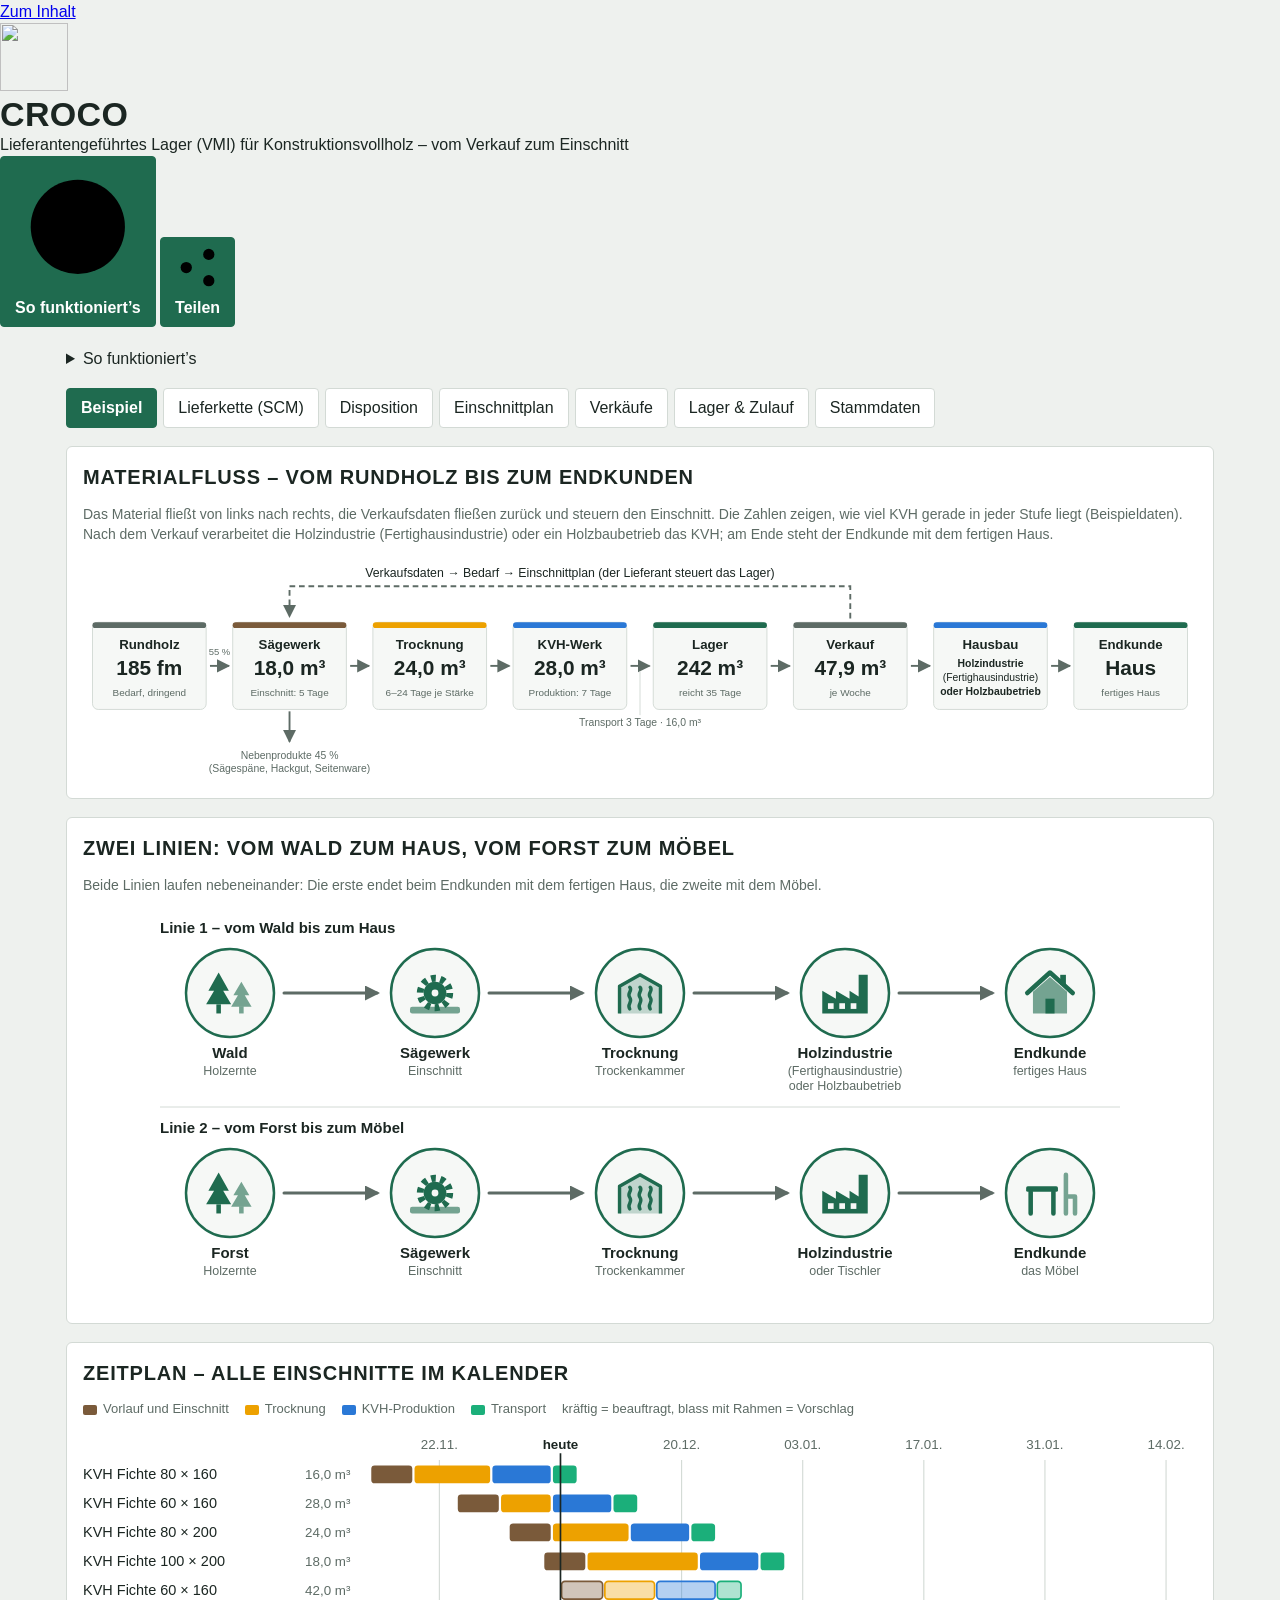
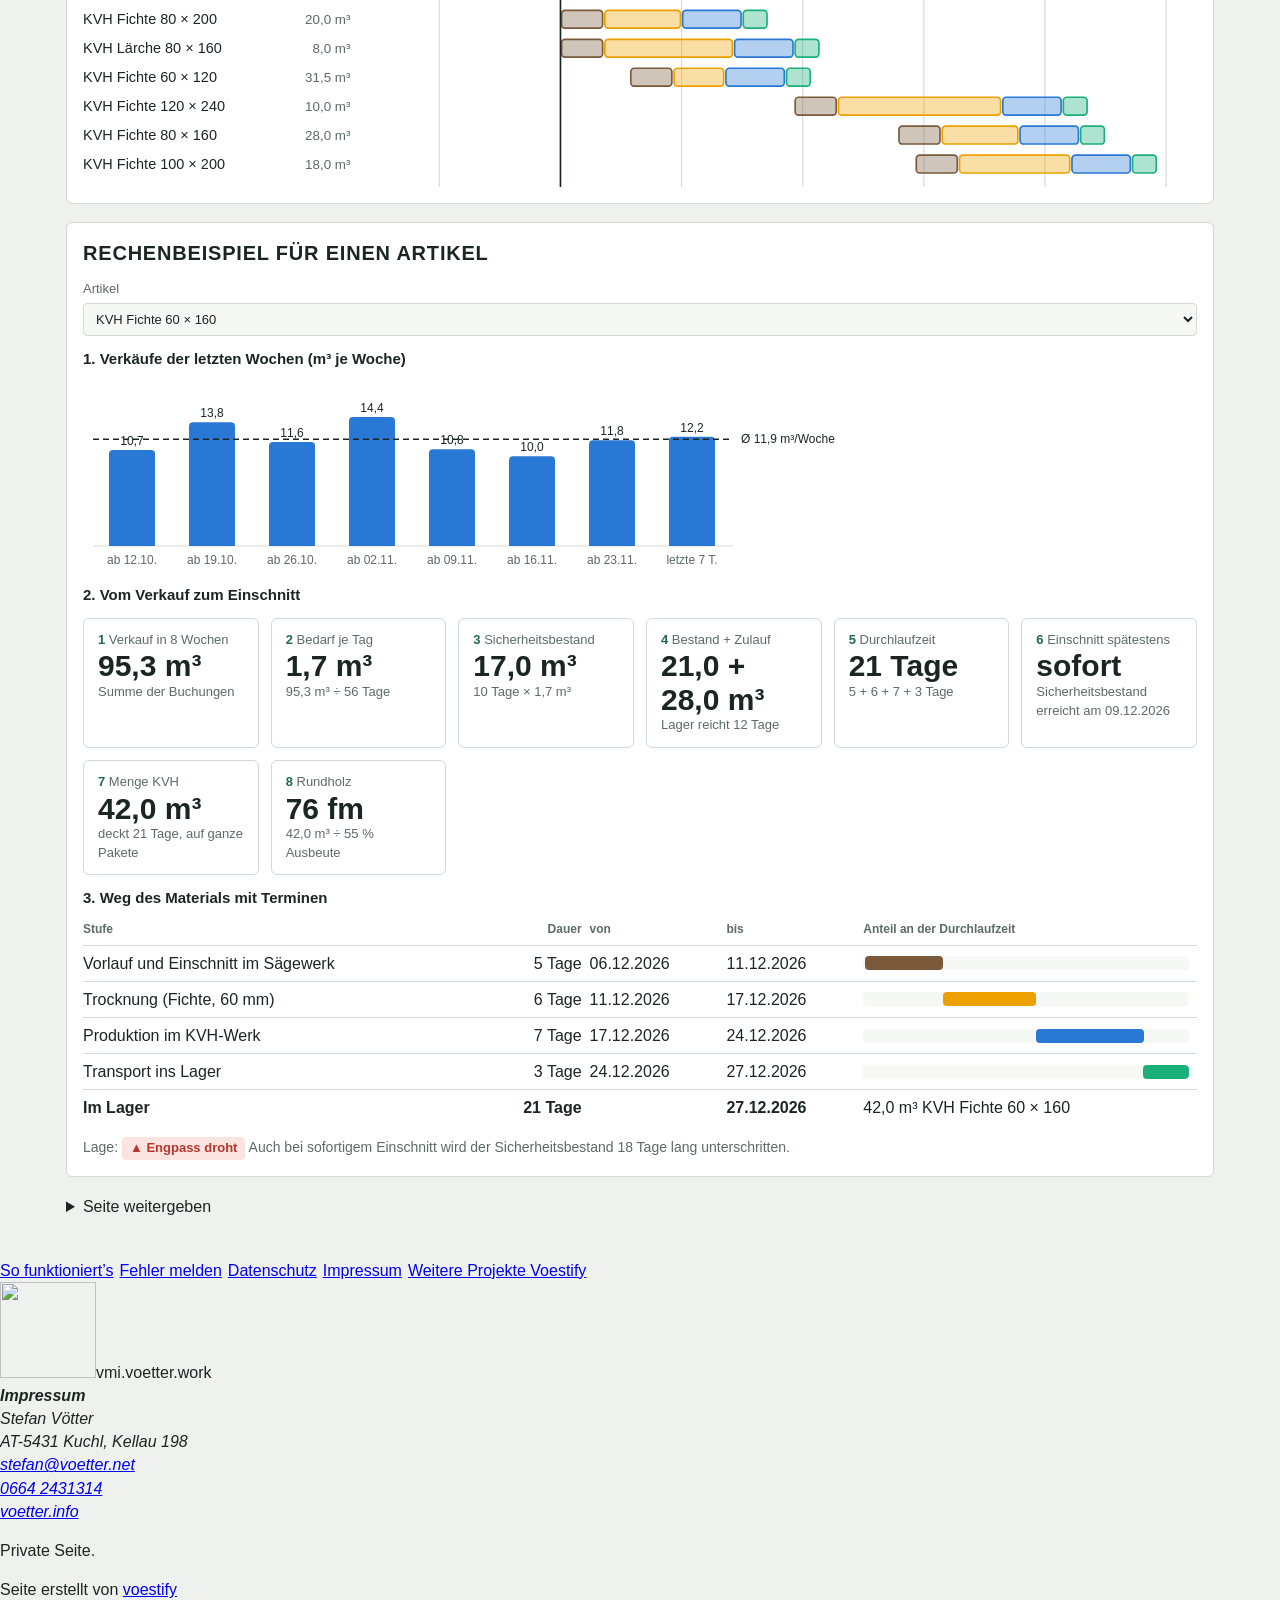
==== commit 3e42b6db: "Zwei parallele Linien (Wald–Haus, Forst–Möbel) und Stoffstrom mit Ausbeute je Produktionsschritt Co-" ====
--- a/public/index.html
+++ b/public/index.html
@@ -86,7 +86,7 @@
 .station b{font-size:13px;line-height:1.2;hyphens:auto;overflow-wrap:break-word;max-width:100%}
 .station label{white-space:nowrap}
 .station input{width:44px}
-td.r{white-space:nowrap}
+td.r,#stoffTable td{white-space:nowrap}
 .fl{display:flex;flex-direction:column;gap:4px}
 .fl .bx{display:grid;grid-template-columns:1fr auto;gap:0 10px;align-items:center;background:var(--field);border:1px solid var(--line);border-left:6px solid var(--c);border-radius:6px;padding:8px 10px}
 .fl .bx b{font-size:15px}.fl .bx strong{font-family:var(--display);font-size:22px;grid-row:1/3;grid-column:2}
@@ -141,7 +141,7 @@
   .fields button{grid-column:1/-1}
   td{padding:8px 8px 8px 0}
   .scroll>div{min-width:0!important}
-  #pano{min-width:900px}
+  #pano,#stoff{min-width:900px}
   .pano-hint{display:block}
   #dispoTable td:nth-child(3),#dispoTable td:nth-child(4),#dispoTable td:nth-child(6),#planTable td:nth-child(7),
   #stockTable :is(th,td):nth-child(2),#stockTable :is(th,td):nth-child(3),
@@ -225,6 +225,11 @@
       <div class="scroll"><div id="flow" style="min-width:820px"></div></div>
     </div>
     <div class="panel">
+      <h2>Zwei Linien: vom Wald zum Haus, vom Forst zum Möbel</h2>
+      <p class="hint">Beide Linien laufen nebeneinander: Die erste endet beim Endkunden mit dem fertigen Haus, die zweite mit dem Möbel.</p>
+      <div id="simple2"></div>
+    </div>
+    <div class="panel">
       <h2>Zeitplan – alle Einschnitte im Kalender</h2>
       <div class="legend">
         <span><i class="box" style="background:var(--p1)"></i>Vorlauf und Einschnitt</span>
@@ -251,7 +256,7 @@
   <!-- Lieferkette -->
   <section id="tab-kette" class="tab" hidden>
     <div class="panel">
-      <h2>Vom Wald bis zum Endkunden</h2>
+      <h2>Vom Wald bis zum Endkunden – zwei Linien</h2>
       <div id="simple"></div>
     </div>
     <div class="panel">
@@ -275,6 +280,15 @@
       <div class="kpis" id="kKpis"></div>
       <h3>Menge: Was muss in jeder Stufe hinein, damit am Ende genug ankommt?</h3>
       <div class="scroll"><div id="scmQty" style="min-width:640px"></div></div>
+      <h3>Stoffstrom: Ausbeute je Produktionsschritt – was geht wohin?</h3>
+      <div class="legend">
+        <span><i class="box" style="background:var(--accent)"></i>Hauptstrom (Produkt)</span>
+        <span><i class="box" style="background:var(--s2)"></i>Nebenstrom</span>
+      </div>
+      <div class="pano"><div id="stoff"></div></div>
+      <p class="hint pano-hint">Die Grafik lässt sich seitlich wischen.</p>
+      <div class="scroll"><table id="stoffTable"></table></div>
+      <p class="hint">Die Ausbeute je Schritt kommt aus den Kästchen oben. Die Aufteilung der Nebenströme (z. B. Hackgut, Sägespäne) ist ein Beispielwert. Rinde ist nicht enthalten, weil Rundholz ohne Rinde gemessen wird.</p>
       <h3>Kosten: Was kostet das Holz nach jeder Stufe?</h3>
       <div class="legend">
         <span><i class="box" style="background:var(--accent);opacity:.3"></i>bisher aufgelaufen</span>
@@ -687,6 +701,7 @@
   return sums;
 }
 function renderBeispiel(plans){
+  $('simple2').innerHTML = simpleFlow(null, 'sah2');
   const P = state.params;
   /* Materialfluss */
   const q = { saege: 0, trock: 0, prod: 0, trans: 0 };
@@ -860,43 +875,85 @@
   <rect x="${x-6}" y="${y-27}" width="12" height="17" rx="4" fill="${shirt}"/><path d="M${x+5} ${y-24}l7-8" stroke="${shirt}" stroke-width="3.4" stroke-linecap="round"/><circle cx="${x+12.5}" cy="${y-33}" r="2" fill="#f2c9a0"/>
   <circle cx="${x}" cy="${y-33}" r="5.5" fill="#f2c9a0"/><path d="M${x-5.5} ${y-33}a5.5 5.5 0 0 1 11 0${long ? `v7h-2.2v-6h-6.6v6h-2.2z` : 'z'}" fill="${hair}"/>`;
 
-/* Einfache Grafik: Wald → Sägewerk → Holztrocknung → Weiterverarbeitung → Endkunde (Haus oder Möbel) */
-function simpleFlow(variante){
-  const main = [['Wald', 'Holzernte', 'wald'], ['Sägewerk', 'Einschnitt', 'saege'], ['Holztrocknung', 'Trockenkammer', 'trock'], ['Weiterverarbeitung', 'Holzindustrie · Tischlerei · Holzbau', 'prod']];
-  const ends = [['Haus', 'haus', variante === 'holzbau'], ['Möbel', 'moebel', variante === 'tischlerei']];
-  const node = (cx, cy, r, icon, on, dim) => `<circle cx="${cx}" cy="${cy}" r="${r}" fill="${on ? 'var(--good-bg)' : 'var(--field)'}" stroke="var(--${dim ? 'line' : 'accent'})" stroke-width="${on ? 4 : 2.5}"/>
-    <g transform="translate(${cx - r*0.62} ${cy - r*0.62}) scale(${r*1.24/48})" style="color:var(--accent)" ${dim ? 'opacity=".55"' : ''}>${ICON[icon]}</g>`;
-  const arrow = d => `<path d="${d}" fill="none" stroke="var(--muted)" stroke-width="3" stroke-linecap="round" marker-end="url(#sah)"/>`;
-  const defs = '<defs><marker id="sah" viewBox="0 0 10 10" refX="8" refY="5" markerWidth="5" markerHeight="5" orient="auto"><path d="M0 0L10 5L0 10z" fill="var(--muted)"/></marker></defs>';
-  const anyOn = ends.some(e => e[2]);
-  let g = defs, W, H;
+/* Einfache Grafik mit zwei parallelen Linien: Wald → Haus und Forst → Möbel */
+function simpleFlow(variante, mid){
+  const lines = [
+    { titel: 'Linie 1 – vom Wald bis zum Haus', on: variante === 'holzbau', n: [
+      ['Wald', ['Holzernte'], 'wald'], ['Sägewerk', ['Einschnitt'], 'saege'], ['Trocknung', ['Trockenkammer'], 'trock'],
+      ['Holzindustrie', ['(Fertighausindustrie)', 'oder Holzbaubetrieb'], 'prod'], ['Endkunde', ['fertiges Haus'], 'haus']] },
+    { titel: 'Linie 2 – vom Forst bis zum Möbel', on: variante === 'tischlerei', n: [
+      ['Forst', ['Holzernte'], 'wald'], ['Sägewerk', ['Einschnitt'], 'saege'], ['Trocknung', ['Trockenkammer'], 'trock'],
+      ['Holzindustrie', ['oder Tischler'], 'prod'], ['Endkunde', ['das Möbel'], 'moebel']] }
+  ];
+  const node = (cx, cy, r, icon, on) => `<circle cx="${cx}" cy="${cy}" r="${r}" fill="${on ? 'var(--good-bg)' : 'var(--field)'}" stroke="var(--accent)" stroke-width="${on ? 4 : 2.5}"/>
+    <g transform="translate(${cx - r*0.62} ${cy - r*0.62}) scale(${r*1.24/48})" style="color:var(--accent)">${ICON[icon]}</g>`;
+  const arrow = d => `<path d="${d}" fill="none" stroke="var(--muted)" stroke-width="3" stroke-linecap="round" marker-end="url(#${mid})"/>`;
+  let g = '<defs><marker id="' + mid + '" viewBox="0 0 10 10" refX="8" refY="5" markerWidth="5" markerHeight="5" orient="auto"><path d="M0 0L10 5L0 10z" fill="var(--muted)"/></marker></defs>', W, H;
   if (!M){
-    W = 1000; H = 262; const xs = [90, 290, 490, 690], y = 138, r = 52;
-    main.forEach((m, i) => {
-      g += node(xs[i], y, r, m[2]) + `<text x="${xs[i]}" y="${y+r+22}" text-anchor="middle" font-size="16" font-weight="700" fill="var(--ink)">${i+1}. ${m[0]}</text><text x="${xs[i]}" y="${y+r+40}" text-anchor="middle">${m[1]}</text>`;
-      if (i < 3) g += arrow(`M${xs[i]+r+10} ${y}H${xs[i+1]-r-14}`);
+    W = 1000; H = 400; const xs = [90, 295, 500, 705, 910], r = 44;
+    lines.forEach((L, k) => {
+      const y = 86 + k * 200;
+      g += `<text x="20" y="${y - r - 16}" font-size="15" font-weight="700" fill="var(--ink)">${L.titel}${L.on ? ' (unten gewählt)' : ''}</text>`;
+      L.n.forEach((m, i) => {
+        g += node(xs[i], y, r, m[2], L.on) + `<text x="${xs[i]}" y="${y+r+21}" text-anchor="middle" font-size="15" font-weight="700" fill="var(--ink)">${m[0]}</text>` +
+          m[1].map((t, j) => `<text x="${xs[i]}" y="${y+r+38+j*15}" text-anchor="middle">${t}</text>`).join('');
+        if (i < 4) g += arrow(`M${xs[i]+r+10} ${y}H${xs[i+1]-r-14}`);
+      });
     });
-    g += `<text x="870" y="20" text-anchor="middle" font-size="16" font-weight="700" fill="var(--ink)">5. Endkunde</text>`;
-    ends.forEach((e, k) => {
-      const cy = k ? 204 : 82;
-      g += arrow(`M${690+r+10} ${y}C790 ${y} 770 ${cy} ${858-44-14} ${cy}`) + node(858, cy, 44, e[1], e[2], anyOn && !e[2]) +
-        `<text x="914" y="${cy+6}" font-size="16" font-weight="${e[2] ? 700 : 500}" fill="var(--ink)">${e[0]}</text>`;
+    g += `<path d="M20 200H980" stroke="var(--line)"/>`;
+  } else {
+    W = 360; H = 736; const xs = [92, 268], r = 32, PI = 142;
+    lines.forEach((L, k) => {
+      g += `<text x="${xs[k]}" y="18" text-anchor="middle" font-size="14" font-weight="700" fill="var(--ink)">${k ? 'Linie 2: Möbel' : 'Linie 1: Haus'}</text>`;
+      L.n.forEach((m, i) => {
+        const y = 62 + i * PI;
+        g += node(xs[k], y, r, m[2], L.on) + `<text x="${xs[k]}" y="${y+r+17}" text-anchor="middle" font-size="14" font-weight="700" fill="var(--ink)">${m[0]}</text>` +
+          m[1].map((t, j) => `<text x="${xs[k]}" y="${y+r+32+j*13}" text-anchor="middle" font-size="11.5">${t}</text>`).join('');
+        if (i < 4) g += arrow(`M${xs[k]} ${y+r+(m[1].length > 1 ? 52 : 40)}V${y+PI-r-10}`);
+      });
     });
-    g += `<text x="858" y="148" text-anchor="middle" font-size="13">oder</text>`;
-  } else {
-    W = 360; H = 616; const ys = [48, 160, 272, 384], x = 62, r = 40;
-    main.forEach((m, i) => {
-      g += node(x, ys[i], r, m[2]) + `<text x="${x+r+16}" y="${ys[i]-2}" font-size="17" font-weight="700" fill="var(--ink)">${i+1}. ${m[0]}</text><text x="${x+r+16}" y="${ys[i]+17}" font-size="12.5">${m[1]}</text>`;
-      if (i < 3) g += arrow(`M${x} ${ys[i]+r+8}V${ys[i+1]-r-12}`);
-    });
-    ends.forEach((e, k) => {
-      const cx = k ? 286 : 74;
-      g += arrow(`M${x} ${384+r+8}C${x} 470 ${cx} 450 ${cx} ${540-40-14}`) + node(cx, 540, 40, e[1], e[2], anyOn && !e[2]) +
-        `<text x="${cx}" y="604" text-anchor="middle" font-size="16" font-weight="${e[2] ? 700 : 500}" fill="var(--ink)">${e[0]}</text>`;
-    });
-    g += `<text x="180" y="536" text-anchor="middle" font-size="15" font-weight="700" fill="var(--ink)">5. Endkunde</text><text x="180" y="554" text-anchor="middle" font-size="12.5">Haus oder Möbel</text>`;
+    g += `<path d="M180 30V726" stroke="var(--line)"/>`;
   }
-  return `<svg viewBox="0 0 ${W} ${H}" style="display:block;width:100%;height:auto;max-width:${M ? 380 : 1000}px;margin:0 auto" role="img" aria-label="Wald, Sägewerk, Holztrocknung, Weiterverarbeitung, Endkunde mit Haus oder Möbel" font-size="12.5" fill="var(--muted)" font-family="inherit">${g}</svg>`;
+  return `<svg viewBox="0 0 ${W} ${H}" style="display:block;width:100%;height:auto;max-width:${M ? 380 : 1000}px;margin:0 auto" role="img" aria-label="Zwei parallele Linien. Linie 1: Wald, Sägewerk, Trocknung, Holzindustrie (Fertighausindustrie) oder Holzbaubetrieb, Endkunde mit fertigem Haus. Linie 2: Forst, Sägewerk, Trocknung, Holzindustrie oder Tischler, das Möbel beim Endkunden." font-size="12.5" fill="var(--muted)" font-family="inherit">${g}</svg>`;
+}
+/* Stoffstrom: Ausbeute je Produktionsschritt und wohin die Nebenströme gehen (Anteile der Nebenströme sind Beispielwerte) */
+const NEBEN = {
+  1: [['Hackgut', 0.62, 'Papier-, Zellstoff- und Plattenindustrie'], ['Sägespäne', 0.27, 'Pellets, Spanplatte'], ['Kappholz und Spreißel', 0.11, 'Brennholz, Heizwerk']],
+  2: [['Schwindung und Ausschuss', 1, 'Wasser verdunstet, Ausschuss wird Hackgut']],
+  3: [['Hobel- und Sägespäne', 0.6, 'Briketts, Pellets, Einstreu'], ['Verschnitt und Kappstücke', 0.4, 'Hackgut, Heizung']]
+};
+function stoffstrom(K, out, nq){
+  const q = [out[0], out[1], out[2], out[3]], q0 = q[0], pct = x => n0(x / q0 * 100) + ' %';
+  const haupt = ['Rundholz', 'Schnittholz, frisch', 'Schnittholz, trocken', K[4].sub.split(':')[0].split(' / ')[0] === 'Holzprodukte' ? 'Holzprodukt' : 'Fertiges Produkt'];
+  const W = 1000, HH = 150, NW = 14, xs = [30, 270, 510, 750], top = 78, h = x => Math.max(2, x / q0 * HH);
+  const band = (x0, a0, b0, x1, a1, b1, col, op) => { const m = (x0 + x1) / 2; return `<path d="M${x0} ${a0}C${m} ${a0} ${m} ${a1} ${x1} ${a1}V${b1}C${m} ${b1} ${m} ${b0} ${x0} ${b0}z" fill="var(--${col})" fill-opacity="${op}"/>`; };
+  let g = '', gb = '', rows = `<tr><td>Forst</td><td><b>${haupt[0]}</b></td><td class="r">100 %</td><td class="r">${nq(q0)} fm</td><td>Sägewerk</td></tr>`, maxY = top + HH;
+  const schritt = ['Sägewerk', 'Trocknung', K[3].name];
+  const ziel = ['Trocknung', K[3].name, 'Endkunde'];
+  g += `<rect x="${xs[0]}" y="${top}" width="${NW}" height="${h(q0)}" rx="2" fill="var(--accent)"/><text x="${xs[0]}" y="${top-24}" font-weight="700" fill="var(--ink)" font-size="13">${haupt[0]}</text><text x="${xs[0]}" y="${top-8}">${nq(q0)} fm · 100 %</text>`;
+  for (let j = 0; j < 3; j++){
+    const x0 = xs[j] + NW, x1 = xs[j+1], hm = h(q[j+1]);
+    gb += band(x0, top, top + hm, x1, top, top + hm, 'accent', 0.35);
+    g += `<rect x="${x1}" y="${top}" width="${NW}" height="${hm}" rx="2" fill="var(--accent)"/>
+       <text x="${x1}" y="${top-24}" font-weight="700" fill="var(--ink)" font-size="13">${haupt[j+1]}</text><text x="${x1}" y="${top-8}">${nq(q[j+1])} m³ · ${pct(q[j+1])}</text>
+       <text x="${(x0+x1)/2}" y="18" text-anchor="middle" font-weight="700" fill="var(--ink)" font-size="14">${esc(schritt[j])}</text><text x="${(x0+x1)/2}" y="34" text-anchor="middle">Ausbeute ${K[j+1].ausbeute} %</text>`;
+    rows += `<tr><td>${esc(schritt[j])}</td><td><b>${haupt[j+1]}</b></td><td class="r">${pct(q[j+1])}</td><td class="r">${nq(q[j+1])} m³</td><td>${esc(ziel[j])}</td></tr>`;
+    const loss = q[j] - q[j+1];
+    if (loss > 1e-9){
+      let ys = top + hm, yt = top + hm + 18 + (j === 2 ? 46 : 0);
+      NEBEN[j+1].forEach(([name, share, wohin]) => {
+        const m = loss * share, hk = h(m);
+        gb += band(x0, ys, ys + hk, x1, yt, yt + hk, 's2', 0.4);
+        g += `<rect x="${x1}" y="${yt}" width="${NW}" height="${hk}" rx="2" fill="var(--s2)"/>
+          <text x="${x1+NW+6}" y="${yt+10}" font-weight="600" fill="var(--ink)">${name}: ${nq(m)} m³ · ${pct(m)}</text><text x="${x1+NW+6}" y="${yt+24}">→ ${wohin}</text>`;
+        rows += `<tr><td></td><td>${name}</td><td class="r">${pct(m)}</td><td class="r">${nq(m)} m³</td><td>${wohin}</td></tr>`;
+        ys += hk; yt += Math.max(hk + 10, 34); maxY = Math.max(maxY, yt);
+      });
+    }
+  }
+  const xe = xs[3] + NW;
+  g += band(xe, top, top + h(q[3]), 960, top, top + h(q[3]), 'accent', 0.35) + `<path d="M960 ${top-4}l14 ${h(q[3])/2+4}l-14 ${h(q[3])/2+4}z" fill="var(--accent)"/><text x="${(xe+960)/2}" y="18" text-anchor="middle" font-weight="700" fill="var(--ink)" font-size="14">Endkunde</text><text x="${(xe+960)/2}" y="34" text-anchor="middle">${esc(K[4].sub.split(':')[0])}</text>`;
+  return { svg: `<svg viewBox="0 0 ${W} ${maxY + 6}" style="display:block;width:100%;height:auto" role="img" aria-label="Stoffstrom vom Rundholz zum fertigen Produkt mit den Nebenströmen je Produktionsschritt" font-size="12" fill="var(--muted)" font-family="inherit">${gb}${g}</svg>`, rows };
 }
 function panorama(K, out, cumA, eur, nq, unit){
   const G = 200, R = 236, sc = (part, x, k) => `<g transform="translate(${x} ${G - 78*k}) scale(${k})">${part}</g>`;
@@ -948,7 +1005,7 @@
   });
   const ctot = cum, cTrans = ct.reduce((a,b) => a + b, 0);
   const unit = i => i === 0 ? 'fm' : 'm³';
-  $('simple').innerHTML = simpleFlow(S.variante);
+  $('simple').innerHTML = simpleFlow(S.variante, 'sah1');
   $('pano').innerHTML = panorama(K, out, cumA, eur, nq, unit);
   const base = parseDate(S.date), start = S.mode === 'vor' ? base : addDays(base, -total), ende = addDays(start, total);
 
@@ -989,6 +1046,9 @@
   });
   $('scmQty').innerHTML = `<svg viewBox="0 0 ${QW} ${n*QH+4}" style="display:block;width:100%;height:auto" role="img" aria-label="Holzmenge je Stufe der Lieferkette" font-size="12" fill="var(--muted)" font-family="inherit">${q}</svg>`;
 
+
+  { const st = stoffstrom(K, out, nq); $('stoff').innerHTML = st.svg;
+    $('stoffTable').innerHTML = `<thead><tr><th>Schritt</th><th>Stoffstrom</th><th class="r">Anteil am Rundholz</th><th class="r">Menge</th><th>geht an</th></tr></thead><tbody>${st.rows}</tbody>`; }
 
   /* Kosten-Grafik und Tabelle */
   {
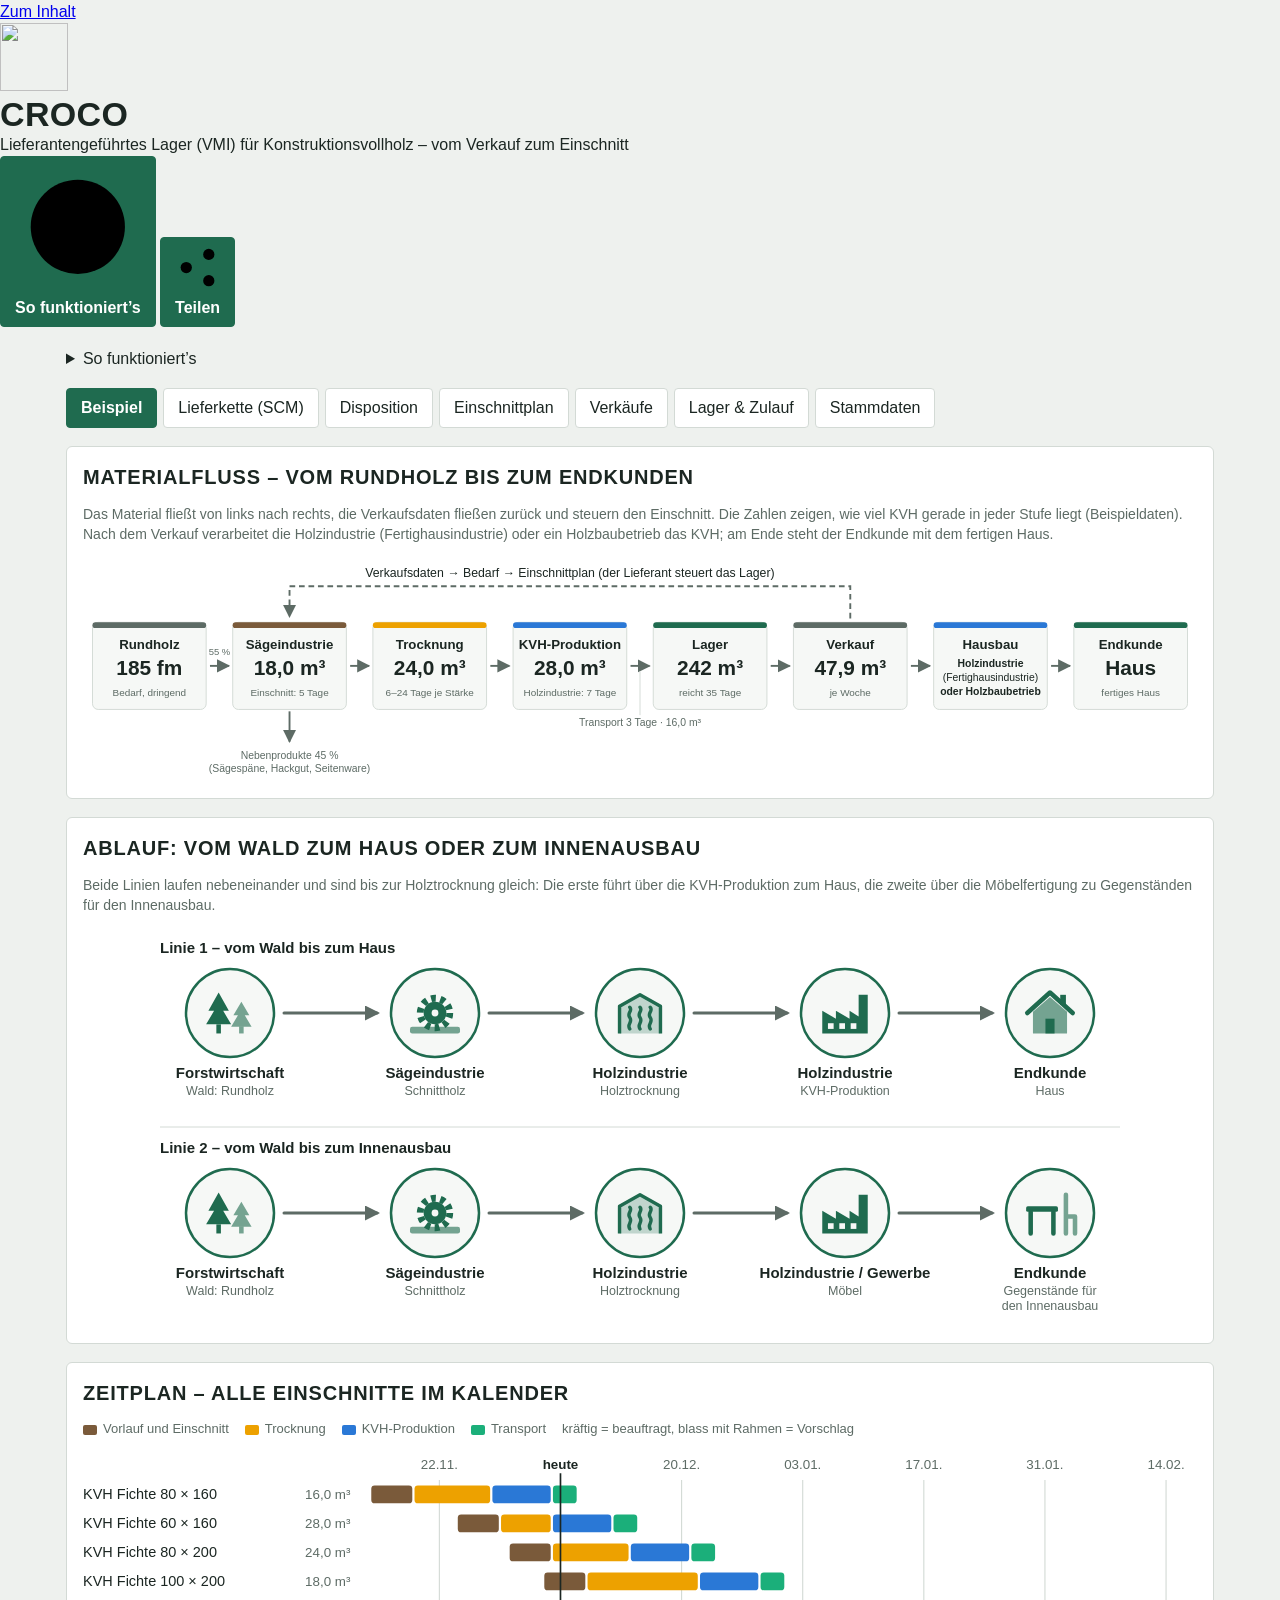
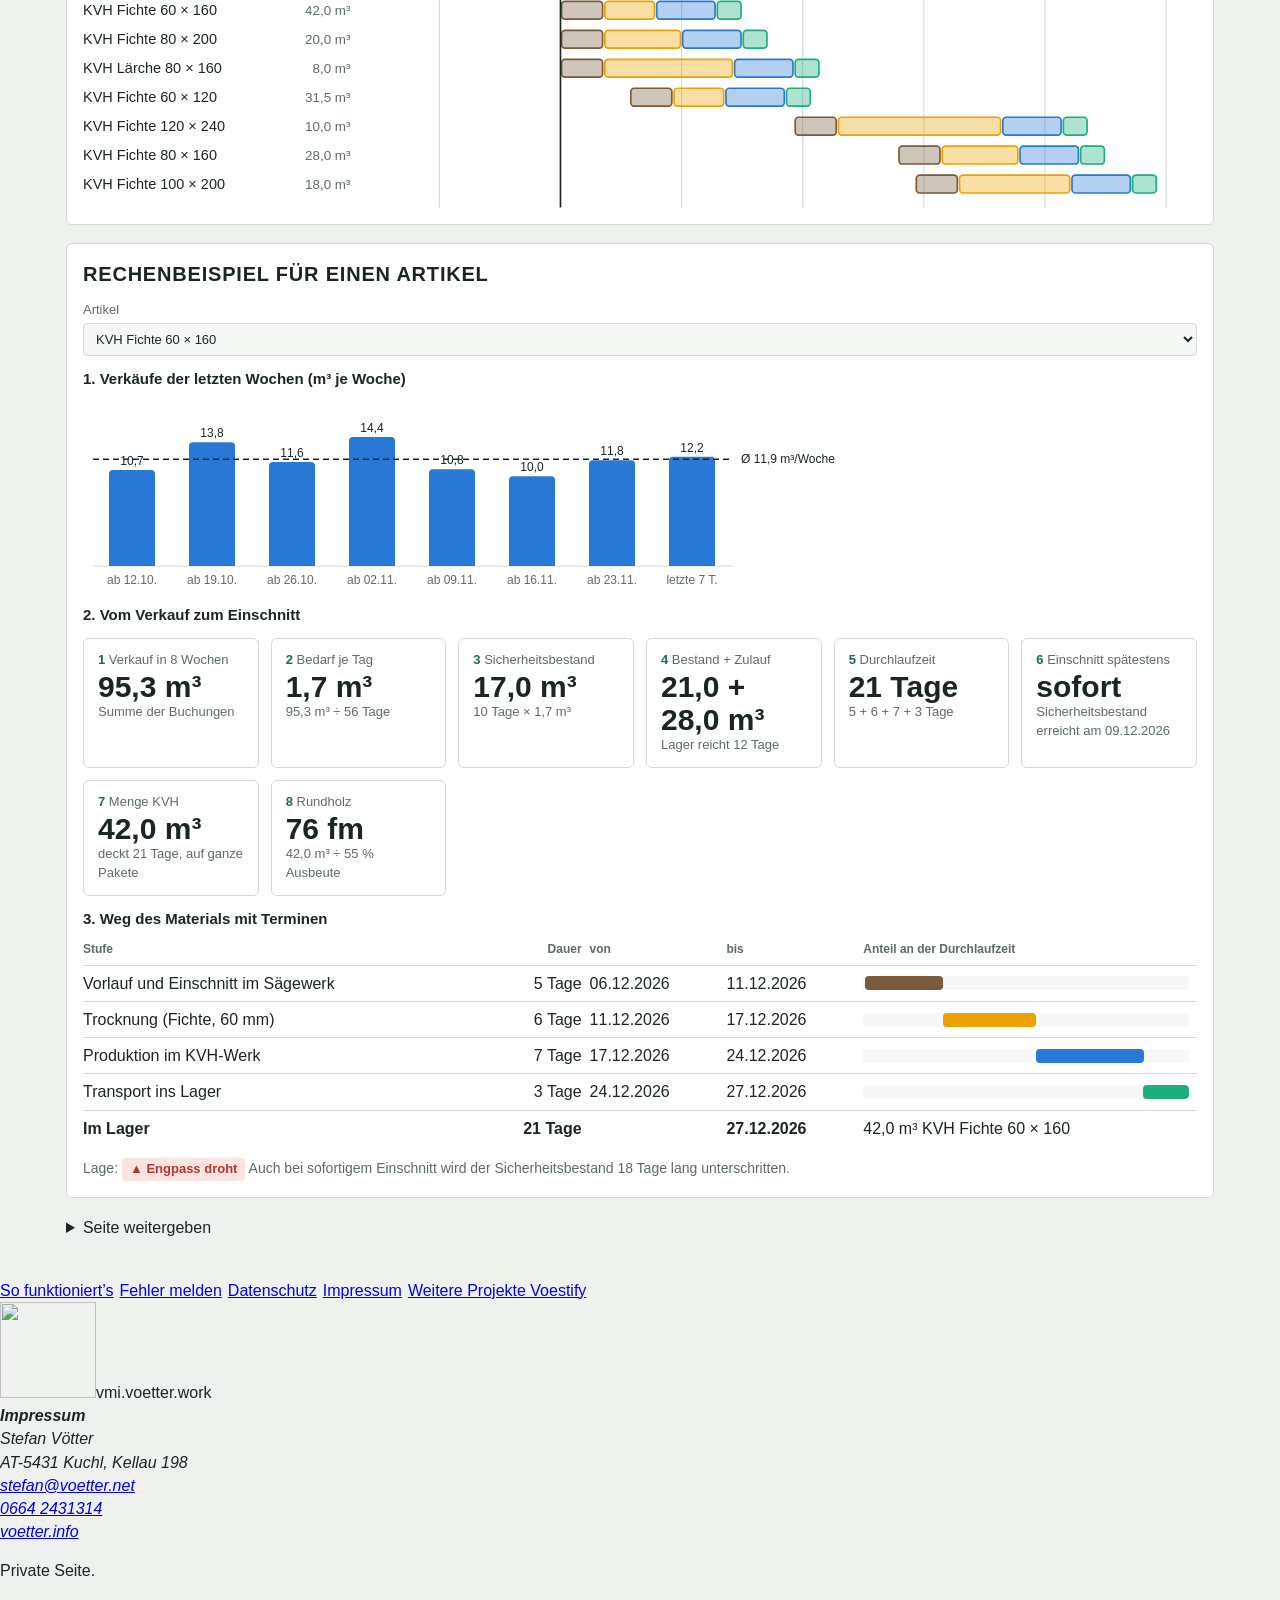
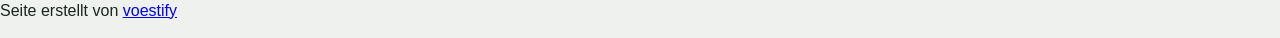
==== commit f649d9f9: "Ablauf neu benannt: Forstwirtschaft, Sägeindustrie, Holzindustrie (Trocknung, KVH-Produktion oder Mö" ====
--- a/public/index.html
+++ b/public/index.html
@@ -225,8 +225,8 @@
       <div class="scroll"><div id="flow" style="min-width:820px"></div></div>
     </div>
     <div class="panel">
-      <h2>Zwei Linien: vom Wald zum Haus, vom Forst zum Möbel</h2>
-      <p class="hint">Beide Linien laufen nebeneinander: Die erste endet beim Endkunden mit dem fertigen Haus, die zweite mit dem Möbel.</p>
+      <h2>Ablauf: vom Wald zum Haus oder zum Innenausbau</h2>
+      <p class="hint">Beide Linien laufen nebeneinander und sind bis zur Holztrocknung gleich: Die erste führt über die KVH-Produktion zum Haus, die zweite über die Möbelfertigung zu Gegenständen für den Innenausbau.</p>
       <div id="simple2"></div>
     </div>
     <div class="panel">
@@ -559,17 +559,16 @@
 if (typeof document !== 'undefined') (function(){
 const KEY = 'croco-v2';
 const SCM_VAR = {
-  holzbau: ['Holzbau → Dachstuhl / Haus', 'Holzbau: Abbund und Vorfertigung', 15, 90, 1, 'Dachstuhl / Haus: Montage auf der Baustelle', 10, 280, 25, 320, 12],
-  tischlerei: ['Tischlerei → Tisch / Möbel', 'Tischlerei: Zuschnitt und Fertigung', 20, 70, 1, 'Tisch / Möbel: Lieferung und Aufbau', 2, 2500, 60, 150, 0.08],
-  industrie: ['Holzindustrie → andere Holzprodukte', 'Holzindustrie: z. B. KVH, Leimholz', 7, 85, 2, 'Holzprodukte: Übernahme', 1, 130, 15, 0, 40]
+  holzbau: ['Holzindustrie: KVH-Produktion → Haus', 'Holzindustrie', 7, 88, 2, 'Haus', 10, 130, 25, 320, 12, 'KVH-Produktion'],
+  tischlerei: ['Holzindustrie / Gewerbe: Möbel → Innenausbau', 'Holzindustrie / Gewerbe', 20, 70, 1, 'Gegenstände für den Innenausbau', 2, 2500, 60, 150, 0.08, 'Möbelfertigung']
 };
 function scmDefault(v){
   const x = SCM_VAR[v];
-  return { variante: v, menge: x[10], mode: 'rueck', date: iso(addDays(now, 70)), neben: 20, st: [
-    { name: 'Wald', sub: 'Holzernte und Rückung', tage: 12, ausbeute: 100, trans: 3, icon: 'wald', kost: 110, ktrans: 14 },
-    { name: 'Sägewerk', sub: 'Einschnitt zu Schnittholz', tage: 5, ausbeute: 55, trans: 1, icon: 'saege', kost: 35, ktrans: 6 },
-    { name: 'Holztrocknung', sub: 'Trockenkammer', tage: 9, ausbeute: 95, trans: 2, icon: 'trock', kost: 30, ktrans: 12 },
-    { name: 'Weiterverarbeitung', sub: x[1], tage: x[2], ausbeute: x[3], trans: x[4], icon: 'prod', kost: x[7], ktrans: x[8] },
+  return { v: 2, variante: v, menge: x[10], mode: 'rueck', date: iso(addDays(now, 70)), neben: 20, st: [
+    { name: 'Forstwirtschaft', sub: 'Wald: Rundholz', tage: 12, ausbeute: 100, trans: 3, icon: 'wald', kost: 110, ktrans: 14 },
+    { name: 'Sägeindustrie', sub: 'Schnittholz', tage: 5, ausbeute: 55, trans: 1, icon: 'saege', kost: 35, ktrans: 6 },
+    { name: 'Holztrocknung', sub: 'Holzindustrie', tage: 9, ausbeute: 95, trans: 2, icon: 'trock', kost: 30, ktrans: 12 },
+    { name: x[11], sub: x[1], tage: x[2], ausbeute: x[3], trans: x[4], icon: 'prod', kost: x[7], ktrans: x[8] },
     { name: 'Endkunde', sub: x[5], tage: x[6], ausbeute: 100, trans: 0, icon: 'haus', kost: x[9], ktrans: 0 }
   ] };
 }
@@ -585,8 +584,7 @@
 }
 function save(){ try { localStorage.setItem(KEY, JSON.stringify(state)); } catch(e){} }
 state = load();
-if (state.scm && state.scm.st[4] && /^(Kunde|Endanwender\*in)$/.test(state.scm.st[4].name)) state.scm.st[4].name = 'Endkunde';
-if (!state.scm || state.scm.st[0].kost === undefined) state.scm = scmDefault(state.scm && SCM_VAR[state.scm.variante] ? state.scm.variante : 'holzbau');
+if (!state.scm || state.scm.v !== 2) state.scm = scmDefault(state.scm && SCM_VAR[state.scm.variante] ? state.scm.variante : 'holzbau');
 
 const $ = id => document.getElementById(id);
 const esc = s => String(s).replace(/[&<>"']/g, c => ({'&':'&amp;','<':'&lt;','>':'&gt;','"':'&quot;',"'":'&#39;'}[c]));
@@ -717,9 +715,9 @@
   const dry = state.trocknung.map(r => r.tage), dmin = dry.length ? Math.min(...dry) : 0, dmax = dry.length ? Math.max(...dry) : 0;
   const boxes = [
     ['Rundholz', n0(fm) + ' fm', 'Bedarf, dringend', 'muted'],
-    ['Sägewerk', n1(q.saege) + ' m³', 'Einschnitt: ' + P.vorlauf + ' Tage', 'p1'],
+    ['Sägeindustrie', n1(q.saege) + ' m³', 'Einschnitt: ' + P.vorlauf + ' Tage', 'p1'],
     ['Trocknung', n1(q.trock) + ' m³', dmin + '–' + dmax + ' Tage je Stärke', 'p2'],
-    ['KVH-Werk', n1(q.prod) + ' m³', 'Produktion: ' + P.produktion + ' Tage', 'p3'],
+    ['KVH-Produktion', n1(q.prod) + ' m³', 'Holzindustrie: ' + P.produktion + ' Tage', 'p3'],
     ['Lager', n0(bestand) + ' m³', 'reicht ' + (wk > 0 ? n0(bestand / wk * 7) : '–') + ' Tage', 'accent'],
     ['Verkauf', n1(wk) + ' m³', 'je Woche', 'muted'],
     ['Hausbau', ['Holzindustrie', '(Fertighausindustrie)', 'oder Holzbaubetrieb'], '', 'p3'],
@@ -847,7 +845,7 @@
     '<g fill="none" stroke="#f08a4b" stroke-width="2" stroke-linecap="round"><path d="M46 26c-3-4 3-6 0-10s3-6 0-9"/><path d="M70 26c-3-4 3-6 0-10s3-6 0-9"/><path d="M94 26c-3-4 3-6 0-10s3-6 0-9"/></g>' +
     '<rect x="126" y="50" width="12" height="28" rx="2" fill="#aab1b9"/><circle cx="132" cy="58" r="3.5" fill="#fff"/><path d="M132 58l2-2" stroke="#c9684a" stroke-width="1"/><text x="132" y="72" text-anchor="middle" font-size="5" fill="#33383f" font-family="sans-serif">15 %</text>';
 const P_HALLE = '<path d="M4 78V42l38-18 38 18v36z" fill="#e9dcc4" stroke="#b98a55" stroke-width="1.5"/><path d="M0 44l42-20 42 20" fill="none" stroke="#8a6238" stroke-width="3.5" stroke-linecap="round" stroke-linejoin="round"/><rect x="14" y="50" width="56" height="28" fill="#5b4636"/>' +
-    '<g stroke="#e3c08a" stroke-width="3" stroke-linejoin="round" stroke-linecap="round" fill="none"><path d="M22 74l20-20 20 20z"/><path d="M42 54v20M32 64l10 10M52 64L42 74"/></g><rect x="28" y="36" width="28" height="8" rx="1.5" fill="#fff"/><text x="42" y="42.2" text-anchor="middle" font-size="5.6" font-weight="700" fill="#5b4636" font-family="sans-serif">HOLZBAU</text>';
+    '<g stroke="#e3c08a" stroke-width="3" stroke-linejoin="round" stroke-linecap="round" fill="none"><path d="M22 74l20-20 20 20z"/><path d="M42 54v20M32 64l10 10M52 64L42 74"/></g><rect x="19" y="36" width="46" height="8" rx="1.5" fill="#fff"/><text x="42" y="42" text-anchor="middle" font-size="5" font-weight="700" fill="#5b4636" font-family="sans-serif">HOLZINDUSTRIE</text>';
 const P_HAUS = '<rect x="52" y="48" width="66" height="34" fill="#f4ead6"/><rect x="52" y="48" width="66" height="34" fill="none" stroke="#b98a55" stroke-width="1.5"/>' +
     '<path d="M44 50L85 20l41 30z" fill="#c9684a"/><g stroke="#b98a55" stroke-width="3" stroke-linecap="round" stroke-linejoin="round" fill="none"><path d="M85 20l41 30M85 20v30M100 31l-15 19M113 41l-28 9"/></g><path d="M44 50L85 20v30z" fill="#a9523a"/>' +
     '<rect x="62" y="58" width="12" height="24" fill="#8a6238"/><circle cx="71.5" cy="71" r="1" fill="#ffe08a"/><rect x="88" y="58" width="20" height="13" fill="#cfe8f5" stroke="#fff" stroke-width="1.5"/><path d="M98 58v13" stroke="#fff" stroke-width="1.2"/>' +
@@ -877,13 +875,12 @@
 
 /* Einfache Grafik mit zwei parallelen Linien: Wald → Haus und Forst → Möbel */
 function simpleFlow(variante, mid){
+  const start = [['Forstwirtschaft', ['Wald: Rundholz'], 'wald'], ['Sägeindustrie', ['Schnittholz'], 'saege'], ['Holzindustrie', ['Holztrocknung'], 'trock']];
   const lines = [
-    { titel: 'Linie 1 – vom Wald bis zum Haus', on: variante === 'holzbau', n: [
-      ['Wald', ['Holzernte'], 'wald'], ['Sägewerk', ['Einschnitt'], 'saege'], ['Trocknung', ['Trockenkammer'], 'trock'],
-      ['Holzindustrie', ['(Fertighausindustrie)', 'oder Holzbaubetrieb'], 'prod'], ['Endkunde', ['fertiges Haus'], 'haus']] },
-    { titel: 'Linie 2 – vom Forst bis zum Möbel', on: variante === 'tischlerei', n: [
-      ['Forst', ['Holzernte'], 'wald'], ['Sägewerk', ['Einschnitt'], 'saege'], ['Trocknung', ['Trockenkammer'], 'trock'],
-      ['Holzindustrie', ['oder Tischler'], 'prod'], ['Endkunde', ['das Möbel'], 'moebel']] }
+    { titel: 'Linie 1 – vom Wald bis zum Haus', kurz: 'Linie 1: Haus', on: variante === 'holzbau', n: [...start,
+      ['Holzindustrie', ['KVH-Produktion'], 'prod'], ['Endkunde', ['Haus'], 'haus']] },
+    { titel: 'Linie 2 – vom Wald bis zum Innenausbau', kurz: 'Linie 2: Innenausbau', on: variante === 'tischlerei', n: [...start,
+      ['Holzindustrie / Gewerbe', ['Möbel'], 'prod'], ['Endkunde', ['Gegenstände für', 'den Innenausbau'], 'moebel']] }
   ];
   const node = (cx, cy, r, icon, on) => `<circle cx="${cx}" cy="${cy}" r="${r}" fill="${on ? 'var(--good-bg)' : 'var(--field)'}" stroke="var(--accent)" stroke-width="${on ? 4 : 2.5}"/>
     <g transform="translate(${cx - r*0.62} ${cy - r*0.62}) scale(${r*1.24/48})" style="color:var(--accent)">${ICON[icon]}</g>`;
@@ -904,17 +901,17 @@
   } else {
     W = 360; H = 736; const xs = [92, 268], r = 32, PI = 142;
     lines.forEach((L, k) => {
-      g += `<text x="${xs[k]}" y="18" text-anchor="middle" font-size="14" font-weight="700" fill="var(--ink)">${k ? 'Linie 2: Möbel' : 'Linie 1: Haus'}</text>`;
+      g += `<text x="${xs[k]}" y="18" text-anchor="middle" font-size="14" font-weight="700" fill="var(--ink)">${L.kurz}</text>`;
       L.n.forEach((m, i) => {
         const y = 62 + i * PI;
-        g += node(xs[k], y, r, m[2], L.on) + `<text x="${xs[k]}" y="${y+r+17}" text-anchor="middle" font-size="14" font-weight="700" fill="var(--ink)">${m[0]}</text>` +
+        g += node(xs[k], y, r, m[2], L.on) + `<text x="${xs[k]}" y="${y+r+17}" text-anchor="middle" font-size="13" font-weight="700" fill="var(--ink)">${m[0]}</text>` +
           m[1].map((t, j) => `<text x="${xs[k]}" y="${y+r+32+j*13}" text-anchor="middle" font-size="11.5">${t}</text>`).join('');
         if (i < 4) g += arrow(`M${xs[k]} ${y+r+(m[1].length > 1 ? 52 : 40)}V${y+PI-r-10}`);
       });
     });
     g += `<path d="M180 30V726" stroke="var(--line)"/>`;
   }
-  return `<svg viewBox="0 0 ${W} ${H}" style="display:block;width:100%;height:auto;max-width:${M ? 380 : 1000}px;margin:0 auto" role="img" aria-label="Zwei parallele Linien. Linie 1: Wald, Sägewerk, Trocknung, Holzindustrie (Fertighausindustrie) oder Holzbaubetrieb, Endkunde mit fertigem Haus. Linie 2: Forst, Sägewerk, Trocknung, Holzindustrie oder Tischler, das Möbel beim Endkunden." font-size="12.5" fill="var(--muted)" font-family="inherit">${g}</svg>`;
+  return `<svg viewBox="0 0 ${W} ${H}" style="display:block;width:100%;height:auto;max-width:${M ? 380 : 1000}px;margin:0 auto" role="img" aria-label="Zwei parallele Linien. Linie 1: Forstwirtschaft (Rundholz), Sägeindustrie (Schnittholz), Holzindustrie (Holztrocknung), Holzindustrie (KVH-Produktion), Endkunde (Haus). Linie 2: Forstwirtschaft, Sägeindustrie, Holztrocknung, Holzindustrie oder Gewerbe (Möbel), Endkunde (Gegenstände für den Innenausbau)." font-size="12.5" fill="var(--muted)" font-family="inherit">${g}</svg>`;
 }
 /* Stoffstrom: Ausbeute je Produktionsschritt und wohin die Nebenströme gehen (Anteile der Nebenströme sind Beispielwerte) */
 const NEBEN = {
@@ -924,12 +921,12 @@
 };
 function stoffstrom(K, out, nq){
   const q = [out[0], out[1], out[2], out[3]], q0 = q[0], pct = x => n0(x / q0 * 100) + ' %';
-  const haupt = ['Rundholz', 'Schnittholz, frisch', 'Schnittholz, trocken', K[4].sub.split(':')[0].split(' / ')[0] === 'Holzprodukte' ? 'Holzprodukt' : 'Fertiges Produkt'];
+  const haupt = ['Rundholz', 'Schnittholz, frisch', 'Schnittholz, trocken', K[3].name === 'KVH-Produktion' ? 'KVH' : 'Möbel'];
   const W = 1000, HH = 150, NW = 14, xs = [30, 270, 510, 750], top = 78, h = x => Math.max(2, x / q0 * HH);
   const band = (x0, a0, b0, x1, a1, b1, col, op) => { const m = (x0 + x1) / 2; return `<path d="M${x0} ${a0}C${m} ${a0} ${m} ${a1} ${x1} ${a1}V${b1}C${m} ${b1} ${m} ${b0} ${x0} ${b0}z" fill="var(--${col})" fill-opacity="${op}"/>`; };
-  let g = '', gb = '', rows = `<tr><td>Forst</td><td><b>${haupt[0]}</b></td><td class="r">100 %</td><td class="r">${nq(q0)} fm</td><td>Sägewerk</td></tr>`, maxY = top + HH;
-  const schritt = ['Sägewerk', 'Trocknung', K[3].name];
-  const ziel = ['Trocknung', K[3].name, 'Endkunde'];
+  let g = '', gb = '', rows = `<tr><td>${esc(K[0].name)}</td><td><b>${haupt[0]}</b></td><td class="r">100 %</td><td class="r">${nq(q0)} fm</td><td>${esc(K[1].name)}</td></tr>`, maxY = top + HH;
+  const schritt = [K[1].name, K[2].name, K[3].name];
+  const ziel = [K[2].name, K[3].name, 'Endkunde: ' + K[4].sub];
   g += `<rect x="${xs[0]}" y="${top}" width="${NW}" height="${h(q0)}" rx="2" fill="var(--accent)"/><text x="${xs[0]}" y="${top-24}" font-weight="700" fill="var(--ink)" font-size="13">${haupt[0]}</text><text x="${xs[0]}" y="${top-8}">${nq(q0)} fm · 100 %</text>`;
   for (let j = 0; j < 3; j++){
     const x0 = xs[j] + NW, x1 = xs[j+1], hm = h(q[j+1]);
@@ -952,7 +949,7 @@
     }
   }
   const xe = xs[3] + NW;
-  g += band(xe, top, top + h(q[3]), 960, top, top + h(q[3]), 'accent', 0.35) + `<path d="M960 ${top-4}l14 ${h(q[3])/2+4}l-14 ${h(q[3])/2+4}z" fill="var(--accent)"/><text x="${(xe+960)/2}" y="18" text-anchor="middle" font-weight="700" fill="var(--ink)" font-size="14">Endkunde</text><text x="${(xe+960)/2}" y="34" text-anchor="middle">${esc(K[4].sub.split(':')[0])}</text>`;
+  g += band(xe, top, top + h(q[3]), 960, top, top + h(q[3]), 'accent', 0.35) + `<path d="M960 ${top-4}l14 ${h(q[3])/2+4}l-14 ${h(q[3])/2+4}z" fill="var(--accent)"/><text x="${(xe+960)/2}" y="18" text-anchor="middle" font-weight="700" fill="var(--ink)" font-size="14">Endkunde</text><text x="${(xe+960)/2}" y="34" text-anchor="middle">${esc(K[4].sub.length > 20 ? 'Innenausbau' : K[4].sub)}</text>`;
   return { svg: `<svg viewBox="0 0 ${W} ${maxY + 6}" style="display:block;width:100%;height:auto" role="img" aria-label="Stoffstrom vom Rundholz zum fertigen Produkt mit den Nebenströmen je Produktionsschritt" font-size="12" fill="var(--muted)" font-family="inherit">${gb}${g}</svg>`, rows };
 }
 function panorama(K, out, cumA, eur, nq, unit){
@@ -981,7 +978,7 @@
     ${sc(P_SAEGE, 205, 1.12)}${sc(P_TROCK, 400, 1.12)}${sc(P_HALLE, 622, 1.5)}${sc(P_HAUS, 760, 1.3)}
     ${TREE(790, 204, 46, '#2f7d4f')}
     ${PERSON(946, G + 14, '#2a78d6', '#5b4636', true)}${PERSON(974, G + 14, '#1baf7a', '#33383f', false)}
-    ${TRUCK(168, R, 'logs')}${TRUCK(560, R, 'boards')}${TRUCK(762, R, K[3] && /Tisch|Industrie|Holzindustrie/.test(K[3].sub) ? 'boards' : 'truss')}
+    ${TRUCK(168, R, 'logs')}${TRUCK(560, R, 'boards')}${TRUCK(762, R, K[3] && K[3].name !== 'KVH-Produktion' ? 'boards' : 'truss')}
     </g>${lab}</svg>`;
 }
 
@@ -1070,7 +1067,7 @@
       <tr><td><b>Gesamt</b></td><td colspan="2" style="white-space:nowrap">Erlös Nebenprodukte: <input type="number" min="0" step="1" value="${S.neben}" id="scmNeben" style="width:70px" aria-label="Erlös Nebenprodukte in Euro je Kubikmeter"> €/m³</td><td></td><td class="r">${eur(cTrans)}</td><td class="r"><b>${eur(ctot)}</b></td><td class="r"><b>${eur(ctot / S.menge)}</b></td></tr></tbody>`;
     $('cTable').querySelectorAll('[data-c]').forEach(inp => inp.onchange = () => { K[+inp.dataset.c][inp.dataset.f] = Math.max(0, +inp.value || 0); save(); render(); });
     $('scmNeben').onchange = () => { S.neben = Math.max(0, +$('scmNeben').value || 0); save(); render(); };
-    const prod = S.variante === 'tischlerei' ? 'Tisch' : S.variante === 'holzbau' ? 'Dachstuhl' : 'Holzprodukt';
+    const prod = S.variante === 'tischlerei' ? 'Möbel' : 'KVH im Haus';
     $('cNote').innerHTML = `Vom Rundholz (${eur(K[0].kost)} je fm) zum fertigen ${prod}: <b>${eur(ctot)}</b> für ${nq(S.menge)} m³, das sind <b>${eur(ctot / S.menge)} je m³</b>. Alle Kostensätze sind Beispielwerte ohne Gewinn, Gemeinkosten und Umsatzsteuer. Der Erlös für Nebenprodukte (Sägespäne, Hackgut) wird im Sägewerk abgezogen.`;
   }
 
@@ -1106,7 +1103,7 @@
 $('scmMenge').onchange = () => { state.scm.menge = Math.max(0.01, +$('scmMenge').value || 0.01); save(); render(); };
 $('scmVar').onchange = () => {
   const v = $('scmVar').value, x = SCM_VAR[v], K = state.scm.st; state.scm.variante = v;
-  Object.assign(K[3], { sub: x[1], tage: x[2], ausbeute: x[3], trans: x[4], kost: x[7], ktrans: x[8] }); Object.assign(K[4], { sub: x[5], tage: x[6], kost: x[9] }); state.scm.menge = x[10]; save(); render();
+  Object.assign(K[3], { name: x[11], sub: x[1], tage: x[2], ausbeute: x[3], trans: x[4], kost: x[7], ktrans: x[8] }); Object.assign(K[4], { sub: x[5], tage: x[6], kost: x[9] }); state.scm.menge = x[10]; save(); render();
 };
 
 /* ----- Einschnittplan ----- */
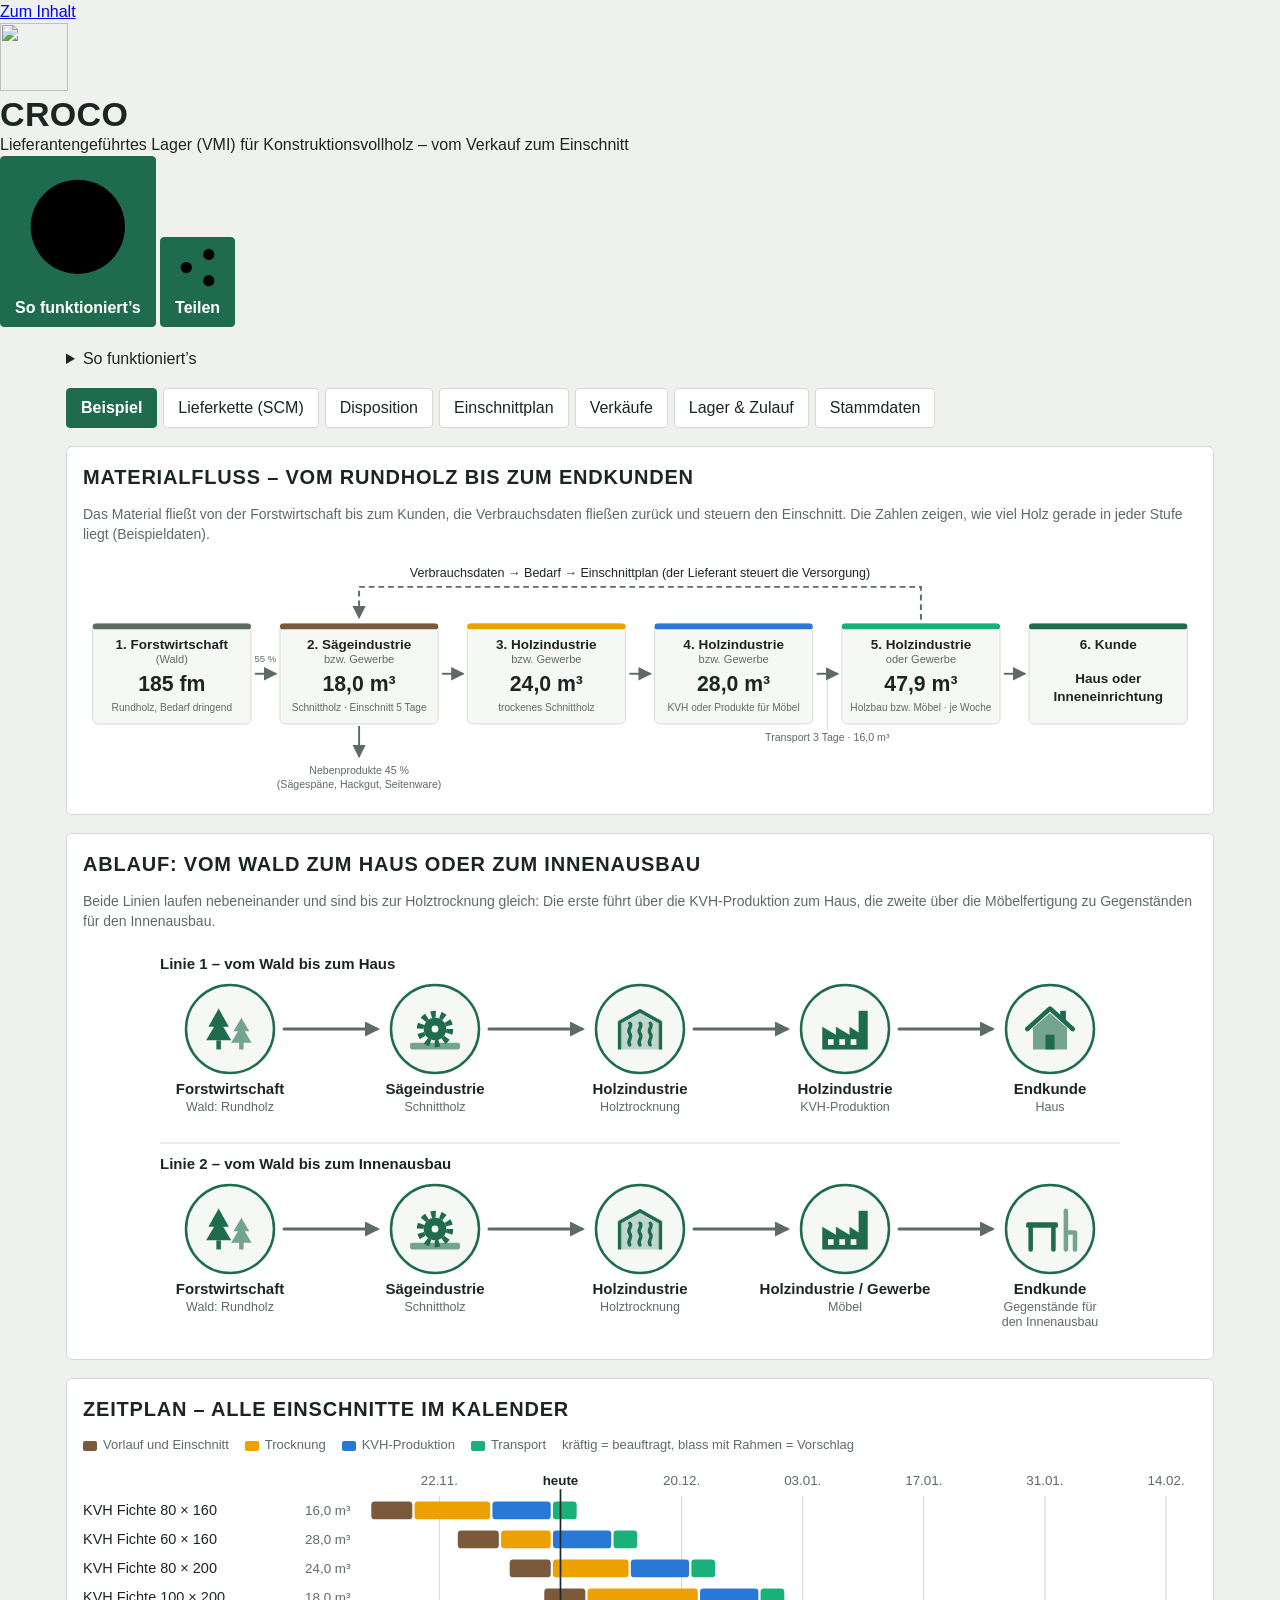
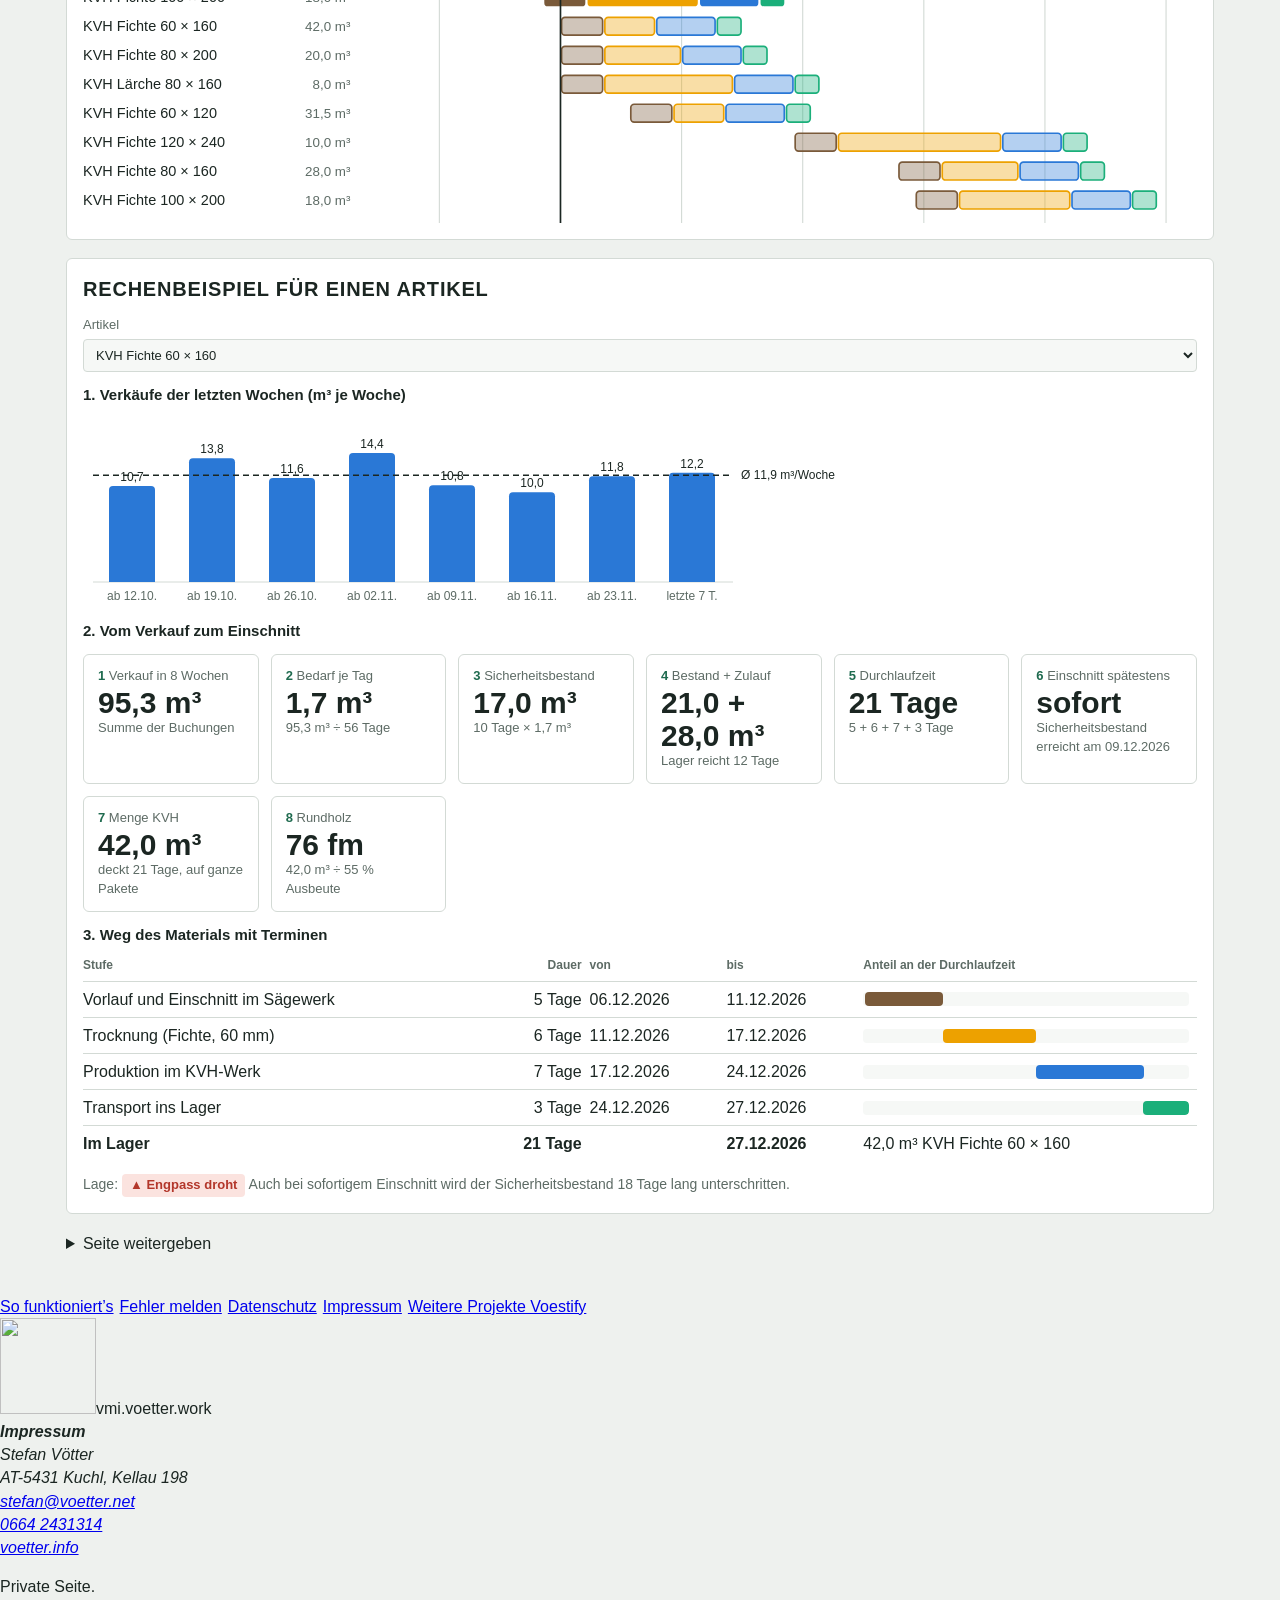
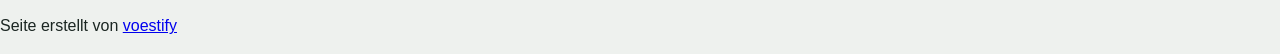
==== commit ac05d7e3: "Materialfluss: sechs Stufen von der Forstwirtschaft bis zum Kunden, ohne Lager Co-Authored-By: Claud" ====
--- a/public/index.html
+++ b/public/index.html
@@ -221,7 +221,7 @@
   <section id="tab-beispiel" class="tab" hidden>
     <div class="panel">
       <h2>Materialfluss – vom Rundholz bis zum Endkunden</h2>
-      <p class="hint">Das Material fließt von links nach rechts, die Verkaufsdaten fließen zurück und steuern den Einschnitt. Die Zahlen zeigen, wie viel KVH gerade in jeder Stufe liegt (Beispieldaten). Nach dem Verkauf verarbeitet die Holzindustrie (Fertighausindustrie) oder ein Holzbaubetrieb das KVH; am Ende steht der Endkunde mit dem fertigen Haus.</p>
+      <p class="hint">Das Material fließt von der Forstwirtschaft bis zum Kunden, die Verbrauchsdaten fließen zurück und steuern den Einschnitt. Die Zahlen zeigen, wie viel Holz gerade in jeder Stufe liegt (Beispieldaten).</p>
       <div class="scroll"><div id="flow" style="min-width:820px"></div></div>
     </div>
     <div class="panel">
@@ -714,39 +714,39 @@
   const fm = urgent.reduce((s,p) => s + p.vorschlag.rundholz, 0);
   const dry = state.trocknung.map(r => r.tage), dmin = dry.length ? Math.min(...dry) : 0, dmax = dry.length ? Math.max(...dry) : 0;
   const boxes = [
-    ['Rundholz', n0(fm) + ' fm', 'Bedarf, dringend', 'muted'],
-    ['Sägeindustrie', n1(q.saege) + ' m³', 'Einschnitt: ' + P.vorlauf + ' Tage', 'p1'],
-    ['Trocknung', n1(q.trock) + ' m³', dmin + '–' + dmax + ' Tage je Stärke', 'p2'],
-    ['KVH-Produktion', n1(q.prod) + ' m³', 'Holzindustrie: ' + P.produktion + ' Tage', 'p3'],
-    ['Lager', n0(bestand) + ' m³', 'reicht ' + (wk > 0 ? n0(bestand / wk * 7) : '–') + ' Tage', 'accent'],
-    ['Verkauf', n1(wk) + ' m³', 'je Woche', 'muted'],
-    ['Hausbau', ['Holzindustrie', '(Fertighausindustrie)', 'oder Holzbaubetrieb'], '', 'p3'],
-    ['Endkunde', 'Haus', 'fertiges Haus', 'accent']
+    ['Forstwirtschaft', '(Wald)', n0(fm) + ' fm', 'Rundholz, Bedarf dringend', 'muted'],
+    ['Sägeindustrie', 'bzw. Gewerbe', n1(q.saege) + ' m³', 'Schnittholz · Einschnitt ' + P.vorlauf + ' Tage', 'p1'],
+    ['Holzindustrie', 'bzw. Gewerbe', n1(q.trock) + ' m³', 'trockenes Schnittholz', 'p2'],
+    ['Holzindustrie', 'bzw. Gewerbe', n1(q.prod) + ' m³', 'KVH oder Produkte für Möbel', 'p3'],
+    ['Holzindustrie', 'oder Gewerbe', n1(wk) + ' m³', 'Holzbau bzw. Möbel · je Woche', 'p4'],
+    ['Kunde', '', ['Haus oder', 'Inneneinrichtung'], '', 'accent']
   ];
   const NB = boxes.length;
-  const BW = 120, BH = 92, GAP = 28, X0 = 10, Y0 = 70, FW = X0*2 + NB*BW + (NB-1)*GAP;
+  const BW = 164, BH = 104, GAP = 30, X0 = 10, Y0 = 70, FW = X0*2 + NB*BW + (NB-1)*GAP;
   const bx = i => X0 + i * (BW + GAP);
   let f = `<defs><marker id="ah" viewBox="0 0 10 10" refX="9" refY="5" markerWidth="7" markerHeight="7" orient="auto-start-reverse"><path d="M0 0L10 5L0 10z" fill="var(--muted)"/></marker></defs>`;
   boxes.forEach((b, i) => {
+    const cx = bx(i) + BW/2;
     f += `<rect x="${bx(i)}" y="${Y0}" width="${BW}" height="${BH}" rx="6" fill="var(--field)" stroke="var(--line)"/>
-      <rect x="${bx(i)}" y="${Y0}" width="${BW}" height="6" rx="3" fill="var(--${b[3]})"/>
-      <text x="${bx(i)+BW/2}" y="${Y0+28}" text-anchor="middle" font-weight="600" fill="var(--ink)" font-size="14">${b[0]}</text>
-      ${Array.isArray(b[1]) ? b[1].map((t, k) => `<text x="${bx(i)+BW/2}" y="${Y0+47+k*15}" text-anchor="middle" font-weight="${k === 1 ? 400 : 600}" fill="var(--ink)" font-size="11">${esc(t)}</text>`).join('') : `<text x="${bx(i)+BW/2}" y="${Y0+56}" text-anchor="middle" font-weight="700" fill="var(--ink)" font-size="22" font-family="var(--display)">${b[1]}</text>`}
-      <text x="${bx(i)+BW/2}" y="${Y0+78}" text-anchor="middle" font-size="10.5">${esc(b[2])}</text>`;
+      <rect x="${bx(i)}" y="${Y0}" width="${BW}" height="6" rx="3" fill="var(--${b[4]})"/>
+      <text x="${cx}" y="${Y0+26}" text-anchor="middle" font-weight="700" fill="var(--ink)" font-size="14">${i+1}. ${b[0]}</text>
+      <text x="${cx}" y="${Y0+41}" text-anchor="middle" font-size="11.5">${b[1]}</text>
+      ${Array.isArray(b[2]) ? b[2].map((t, k) => `<text x="${cx}" y="${Y0+62+k*18}" text-anchor="middle" font-weight="600" fill="var(--ink)" font-size="14">${esc(t)}</text>`).join('') : `<text x="${cx}" y="${Y0+70}" text-anchor="middle" font-weight="700" fill="var(--ink)" font-size="22" font-family="var(--display)">${b[2]}</text>`}
+      <text x="${cx}" y="${Y0+91}" text-anchor="middle" font-size="10.5">${esc(b[3])}</text>`;
     if (i < NB - 1) f += `<line x1="${bx(i)+BW+4}" x2="${bx(i+1)-4}" y1="${Y0+BH/2}" y2="${Y0+BH/2}" stroke="var(--muted)" stroke-width="2" marker-end="url(#ah)"/>`;
   });
   const tx = bx(3) + BW + GAP/2;
   f += `<text x="${tx}" y="${Y0+BH+18}" text-anchor="middle" font-size="11">Transport ${P.transport} Tage${q.trans ? ' · ' + n1(q.trans) + ' m³' : ''}</text>
     <line x1="${tx}" x2="${tx}" y1="${Y0+BH/2+6}" y2="${Y0+BH+6}" stroke="var(--line)"/>`;
-  const sx = bx(1) + BW/2, vx = bx(5) + BW/2;
+  const sx = bx(1) + BW/2, vx = bx(4) + BW/2;
   f += `<path d="M${vx} ${Y0-4} V32 H${sx} V${Y0-6}" fill="none" stroke="var(--muted)" stroke-width="2" stroke-dasharray="6 4" marker-end="url(#ah)"/>
-    <text x="${(sx+vx)/2}" y="22" text-anchor="middle" font-size="13" fill="var(--ink)">Verkaufsdaten → Bedarf → Einschnittplan (der Lieferant steuert das Lager)</text>
+    <text x="${(sx+vx)/2}" y="22" text-anchor="middle" font-size="13" fill="var(--ink)">Verbrauchsdaten → Bedarf → Einschnittplan (der Lieferant steuert die Versorgung)</text>
     <line x1="${sx}" x2="${sx}" y1="${Y0+BH+2}" y2="${Y0+BH+34}" stroke="var(--muted)" stroke-width="2" marker-end="url(#ah)"/>
     <text x="${sx}" y="${Y0+BH+52}" text-anchor="middle" font-size="11">Nebenprodukte ${100 - P.ausbeute} %</text>
     <text x="${sx}" y="${Y0+BH+66}" text-anchor="middle" font-size="11">(Sägespäne, Hackgut, Seitenware)</text>
     <text x="${bx(0)+BW+GAP/2}" y="${Y0+BH/2-12}" text-anchor="middle" font-size="10">${P.ausbeute} %</text>`;
-  if (M) $('flow').innerHTML = `<div class="fl"><div class="ar">Verkaufsdaten → Bedarf → Einschnittplan<br>(der Lieferant steuert das Lager)</div>` + boxes.map((b, i) => `<div class="bx" style="--c:var(--${b[3]})"><b>${b[0]}</b>${Array.isArray(b[1]) ? `<small style="grid-column:1/-1;font-size:14px;color:var(--ink)">${esc(b[1].join(' '))}</small>` : `<strong>${b[1]}</strong>`}<small>${esc(b[2])}</small></div>` + (i < NB - 1 ? `<div class="ar">↓${i === 0 ? ' ' + P.ausbeute + ' % Ausbeute' : i === 1 ? ' Nebenprodukte ' + (100 - P.ausbeute) + ' % (Sägespäne, Hackgut, Seitenware)' : i === 3 ? ' Transport ' + P.transport + ' Tage' + (q.trans ? ' · ' + n1(q.trans) + ' m³' : '') : ''}</div>` : '')).join('') + '</div>';
-  else $('flow').innerHTML = `<svg viewBox="0 0 ${FW} ${Y0+BH+76}" style="display:block;width:100%;height:auto" role="img" aria-label="Materialfluss vom Rundholz über Sägewerk, Trocknung, KVH-Werk, Lager und Verkauf zur Holzindustrie oder zum Holzbaubetrieb und zum Endkunden mit dem fertigen Haus" font-size="12" fill="var(--muted)" font-family="inherit">${f}</svg>`;
+  if (M) $('flow').innerHTML = `<div class="fl"><div class="ar">Verbrauchsdaten → Bedarf → Einschnittplan<br>(der Lieferant steuert die Versorgung)</div>` + boxes.map((b, i) => `<div class="bx" style="--c:var(--${b[4]})"><b>${i+1}. ${b[0]} ${b[1]}</b>${Array.isArray(b[2]) ? `<small style="grid-column:1/-1;font-size:14px;color:var(--ink)">${esc(b[2].join(' '))}</small>` : `<strong>${b[2]}</strong>`}<small>${esc(b[3])}</small></div>` + (i < NB - 1 ? `<div class="ar">↓${i === 0 ? ' ' + P.ausbeute + ' % Ausbeute' : i === 1 ? ' Nebenprodukte ' + (100 - P.ausbeute) + ' % (Sägespäne, Hackgut, Seitenware)' : i === 3 ? ' Transport ' + P.transport + ' Tage' + (q.trans ? ' · ' + n1(q.trans) + ' m³' : '') : ''}</div>` : '')).join('') + '</div>';
+  else $('flow').innerHTML = `<svg viewBox="0 0 ${FW} ${Y0+BH+76}" style="display:block;width:100%;height:auto" role="img" aria-label="Materialfluss: Forstwirtschaft (Wald), Sägeindustrie bzw. Gewerbe (Schnittholz), Holzindustrie bzw. Gewerbe (trockenes Schnittholz), Holzindustrie bzw. Gewerbe (KVH oder Produkte für die Möbelherstellung), Holzindustrie oder Gewerbe (Holzbau bzw. Möbel), Kunde (Haus oder Inneneinrichtung)" font-size="12" fill="var(--muted)" font-family="inherit">${f}</svg>`;
 
   /* Zeitplan */
   const rows = state.zulauf.map(z => ({ name: (art(z.artikelId) || {name:'–'}).name, menge: z.menge, s: dayDiff(parseDate(z.start), now), t: z, fix: true }))
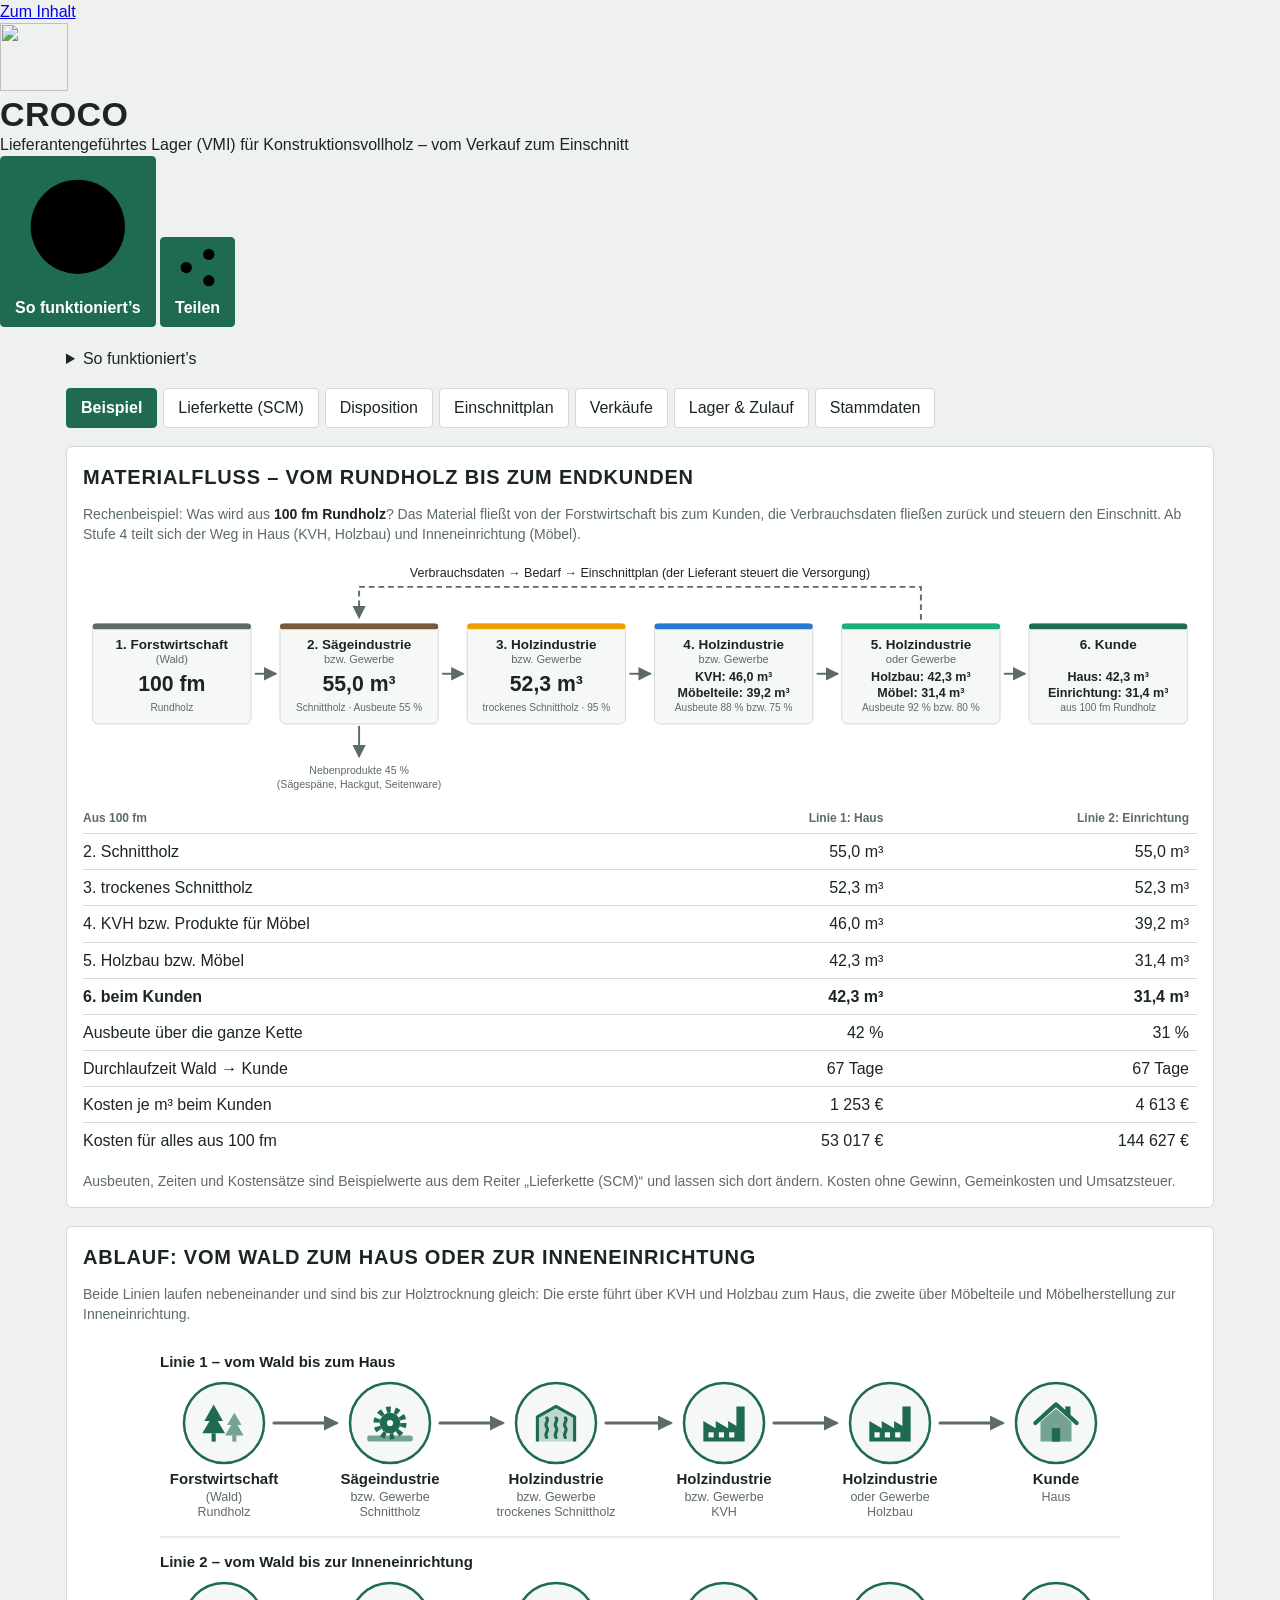
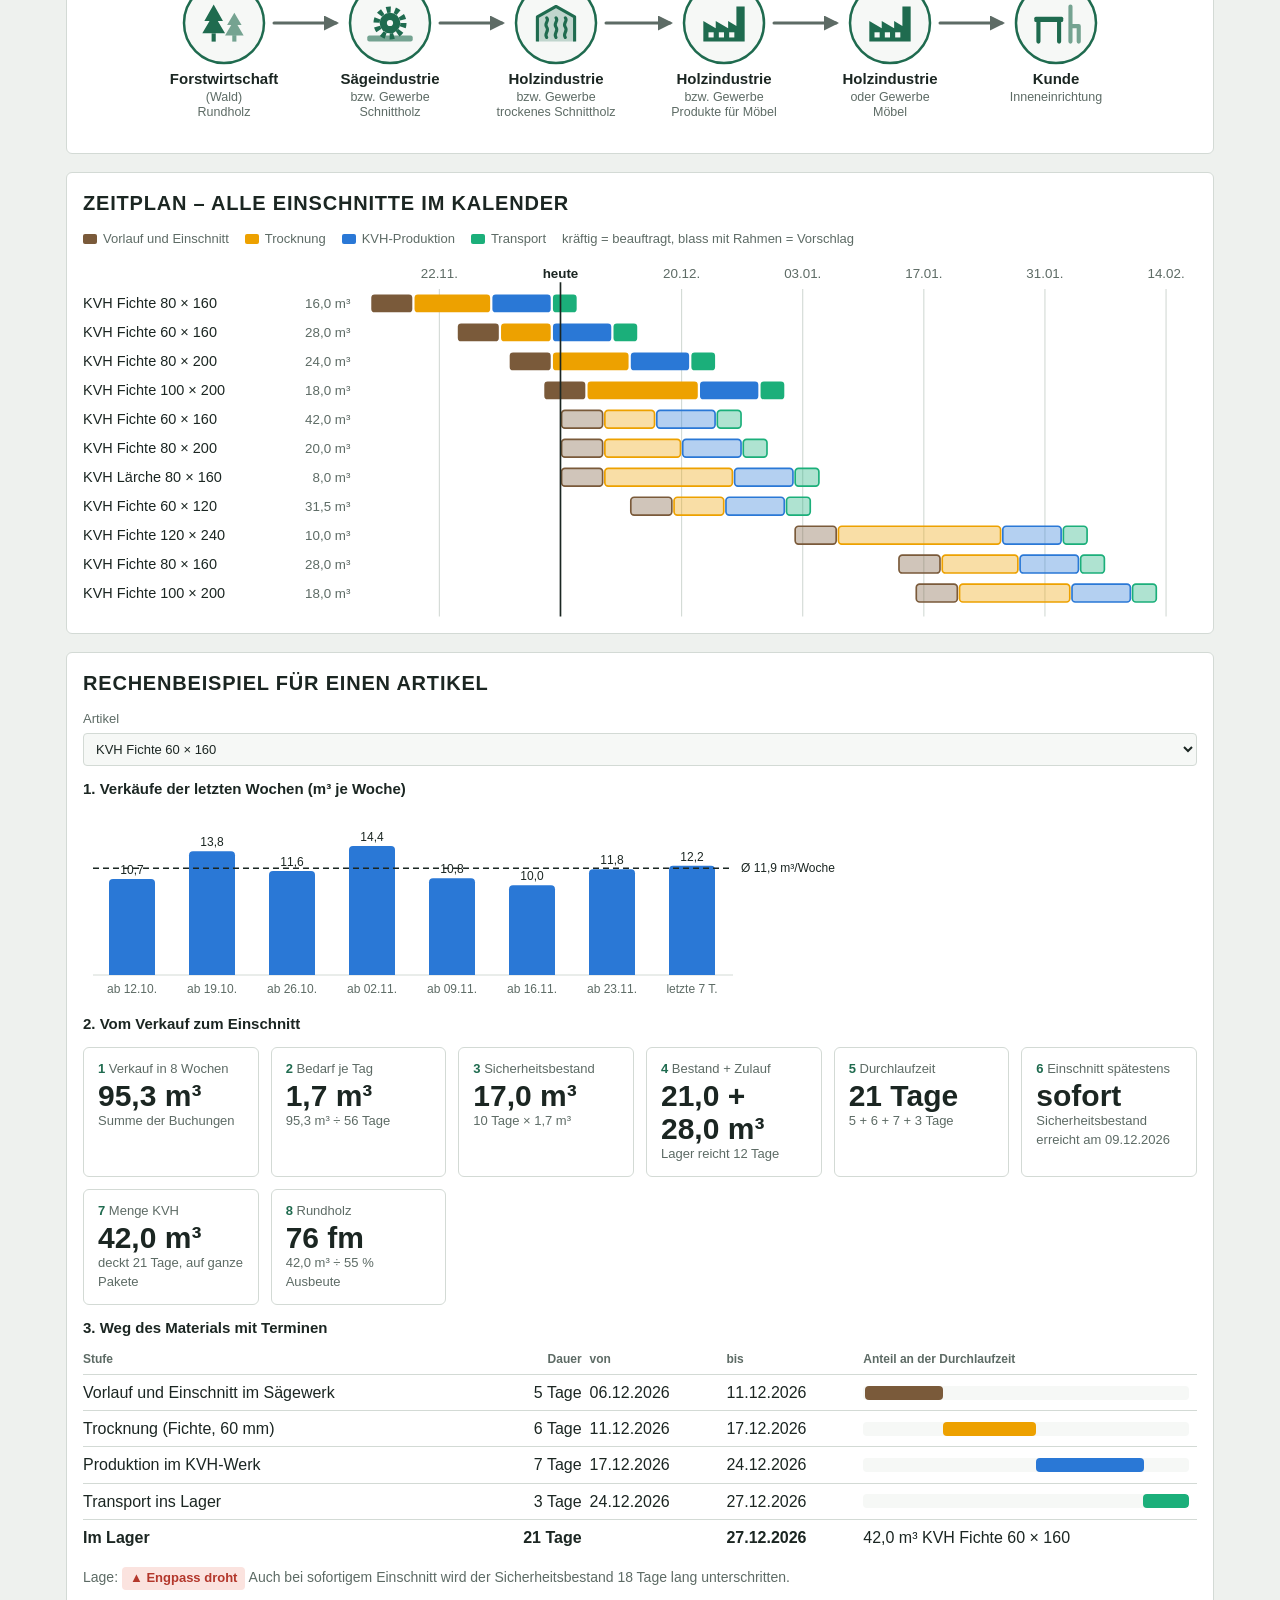
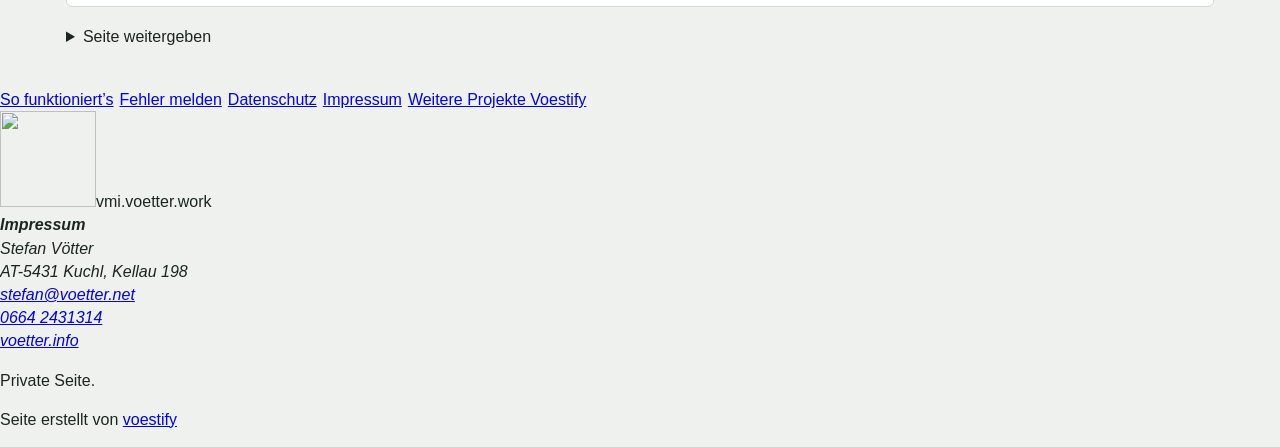
==== commit 58453b5f: "Sechs Stufen in Rechnung und Grafiken; Materialfluss als Rechenbeispiel aus 100 fm Rundholz für beid" ====
--- a/public/index.html
+++ b/public/index.html
@@ -115,8 +115,8 @@
 .imp{font-size:14px;color:var(--muted)}
 .imp address{font-style:normal}
 .imp a,.hint a{color:var(--accent)}
-.chain{flex-wrap:nowrap}
-.station{flex:1 1 0;min-width:0}
+.chain{flex-wrap:wrap}
+.station{flex:1 1 230px;min-width:0;max-width:340px}
 .link .tl::after{content:" →"}
 @media (max-width:820px){
   body{font-size:15px}
@@ -167,7 +167,7 @@
   #cTable :is(th,td):nth-child(4),#cTable :is(th,td):nth-child(5),#kTable :is(th,td):nth-child(2),#kTable :is(th,td):nth-child(7),
   #exPath :is(th,td):nth-child(5){display:none}
   .chain{flex-direction:column;gap:6px}
-  .station{flex:none;display:grid;grid-template-columns:104px minmax(0,1fr) auto;gap:2px 10px;text-align:left;align-items:center;justify-items:start;padding:8px}
+  .station{flex:none;max-width:none;display:grid;grid-template-columns:104px minmax(0,1fr) auto;gap:2px 10px;text-align:left;align-items:center;justify-items:start;padding:8px}
   .station svg.pic{width:104px;grid-row:1/4;grid-column:1}
   .station b{grid-column:2/4;grid-row:1;font-size:16px}
   .station .no{top:10px;left:10px}
@@ -221,12 +221,14 @@
   <section id="tab-beispiel" class="tab" hidden>
     <div class="panel">
       <h2>Materialfluss – vom Rundholz bis zum Endkunden</h2>
-      <p class="hint">Das Material fließt von der Forstwirtschaft bis zum Kunden, die Verbrauchsdaten fließen zurück und steuern den Einschnitt. Die Zahlen zeigen, wie viel Holz gerade in jeder Stufe liegt (Beispieldaten).</p>
+      <p class="hint">Rechenbeispiel: Was wird aus <b>100 fm Rundholz</b>? Das Material fließt von der Forstwirtschaft bis zum Kunden, die Verbrauchsdaten fließen zurück und steuern den Einschnitt. Ab Stufe 4 teilt sich der Weg in Haus (KVH, Holzbau) und Inneneinrichtung (Möbel).</p>
       <div class="scroll"><div id="flow" style="min-width:820px"></div></div>
-    </div>
-    <div class="panel">
-      <h2>Ablauf: vom Wald zum Haus oder zum Innenausbau</h2>
-      <p class="hint">Beide Linien laufen nebeneinander und sind bis zur Holztrocknung gleich: Die erste führt über die KVH-Produktion zum Haus, die zweite über die Möbelfertigung zu Gegenständen für den Innenausbau.</p>
+      <div class="scroll"><table id="flowTable"></table></div>
+      <p class="hint">Ausbeuten, Zeiten und Kostensätze sind Beispielwerte aus dem Reiter „Lieferkette (SCM)“ und lassen sich dort ändern. Kosten ohne Gewinn, Gemeinkosten und Umsatzsteuer.</p>
+    </div>
+    <div class="panel">
+      <h2>Ablauf: vom Wald zum Haus oder zur Inneneinrichtung</h2>
+      <p class="hint">Beide Linien laufen nebeneinander und sind bis zur Holztrocknung gleich: Die erste führt über KVH und Holzbau zum Haus, die zweite über Möbelteile und Möbelherstellung zur Inneneinrichtung.</p>
       <div id="simple2"></div>
     </div>
     <div class="panel">
@@ -268,7 +270,7 @@
       <h2>Lieferkette – Stufen und Annahmen</h2>
       <div class="fields">
         <label class="f">Weiterverarbeitung und Produkt<select id="scmVar"></select></label>
-        <label class="f">Bedarf beim Endkunden (m³ fertiges Holz)<input type="number" id="scmMenge" min="0.01" step="0.01"></label>
+        <label class="f">Bedarf beim Kunden (m³ fertiges Holz)<input type="number" id="scmMenge" min="0.01" step="0.01"></label>
         <label class="f">Rechnen<select id="kMode"><option value="rueck">rückwärts vom Liefertermin</option><option value="vor">vorwärts ab Start im Wald</option></select></label>
         <label class="f"><span id="kDateLabel">Liefertermin</span><input type="date" id="kDate"></label>
       </div>
@@ -559,19 +561,38 @@
 if (typeof document !== 'undefined') (function(){
 const KEY = 'croco-v2';
 const SCM_VAR = {
-  holzbau: ['Holzindustrie: KVH-Produktion → Haus', 'Holzindustrie', 7, 88, 2, 'Haus', 10, 130, 25, 320, 12, 'KVH-Produktion'],
-  tischlerei: ['Holzindustrie / Gewerbe: Möbel → Innenausbau', 'Holzindustrie / Gewerbe', 20, 70, 1, 'Gegenstände für den Innenausbau', 2, 2500, 60, 150, 0.08, 'Möbelfertigung']
+  holzbau: { label: 'Linie 1: KVH → Holzbau → Haus', kurz: 'Haus', menge: 12,
+    s4: ['KVH-Produktion', 'Holzindustrie bzw. Gewerbe: KVH', 7, 88, 2, 130, 25, 'KVH'],
+    s5: ['Holzbau', 'Holzindustrie oder Gewerbe', 15, 92, 1, 280, 25, 'Holzbauteile'],
+    s6: ['Haus', 10, 320] },
+  tischlerei: { label: 'Linie 2: Möbelteile → Möbel → Inneneinrichtung', kurz: 'Inneneinrichtung', menge: 0.5,
+    s4: ['Möbelteile', 'Holzindustrie bzw. Gewerbe: Produkte für die Möbelherstellung', 10, 75, 2, 400, 40, 'Möbelteile'],
+    s5: ['Möbelherstellung', 'Holzindustrie oder Gewerbe', 20, 80, 1, 2500, 60, 'Möbel'],
+    s6: ['Inneneinrichtung', 2, 150] }
 };
 function scmDefault(v){
   const x = SCM_VAR[v];
-  return { v: 2, variante: v, menge: x[10], mode: 'rueck', date: iso(addDays(now, 70)), neben: 20, st: [
-    { name: 'Forstwirtschaft', sub: 'Wald: Rundholz', tage: 12, ausbeute: 100, trans: 3, icon: 'wald', kost: 110, ktrans: 14 },
-    { name: 'Sägeindustrie', sub: 'Schnittholz', tage: 5, ausbeute: 55, trans: 1, icon: 'saege', kost: 35, ktrans: 6 },
-    { name: 'Holztrocknung', sub: 'Holzindustrie', tage: 9, ausbeute: 95, trans: 2, icon: 'trock', kost: 30, ktrans: 12 },
-    { name: x[11], sub: x[1], tage: x[2], ausbeute: x[3], trans: x[4], icon: 'prod', kost: x[7], ktrans: x[8] },
-    { name: 'Endkunde', sub: x[5], tage: x[6], ausbeute: 100, trans: 0, icon: 'haus', kost: x[9], ktrans: 0 }
+  return { v: 3, variante: v, menge: x.menge, mode: 'rueck', date: iso(addDays(now, 90)), neben: 20, st: [
+    { name: 'Forstwirtschaft', sub: 'Wald: Rundholz', prod: 'Rundholz', tage: 12, ausbeute: 100, trans: 3, icon: 'wald', kost: 110, ktrans: 14 },
+    { name: 'Sägeindustrie', sub: 'bzw. Gewerbe: Schnittholz', prod: 'Schnittholz', tage: 5, ausbeute: 55, trans: 1, icon: 'saege', kost: 35, ktrans: 6 },
+    { name: 'Holztrocknung', sub: 'Holzindustrie bzw. Gewerbe: trockenes Schnittholz', prod: 'Schnittholz, trocken', tage: 9, ausbeute: 95, trans: 2, icon: 'trock', kost: 30, ktrans: 12 },
+    { name: x.s4[0], sub: x.s4[1], prod: x.s4[7], tage: x.s4[2], ausbeute: x.s4[3], trans: x.s4[4], icon: 'prod', kost: x.s4[5], ktrans: x.s4[6] },
+    { name: x.s5[0], sub: x.s5[1], prod: x.s5[7], tage: x.s5[2], ausbeute: x.s5[3], trans: x.s5[4], icon: 'prod', kost: x.s5[5], ktrans: x.s5[6] },
+    { name: 'Kunde', sub: x.s6[0], prod: x.s6[0], tage: x.s6[1], ausbeute: 100, trans: 0, icon: 'haus', kost: x.s6[2], ktrans: 0 }
   ] };
 }
+/* Vorwärtsrechnung einer Linie ab einer Rundholzmenge: Menge, Kosten und Zeit je Stufe */
+function lineCalc(S, base){
+  const K = S.st, n = K.length, out = [base]; let cost = 0, tage = 0;
+  K.forEach((k, i) => {
+    if (i) out[i] = out[i-1] * k.ausbeute / 100;
+    const inn = i ? out[i-1] : base;
+    cost += inn * k.kost - (i === 1 ? (inn - out[i]) * S.neben : 0) + (i < n - 1 ? out[i] * k.ktrans : 0);
+    tage += k.tage + k.trans;
+  });
+  return { out, cost, tage, end: out[n-1] };
+}
+const scmFor = v => state.scm.variante === v ? state.scm : scmDefault(v);
 const now = today0();
 let state, selId = null, tab = 'beispiel';
 const isM = () => window.innerWidth <= 820;
@@ -584,7 +605,7 @@
 }
 function save(){ try { localStorage.setItem(KEY, JSON.stringify(state)); } catch(e){} }
 state = load();
-if (!state.scm || state.scm.v !== 2) state.scm = scmDefault(state.scm && SCM_VAR[state.scm.variante] ? state.scm.variante : 'holzbau');
+if (!state.scm || state.scm.v !== 3) state.scm = scmDefault(state.scm && SCM_VAR[state.scm.variante] ? state.scm.variante : 'holzbau');
 
 const $ = id => document.getElementById(id);
 const esc = s => String(s).replace(/[&<>"']/g, c => ({'&':'&amp;','<':'&lt;','>':'&gt;','"':'&quot;',"'":'&#39;'}[c]));
@@ -713,13 +734,15 @@
   const urgent = plans.filter(p => p.vorschlag && p.status !== 'ok');
   const fm = urgent.reduce((s,p) => s + p.vorschlag.rundholz, 0);
   const dry = state.trocknung.map(r => r.tage), dmin = dry.length ? Math.min(...dry) : 0, dmax = dry.length ? Math.max(...dry) : 0;
+  const LA = lineCalc(scmFor('holzbau'), 100), LB = lineCalc(scmFor('tischlerei'), 100), KA = scmFor('holzbau').st, KB = scmFor('tischlerei').st;
+  const m1 = x => n1(x) + ' m³';
   const boxes = [
-    ['Forstwirtschaft', '(Wald)', n0(fm) + ' fm', 'Rundholz, Bedarf dringend', 'muted'],
-    ['Sägeindustrie', 'bzw. Gewerbe', n1(q.saege) + ' m³', 'Schnittholz · Einschnitt ' + P.vorlauf + ' Tage', 'p1'],
-    ['Holzindustrie', 'bzw. Gewerbe', n1(q.trock) + ' m³', 'trockenes Schnittholz', 'p2'],
-    ['Holzindustrie', 'bzw. Gewerbe', n1(q.prod) + ' m³', 'KVH oder Produkte für Möbel', 'p3'],
-    ['Holzindustrie', 'oder Gewerbe', n1(wk) + ' m³', 'Holzbau bzw. Möbel · je Woche', 'p4'],
-    ['Kunde', '', ['Haus oder', 'Inneneinrichtung'], '', 'accent']
+    ['Forstwirtschaft', '(Wald)', '100 fm', 'Rundholz', 'muted'],
+    ['Sägeindustrie', 'bzw. Gewerbe', m1(LA.out[1]), 'Schnittholz · Ausbeute ' + KA[1].ausbeute + ' %', 'p1'],
+    ['Holzindustrie', 'bzw. Gewerbe', m1(LA.out[2]), 'trockenes Schnittholz · ' + KA[2].ausbeute + ' %', 'p2'],
+    ['Holzindustrie', 'bzw. Gewerbe', ['KVH: ' + m1(LA.out[3]), 'Möbelteile: ' + m1(LB.out[3])], 'Ausbeute ' + KA[3].ausbeute + ' % bzw. ' + KB[3].ausbeute + ' %', 'p3'],
+    ['Holzindustrie', 'oder Gewerbe', ['Holzbau: ' + m1(LA.out[4]), 'Möbel: ' + m1(LB.out[4])], 'Ausbeute ' + KA[4].ausbeute + ' % bzw. ' + KB[4].ausbeute + ' %', 'p4'],
+    ['Kunde', '', ['Haus: ' + m1(LA.end), 'Einrichtung: ' + m1(LB.end)], 'aus 100 fm Rundholz', 'accent']
   ];
   const NB = boxes.length;
   const BW = 164, BH = 104, GAP = 30, X0 = 10, Y0 = 70, FW = X0*2 + NB*BW + (NB-1)*GAP;
@@ -731,21 +754,27 @@
       <rect x="${bx(i)}" y="${Y0}" width="${BW}" height="6" rx="3" fill="var(--${b[4]})"/>
       <text x="${cx}" y="${Y0+26}" text-anchor="middle" font-weight="700" fill="var(--ink)" font-size="14">${i+1}. ${b[0]}</text>
       <text x="${cx}" y="${Y0+41}" text-anchor="middle" font-size="11.5">${b[1]}</text>
-      ${Array.isArray(b[2]) ? b[2].map((t, k) => `<text x="${cx}" y="${Y0+62+k*18}" text-anchor="middle" font-weight="600" fill="var(--ink)" font-size="14">${esc(t)}</text>`).join('') : `<text x="${cx}" y="${Y0+70}" text-anchor="middle" font-weight="700" fill="var(--ink)" font-size="22" font-family="var(--display)">${b[2]}</text>`}
+      ${Array.isArray(b[2]) ? b[2].map((t, k) => `<text x="${cx}" y="${Y0+59+k*17}" text-anchor="middle" font-weight="600" fill="var(--ink)" font-size="13">${esc(t)}</text>`).join('') : `<text x="${cx}" y="${Y0+70}" text-anchor="middle" font-weight="700" fill="var(--ink)" font-size="22" font-family="var(--display)">${b[2]}</text>`}
       <text x="${cx}" y="${Y0+91}" text-anchor="middle" font-size="10.5">${esc(b[3])}</text>`;
     if (i < NB - 1) f += `<line x1="${bx(i)+BW+4}" x2="${bx(i+1)-4}" y1="${Y0+BH/2}" y2="${Y0+BH/2}" stroke="var(--muted)" stroke-width="2" marker-end="url(#ah)"/>`;
   });
-  const tx = bx(3) + BW + GAP/2;
-  f += `<text x="${tx}" y="${Y0+BH+18}" text-anchor="middle" font-size="11">Transport ${P.transport} Tage${q.trans ? ' · ' + n1(q.trans) + ' m³' : ''}</text>
-    <line x1="${tx}" x2="${tx}" y1="${Y0+BH/2+6}" y2="${Y0+BH+6}" stroke="var(--line)"/>`;
   const sx = bx(1) + BW/2, vx = bx(4) + BW/2;
   f += `<path d="M${vx} ${Y0-4} V32 H${sx} V${Y0-6}" fill="none" stroke="var(--muted)" stroke-width="2" stroke-dasharray="6 4" marker-end="url(#ah)"/>
     <text x="${(sx+vx)/2}" y="22" text-anchor="middle" font-size="13" fill="var(--ink)">Verbrauchsdaten → Bedarf → Einschnittplan (der Lieferant steuert die Versorgung)</text>
     <line x1="${sx}" x2="${sx}" y1="${Y0+BH+2}" y2="${Y0+BH+34}" stroke="var(--muted)" stroke-width="2" marker-end="url(#ah)"/>
-    <text x="${sx}" y="${Y0+BH+52}" text-anchor="middle" font-size="11">Nebenprodukte ${100 - P.ausbeute} %</text>
+    <text x="${sx}" y="${Y0+BH+52}" text-anchor="middle" font-size="11">Nebenprodukte ${100 - KA[1].ausbeute} %</text>
     <text x="${sx}" y="${Y0+BH+66}" text-anchor="middle" font-size="11">(Sägespäne, Hackgut, Seitenware)</text>
-    <text x="${bx(0)+BW+GAP/2}" y="${Y0+BH/2-12}" text-anchor="middle" font-size="10">${P.ausbeute} %</text>`;
-  if (M) $('flow').innerHTML = `<div class="fl"><div class="ar">Verbrauchsdaten → Bedarf → Einschnittplan<br>(der Lieferant steuert die Versorgung)</div>` + boxes.map((b, i) => `<div class="bx" style="--c:var(--${b[4]})"><b>${i+1}. ${b[0]} ${b[1]}</b>${Array.isArray(b[2]) ? `<small style="grid-column:1/-1;font-size:14px;color:var(--ink)">${esc(b[2].join(' '))}</small>` : `<strong>${b[2]}</strong>`}<small>${esc(b[3])}</small></div>` + (i < NB - 1 ? `<div class="ar">↓${i === 0 ? ' ' + P.ausbeute + ' % Ausbeute' : i === 1 ? ' Nebenprodukte ' + (100 - P.ausbeute) + ' % (Sägespäne, Hackgut, Seitenware)' : i === 3 ? ' Transport ' + P.transport + ' Tage' + (q.trans ? ' · ' + n1(q.trans) + ' m³' : '') : ''}</div>` : '')).join('') + '</div>';
+    `;
+  { const eur0 = x => n0(x) + ' €', row = (t, a, b) => `<tr><td>${t}</td><td class="r">${a}</td><td class="r">${b}</td></tr>`;
+    $('flowTable').innerHTML = `<thead><tr><th>Aus 100 fm</th><th class="r">Linie 1: Haus</th><th class="r">Linie 2: Einrichtung</th></tr></thead><tbody>` +
+      row('2. Schnittholz', m1(LA.out[1]), m1(LB.out[1])) + row('3. trockenes Schnittholz', m1(LA.out[2]), m1(LB.out[2])) +
+      row('4. KVH bzw. Produkte für Möbel', m1(LA.out[3]), m1(LB.out[3])) + row('5. Holzbau bzw. Möbel', m1(LA.out[4]), m1(LB.out[4])) +
+      row('<b>6. beim Kunden</b>', '<b>' + m1(LA.end) + '</b>', '<b>' + m1(LB.end) + '</b>') +
+      row('Ausbeute über die ganze Kette', n0(LA.end) + ' %', n0(LB.end) + ' %') +
+      row('Durchlaufzeit Wald → Kunde', LA.tage + ' Tage', LB.tage + ' Tage') +
+      row('Kosten je m³ beim Kunden', eur0(LA.cost / LA.end), eur0(LB.cost / LB.end)) +
+      row('Kosten für alles aus 100 fm', eur0(LA.cost), eur0(LB.cost)) + '</tbody>'; }
+  if (M) $('flow').innerHTML = `<div class="fl"><div class="ar">Verbrauchsdaten → Bedarf → Einschnittplan<br>(der Lieferant steuert die Versorgung)</div>` + boxes.map((b, i) => `<div class="bx" style="--c:var(--${b[4]})"><b>${i+1}. ${b[0]} ${b[1]}</b>${Array.isArray(b[2]) ? `<small style="grid-column:1/-1;font-size:14px;color:var(--ink);font-weight:600">${b[2].map(esc).join('<br>')}</small>` : `<strong>${b[2]}</strong>`}<small>${esc(b[3])}</small></div>` + (i < NB - 1 ? `<div class="ar">↓${i === 1 ? ' Nebenprodukte ' + (100 - KA[1].ausbeute) + ' % (Sägespäne, Hackgut, Seitenware)' : ''}</div>` : '')).join('') + '</div>';
   else $('flow').innerHTML = `<svg viewBox="0 0 ${FW} ${Y0+BH+76}" style="display:block;width:100%;height:auto" role="img" aria-label="Materialfluss: Forstwirtschaft (Wald), Sägeindustrie bzw. Gewerbe (Schnittholz), Holzindustrie bzw. Gewerbe (trockenes Schnittholz), Holzindustrie bzw. Gewerbe (KVH oder Produkte für die Möbelherstellung), Holzindustrie oder Gewerbe (Holzbau bzw. Möbel), Kunde (Haus oder Inneneinrichtung)" font-size="12" fill="var(--muted)" font-family="inherit">${f}</svg>`;
 
   /* Zeitplan */
@@ -875,70 +904,67 @@
 
 /* Einfache Grafik mit zwei parallelen Linien: Wald → Haus und Forst → Möbel */
 function simpleFlow(variante, mid){
-  const start = [['Forstwirtschaft', ['Wald: Rundholz'], 'wald'], ['Sägeindustrie', ['Schnittholz'], 'saege'], ['Holzindustrie', ['Holztrocknung'], 'trock']];
+  const start = [['Forstwirtschaft', ['(Wald)', 'Rundholz'], 'wald'], ['Sägeindustrie', ['bzw. Gewerbe', 'Schnittholz'], 'saege'], ['Holzindustrie', ['bzw. Gewerbe', 'trockenes Schnittholz'], 'trock']];
   const lines = [
     { titel: 'Linie 1 – vom Wald bis zum Haus', kurz: 'Linie 1: Haus', on: variante === 'holzbau', n: [...start,
-      ['Holzindustrie', ['KVH-Produktion'], 'prod'], ['Endkunde', ['Haus'], 'haus']] },
-    { titel: 'Linie 2 – vom Wald bis zum Innenausbau', kurz: 'Linie 2: Innenausbau', on: variante === 'tischlerei', n: [...start,
-      ['Holzindustrie / Gewerbe', ['Möbel'], 'prod'], ['Endkunde', ['Gegenstände für', 'den Innenausbau'], 'moebel']] }
+      ['Holzindustrie', ['bzw. Gewerbe', 'KVH'], 'prod'], ['Holzindustrie', ['oder Gewerbe', 'Holzbau'], 'prod'], ['Kunde', ['Haus'], 'haus']] },
+    { titel: 'Linie 2 – vom Wald bis zur Inneneinrichtung', kurz: 'Linie 2: Einrichtung', on: variante === 'tischlerei', n: [...start,
+      ['Holzindustrie', ['bzw. Gewerbe', 'Produkte für Möbel'], 'prod'], ['Holzindustrie', ['oder Gewerbe', 'Möbel'], 'prod'], ['Kunde', ['Inneneinrichtung'], 'moebel']] }
   ];
   const node = (cx, cy, r, icon, on) => `<circle cx="${cx}" cy="${cy}" r="${r}" fill="${on ? 'var(--good-bg)' : 'var(--field)'}" stroke="var(--accent)" stroke-width="${on ? 4 : 2.5}"/>
     <g transform="translate(${cx - r*0.62} ${cy - r*0.62}) scale(${r*1.24/48})" style="color:var(--accent)">${ICON[icon]}</g>`;
   const arrow = d => `<path d="${d}" fill="none" stroke="var(--muted)" stroke-width="3" stroke-linecap="round" marker-end="url(#${mid})"/>`;
   let g = '<defs><marker id="' + mid + '" viewBox="0 0 10 10" refX="8" refY="5" markerWidth="5" markerHeight="5" orient="auto"><path d="M0 0L10 5L0 10z" fill="var(--muted)"/></marker></defs>', W, H;
   if (!M){
-    W = 1000; H = 400; const xs = [90, 295, 500, 705, 910], r = 44;
+    W = 1000; H = 400; const xs = [84, 250, 416, 584, 750, 916], r = 40;
     lines.forEach((L, k) => {
       const y = 86 + k * 200;
       g += `<text x="20" y="${y - r - 16}" font-size="15" font-weight="700" fill="var(--ink)">${L.titel}${L.on ? ' (unten gewählt)' : ''}</text>`;
       L.n.forEach((m, i) => {
         g += node(xs[i], y, r, m[2], L.on) + `<text x="${xs[i]}" y="${y+r+21}" text-anchor="middle" font-size="15" font-weight="700" fill="var(--ink)">${m[0]}</text>` +
           m[1].map((t, j) => `<text x="${xs[i]}" y="${y+r+38+j*15}" text-anchor="middle">${t}</text>`).join('');
-        if (i < 4) g += arrow(`M${xs[i]+r+10} ${y}H${xs[i+1]-r-14}`);
+        if (i < L.n.length - 1) g += arrow(`M${xs[i]+r+10} ${y}H${xs[i+1]-r-14}`);
       });
     });
     g += `<path d="M20 200H980" stroke="var(--line)"/>`;
   } else {
-    W = 360; H = 736; const xs = [92, 268], r = 32, PI = 142;
+    W = 360; H = 880; const xs = [92, 268], r = 32, PI = 142;
     lines.forEach((L, k) => {
       g += `<text x="${xs[k]}" y="18" text-anchor="middle" font-size="14" font-weight="700" fill="var(--ink)">${L.kurz}</text>`;
       L.n.forEach((m, i) => {
         const y = 62 + i * PI;
         g += node(xs[k], y, r, m[2], L.on) + `<text x="${xs[k]}" y="${y+r+17}" text-anchor="middle" font-size="13" font-weight="700" fill="var(--ink)">${m[0]}</text>` +
           m[1].map((t, j) => `<text x="${xs[k]}" y="${y+r+32+j*13}" text-anchor="middle" font-size="11.5">${t}</text>`).join('');
-        if (i < 4) g += arrow(`M${xs[k]} ${y+r+(m[1].length > 1 ? 52 : 40)}V${y+PI-r-10}`);
+        if (i < L.n.length - 1) g += arrow(`M${xs[k]} ${y+r+(m[1].length > 1 ? 52 : 40)}V${y+PI-r-10}`);
       });
     });
-    g += `<path d="M180 30V726" stroke="var(--line)"/>`;
+    g += `<path d="M180 30V870" stroke="var(--line)"/>`;
   }
-  return `<svg viewBox="0 0 ${W} ${H}" style="display:block;width:100%;height:auto;max-width:${M ? 380 : 1000}px;margin:0 auto" role="img" aria-label="Zwei parallele Linien. Linie 1: Forstwirtschaft (Rundholz), Sägeindustrie (Schnittholz), Holzindustrie (Holztrocknung), Holzindustrie (KVH-Produktion), Endkunde (Haus). Linie 2: Forstwirtschaft, Sägeindustrie, Holztrocknung, Holzindustrie oder Gewerbe (Möbel), Endkunde (Gegenstände für den Innenausbau)." font-size="12.5" fill="var(--muted)" font-family="inherit">${g}</svg>`;
+  return `<svg viewBox="0 0 ${W} ${H}" style="display:block;width:100%;height:auto;max-width:${M ? 380 : 1000}px;margin:0 auto" role="img" aria-label="Zwei parallele Linien mit je sechs Stufen: Forstwirtschaft (Wald), Sägeindustrie bzw. Gewerbe (Schnittholz), Holzindustrie bzw. Gewerbe (trockenes Schnittholz), dann KVH und Holzbau bis zum Haus oder Produkte für Möbel und Möbel bis zur Inneneinrichtung beim Kunden." font-size="12.5" fill="var(--muted)" font-family="inherit">${g}</svg>`;
 }
 /* Stoffstrom: Ausbeute je Produktionsschritt und wohin die Nebenströme gehen (Anteile der Nebenströme sind Beispielwerte) */
 const NEBEN = {
-  1: [['Hackgut', 0.62, 'Papier-, Zellstoff- und Plattenindustrie'], ['Sägespäne', 0.27, 'Pellets, Spanplatte'], ['Kappholz und Spreißel', 0.11, 'Brennholz, Heizwerk']],
-  2: [['Schwindung und Ausschuss', 1, 'Wasser verdunstet, Ausschuss wird Hackgut']],
-  3: [['Hobel- und Sägespäne', 0.6, 'Briketts, Pellets, Einstreu'], ['Verschnitt und Kappstücke', 0.4, 'Hackgut, Heizung']]
+  Sägeindustrie: [['Hackgut', 0.62, 'Papier- und Plattenindustrie'], ['Sägespäne', 0.27, 'Pellets, Spanplatte'], ['Kappholz', 0.11, 'Brennholz, Heizwerk']],
+  Holztrocknung: [['Schwund', 1, 'Wasser, Ausschuss']],
+  '*': [['Späne', 0.6, 'Briketts, Pellets'], ['Verschnitt', 0.4, 'Hackgut, Heizung']]
 };
 function stoffstrom(K, out, nq){
-  const q = [out[0], out[1], out[2], out[3]], q0 = q[0], pct = x => n0(x / q0 * 100) + ' %';
-  const haupt = ['Rundholz', 'Schnittholz, frisch', 'Schnittholz, trocken', K[3].name === 'KVH-Produktion' ? 'KVH' : 'Möbel'];
-  const W = 1000, HH = 150, NW = 14, xs = [30, 270, 510, 750], top = 78, h = x => Math.max(2, x / q0 * HH);
+  const n = K.length, q = out.slice(0, n - 1), q0 = q[0], pct = x => n0(x / q0 * 100) + ' %';
+  const W = 1000, HH = 150, NW = 14, top = 78, step = 185, xs = q.map((_, i) => 30 + i * step), h = x => Math.max(2, x / q0 * HH);
   const band = (x0, a0, b0, x1, a1, b1, col, op) => { const m = (x0 + x1) / 2; return `<path d="M${x0} ${a0}C${m} ${a0} ${m} ${a1} ${x1} ${a1}V${b1}C${m} ${b1} ${m} ${b0} ${x0} ${b0}z" fill="var(--${col})" fill-opacity="${op}"/>`; };
-  let g = '', gb = '', rows = `<tr><td>${esc(K[0].name)}</td><td><b>${haupt[0]}</b></td><td class="r">100 %</td><td class="r">${nq(q0)} fm</td><td>${esc(K[1].name)}</td></tr>`, maxY = top + HH;
-  const schritt = [K[1].name, K[2].name, K[3].name];
-  const ziel = [K[2].name, K[3].name, 'Endkunde: ' + K[4].sub];
-  g += `<rect x="${xs[0]}" y="${top}" width="${NW}" height="${h(q0)}" rx="2" fill="var(--accent)"/><text x="${xs[0]}" y="${top-24}" font-weight="700" fill="var(--ink)" font-size="13">${haupt[0]}</text><text x="${xs[0]}" y="${top-8}">${nq(q0)} fm · 100 %</text>`;
-  for (let j = 0; j < 3; j++){
-    const x0 = xs[j] + NW, x1 = xs[j+1], hm = h(q[j+1]);
+  let g = '', gb = '', rows = `<tr><td>${esc(K[0].name)}</td><td><b>${esc(K[0].prod)}</b></td><td class="r">100 %</td><td class="r">${nq(q0)} fm</td><td>${esc(K[1].name)}</td></tr>`, maxY = top + HH;
+  g += `<rect x="${xs[0]}" y="${top}" width="${NW}" height="${h(q0)}" rx="2" fill="var(--accent)"/><text x="${xs[0]}" y="${top-24}" font-weight="700" fill="var(--ink)" font-size="13">${esc(K[0].prod)}</text><text x="${xs[0]}" y="${top-8}">${nq(q0)} fm · 100 %</text>`;
+  for (let j = 0; j < q.length - 1; j++){
+    const x0 = xs[j] + NW, x1 = xs[j+1], hm = h(q[j+1]), k = K[j+1];
     gb += band(x0, top, top + hm, x1, top, top + hm, 'accent', 0.35);
     g += `<rect x="${x1}" y="${top}" width="${NW}" height="${hm}" rx="2" fill="var(--accent)"/>
-       <text x="${x1}" y="${top-24}" font-weight="700" fill="var(--ink)" font-size="13">${haupt[j+1]}</text><text x="${x1}" y="${top-8}">${nq(q[j+1])} m³ · ${pct(q[j+1])}</text>
-       <text x="${(x0+x1)/2}" y="18" text-anchor="middle" font-weight="700" fill="var(--ink)" font-size="14">${esc(schritt[j])}</text><text x="${(x0+x1)/2}" y="34" text-anchor="middle">Ausbeute ${K[j+1].ausbeute} %</text>`;
-    rows += `<tr><td>${esc(schritt[j])}</td><td><b>${haupt[j+1]}</b></td><td class="r">${pct(q[j+1])}</td><td class="r">${nq(q[j+1])} m³</td><td>${esc(ziel[j])}</td></tr>`;
+       <text x="${x1}" y="${top-24}" font-weight="700" fill="var(--ink)" font-size="13">${esc(k.prod)}</text><text x="${x1}" y="${top-8}">${nq(q[j+1])} m³ · ${pct(q[j+1])}</text>
+       <text x="${(x0+x1)/2}" y="18" text-anchor="middle" font-weight="700" fill="var(--ink)" font-size="13.5">${esc(k.name)}</text><text x="${(x0+x1)/2}" y="34" text-anchor="middle">Ausbeute ${k.ausbeute} %</text>`;
+    rows += `<tr><td>${esc(k.name)}</td><td><b>${esc(k.prod)}</b></td><td class="r">${pct(q[j+1])}</td><td class="r">${nq(q[j+1])} m³</td><td>${esc(K[j+2].name)}${j + 2 === n - 1 ? ': ' + esc(K[j+2].sub) : ''}</td></tr>`;
     const loss = q[j] - q[j+1];
     if (loss > 1e-9){
-      let ys = top + hm, yt = top + hm + 18 + (j === 2 ? 46 : 0);
-      NEBEN[j+1].forEach(([name, share, wohin]) => {
+      let ys = top + hm, yt = top + hm + 18;
+      (NEBEN[k.name] || NEBEN['*']).forEach(([name, share, wohin]) => {
         const m = loss * share, hk = h(m);
         gb += band(x0, ys, ys + hk, x1, yt, yt + hk, 's2', 0.4);
         g += `<rect x="${x1}" y="${yt}" width="${NW}" height="${hk}" rx="2" fill="var(--s2)"/>
@@ -948,22 +974,23 @@
       });
     }
   }
-  const xe = xs[3] + NW;
-  g += band(xe, top, top + h(q[3]), 960, top, top + h(q[3]), 'accent', 0.35) + `<path d="M960 ${top-4}l14 ${h(q[3])/2+4}l-14 ${h(q[3])/2+4}z" fill="var(--accent)"/><text x="${(xe+960)/2}" y="18" text-anchor="middle" font-weight="700" fill="var(--ink)" font-size="14">Endkunde</text><text x="${(xe+960)/2}" y="34" text-anchor="middle">${esc(K[4].sub.length > 20 ? 'Innenausbau' : K[4].sub)}</text>`;
+  const xe = xs[q.length-1] + NW, hl = h(q[q.length-1]);
+  g += `<path d="M960 ${top-4}l14 ${hl/2+4}l-14 ${hl/2+4}z" fill="var(--accent)"/><text x="${(xe+960)/2}" y="18" text-anchor="middle" font-weight="700" fill="var(--ink)" font-size="13.5">Kunde</text><text x="${(xe+960)/2}" y="34" text-anchor="middle">${esc(K[n-1].sub)}</text>`;
+  gb += band(xe, top, top + hl, 960, top, top + hl, 'accent', 0.35);
   return { svg: `<svg viewBox="0 0 ${W} ${maxY + 6}" style="display:block;width:100%;height:auto" role="img" aria-label="Stoffstrom vom Rundholz zum fertigen Produkt mit den Nebenströmen je Produktionsschritt" font-size="12" fill="var(--muted)" font-family="inherit">${gb}${g}</svg>`, rows };
 }
 function panorama(K, out, cumA, eur, nq, unit){
   const G = 200, R = 236, sc = (part, x, k) => `<g transform="translate(${x} ${G - 78*k}) scale(${k})">${part}</g>`;
-  const xs = [90, 295, 500, 705, 910];
+  const xs = [84, 250, 416, 584, 750, 916];
   let lab = '';
   K.forEach((k, i) => {
-    lab += `<rect x="${xs[i]-74}" y="252" width="148" height="56" rx="6" fill="var(--panel)" stroke="var(--line)"/>
-      <text x="${xs[i]}" y="270" text-anchor="middle" font-weight="700" font-size="13" fill="var(--ink)">${i+1}. ${esc(k.name)}</text>
+    lab += `<rect x="${xs[i]-76}" y="252" width="152" height="56" rx="6" fill="var(--panel)" stroke="var(--line)"/>
+      <text x="${xs[i]}" y="270" text-anchor="middle" font-weight="700" font-size="12.5" fill="var(--ink)">${i+1}. ${esc(k.name)}</text>
       <text x="${xs[i]}" y="285" text-anchor="middle" fill="var(--muted)">${nq(out[i])} ${unit(i)} · ${k.tage} Tage</text>
       <text x="${xs[i]}" y="300" text-anchor="middle" fill="var(--muted)">bisher ${eur(cumA[i])}</text>`;
-    if (i < K.length - 1) lab += `<path d="M${xs[i]+78} 280H${xs[i+1]-82}" stroke="var(--muted)" stroke-width="2" marker-end="url(#pah)"/><text x="${(xs[i]+xs[i+1])/2}" y="274" text-anchor="middle" font-size="10.5" fill="var(--muted)">${k.trans} T.</text>`;
-  });
-  return `<svg viewBox="0 0 1000 312" style="display:block;width:100%;height:auto" role="img" aria-label="Grafik der Lieferkette: Wald, Sägewerk, Holztrocknung, Weiterverarbeitung, Endkunde" font-size="11.5" font-family="inherit">
+    if (i < K.length - 1) lab += `<path d="M${xs[i]+77} 280H${xs[i+1]-79}" stroke="var(--muted)" stroke-width="2" marker-end="url(#pah)"/>`;
+  });
+  return `<svg viewBox="0 0 1000 312" style="display:block;width:100%;height:auto" role="img" aria-label="Grafik der Lieferkette von der Forstwirtschaft bis zum Kunden" font-size="11.5" font-family="inherit">
     <defs><marker id="pah" viewBox="0 0 10 10" refX="9" refY="5" markerWidth="6" markerHeight="6" orient="auto"><path d="M0 0L10 5L0 10z" fill="var(--muted)"/></marker>
     <clipPath id="pcl"><rect width="1000" height="244" rx="10"/></clipPath></defs>
     <g clip-path="url(#pcl)">
@@ -973,12 +1000,12 @@
     <path d="M0 184q200-34 420-8t580-14v82H0z" fill="#8fc98a"/>
     <rect y="${G}" width="1000" height="44" fill="#7dbb78"/>
     <rect y="${R-18}" width="1000" height="22" fill="#8d949c"/><path d="M0 ${R-7}h1000" stroke="#fff" stroke-width="1.6" stroke-dasharray="14 12"/>
-    ${TREE(18, 196, 70, '#256b42')}${TREE(46, 190, 58, '#3c9160')}${TREE(74, 200, 84, '#2f7d4f')}${TREE(104, 192, 62, '#3c9160')}${TREE(132, 200, 76, '#256b42')}${TREE(160, 190, 50, '#2f7d4f')}
-    <rect x="112" y="${G+2}" width="9" height="8" fill="#8a6238"/><ellipse cx="116.5" cy="${G+2}" rx="4.5" ry="1.8" fill="#e3c08a"/>${LOGS(134, G + 12)}
-    ${sc(P_SAEGE, 205, 1.12)}${sc(P_TROCK, 400, 1.12)}${sc(P_HALLE, 622, 1.5)}${sc(P_HAUS, 760, 1.3)}
-    ${TREE(790, 204, 46, '#2f7d4f')}
-    ${PERSON(946, G + 14, '#2a78d6', '#5b4636', true)}${PERSON(974, G + 14, '#1baf7a', '#33383f', false)}
-    ${TRUCK(168, R, 'logs')}${TRUCK(560, R, 'boards')}${TRUCK(762, R, K[3] && K[3].name !== 'KVH-Produktion' ? 'boards' : 'truss')}
+    ${TREE(18, 196, 70, '#256b42')}${TREE(46, 190, 58, '#3c9160')}${TREE(74, 200, 84, '#2f7d4f')}${TREE(104, 192, 62, '#3c9160')}${TREE(132, 200, 76, '#256b42')}
+    <rect x="112" y="${G+2}" width="9" height="8" fill="#8a6238"/><ellipse cx="116.5" cy="${G+2}" rx="4.5" ry="1.8" fill="#e3c08a"/>${LOGS(88, G + 12)}
+    ${sc(P_SAEGE, 170, 1)}${sc(P_TROCK, 336, 1)}${sc(P_HALLE, 525, 1.4)}${sc(P_HALLE, 691, 1.4)}${sc(P_HAUS, 802, 1.2)}
+    
+    ${PERSON(958, G + 15, '#2a78d6', '#5b4636', true)}${PERSON(982, G + 15, '#1baf7a', '#33383f', false)}
+    ${TRUCK(118, R, 'logs')}${TRUCK(466, R, 'boards')}${TRUCK(636, R, 'boards')}${TRUCK(808, R, K[4] && K[4].name === 'Holzbau' ? 'truss' : 'boards')}
     </g>${lab}</svg>`;
 }
 
@@ -1006,9 +1033,9 @@
   $('pano').innerHTML = panorama(K, out, cumA, eur, nq, unit);
   const base = parseDate(S.date), start = S.mode === 'vor' ? base : addDays(base, -total), ende = addDays(start, total);
 
-  $('scmVar').innerHTML = Object.keys(SCM_VAR).map(k => `<option value="${k}">${SCM_VAR[k][0]}</option>`).join('');
+  $('scmVar').innerHTML = Object.keys(SCM_VAR).map(k => `<option value="${k}">${SCM_VAR[k].label}</option>`).join('');
   $('scmVar').value = S.variante; $('scmMenge').value = S.menge; $('kMode').value = S.mode; $('kDate').value = S.date;
-  $('kDateLabel').textContent = S.mode === 'vor' ? 'Start im Wald' : 'Liefertermin beim Endkunden';
+  $('kDateLabel').textContent = S.mode === 'vor' ? 'Start im Wald' : 'Liefertermin beim Kunden';
 
   $('chain').innerHTML = K.map((k, i) => `<div class="station"><span class="no">${i+1}</span>
     <svg class="pic" viewBox="0 0 160 100" role="img" aria-label="Bild: ${esc(k.name)}">${SCENE[k.icon] || ''}</svg><b>${esc(k.name)}</b><em>${esc(k.sub)}</em>
@@ -1023,12 +1050,12 @@
   });
 
   $('kKpis').innerHTML = [
-    ['Durchlaufzeit Wald → Endkunde', total + ' Tage', 'rund ' + n1(total / 7) + ' Wochen, davon ' + trans + ' Tage Transport'],
+    ['Durchlaufzeit Wald → Kunde', total + ' Tage', 'rund ' + n1(total / 7) + ' Wochen, davon ' + trans + ' Tage Transport'],
     ['Rundholz aus dem Wald', n0(out[0]) + ' fm', 'für ' + nq(S.menge) + ' m³ am Ende'],
     ['Ausbeute über die ganze Kette', n0(gesamt * 100) + ' %', 'aus 1 fm werden ' + gesamt.toLocaleString('de-AT', { maximumFractionDigits: 2 }) + ' m³'],
     ['Kosten gesamt', eur(ctot), eur(ctot / S.menge) + ' je m³ am Ende'],
     ['Anteil Rundholz an den Kosten', n0(cs[0] / ctot * 100) + ' %', eur(cs[0]) + ' Rundholz, ' + eur(cTrans) + ' Transport'],
-    [S.mode === 'vor' ? 'Fertig beim Endkunden am' : 'Start im Wald spätestens', dt(S.mode === 'vor' ? ende : start), S.mode === 'vor' ? 'Start ' + dt(start) : 'Liefertermin ' + dt(ende)]
+    [S.mode === 'vor' ? 'Fertig beim Kunden am' : 'Start im Wald spätestens', dt(S.mode === 'vor' ? ende : start), S.mode === 'vor' ? 'Start ' + dt(start) : 'Liefertermin ' + dt(ende)]
   ].map(k => `<div class="kpi"><span>${k[0]}</span><b>${k[1]}</b><small>${k[2]}</small></div>`).join('');
 
   /* Mengen-Grafik */
@@ -1067,7 +1094,7 @@
       <tr><td><b>Gesamt</b></td><td colspan="2" style="white-space:nowrap">Erlös Nebenprodukte: <input type="number" min="0" step="1" value="${S.neben}" id="scmNeben" style="width:70px" aria-label="Erlös Nebenprodukte in Euro je Kubikmeter"> €/m³</td><td></td><td class="r">${eur(cTrans)}</td><td class="r"><b>${eur(ctot)}</b></td><td class="r"><b>${eur(ctot / S.menge)}</b></td></tr></tbody>`;
     $('cTable').querySelectorAll('[data-c]').forEach(inp => inp.onchange = () => { K[+inp.dataset.c][inp.dataset.f] = Math.max(0, +inp.value || 0); save(); render(); });
     $('scmNeben').onchange = () => { S.neben = Math.max(0, +$('scmNeben').value || 0); save(); render(); };
-    const prod = S.variante === 'tischlerei' ? 'Möbel' : 'KVH im Haus';
+    const prod = S.variante === 'tischlerei' ? 'Möbel in der Inneneinrichtung' : 'Holzbau im Haus';
     $('cNote').innerHTML = `Vom Rundholz (${eur(K[0].kost)} je fm) zum fertigen ${prod}: <b>${eur(ctot)}</b> für ${nq(S.menge)} m³, das sind <b>${eur(ctot / S.menge)} je m³</b>. Alle Kostensätze sind Beispielwerte ohne Gewinn, Gemeinkosten und Umsatzsteuer. Der Erlös für Nebenprodukte (Sägespäne, Hackgut) wird im Sägewerk abgezogen.`;
   }
 
@@ -1102,8 +1129,8 @@
 $('kDate').onchange = () => { if ($('kDate').value){ state.scm.date = $('kDate').value; save(); render(); } };
 $('scmMenge').onchange = () => { state.scm.menge = Math.max(0.01, +$('scmMenge').value || 0.01); save(); render(); };
 $('scmVar').onchange = () => {
-  const v = $('scmVar').value, x = SCM_VAR[v], K = state.scm.st; state.scm.variante = v;
-  Object.assign(K[3], { name: x[11], sub: x[1], tage: x[2], ausbeute: x[3], trans: x[4], kost: x[7], ktrans: x[8] }); Object.assign(K[4], { sub: x[5], tage: x[6], kost: x[9] }); state.scm.menge = x[10]; save(); render();
+  const old = state.scm; state.scm = Object.assign(scmDefault($('scmVar').value), { mode: old.mode, date: old.date, neben: old.neben });
+  save(); render();
 };
 
 /* ----- Einschnittplan ----- */
